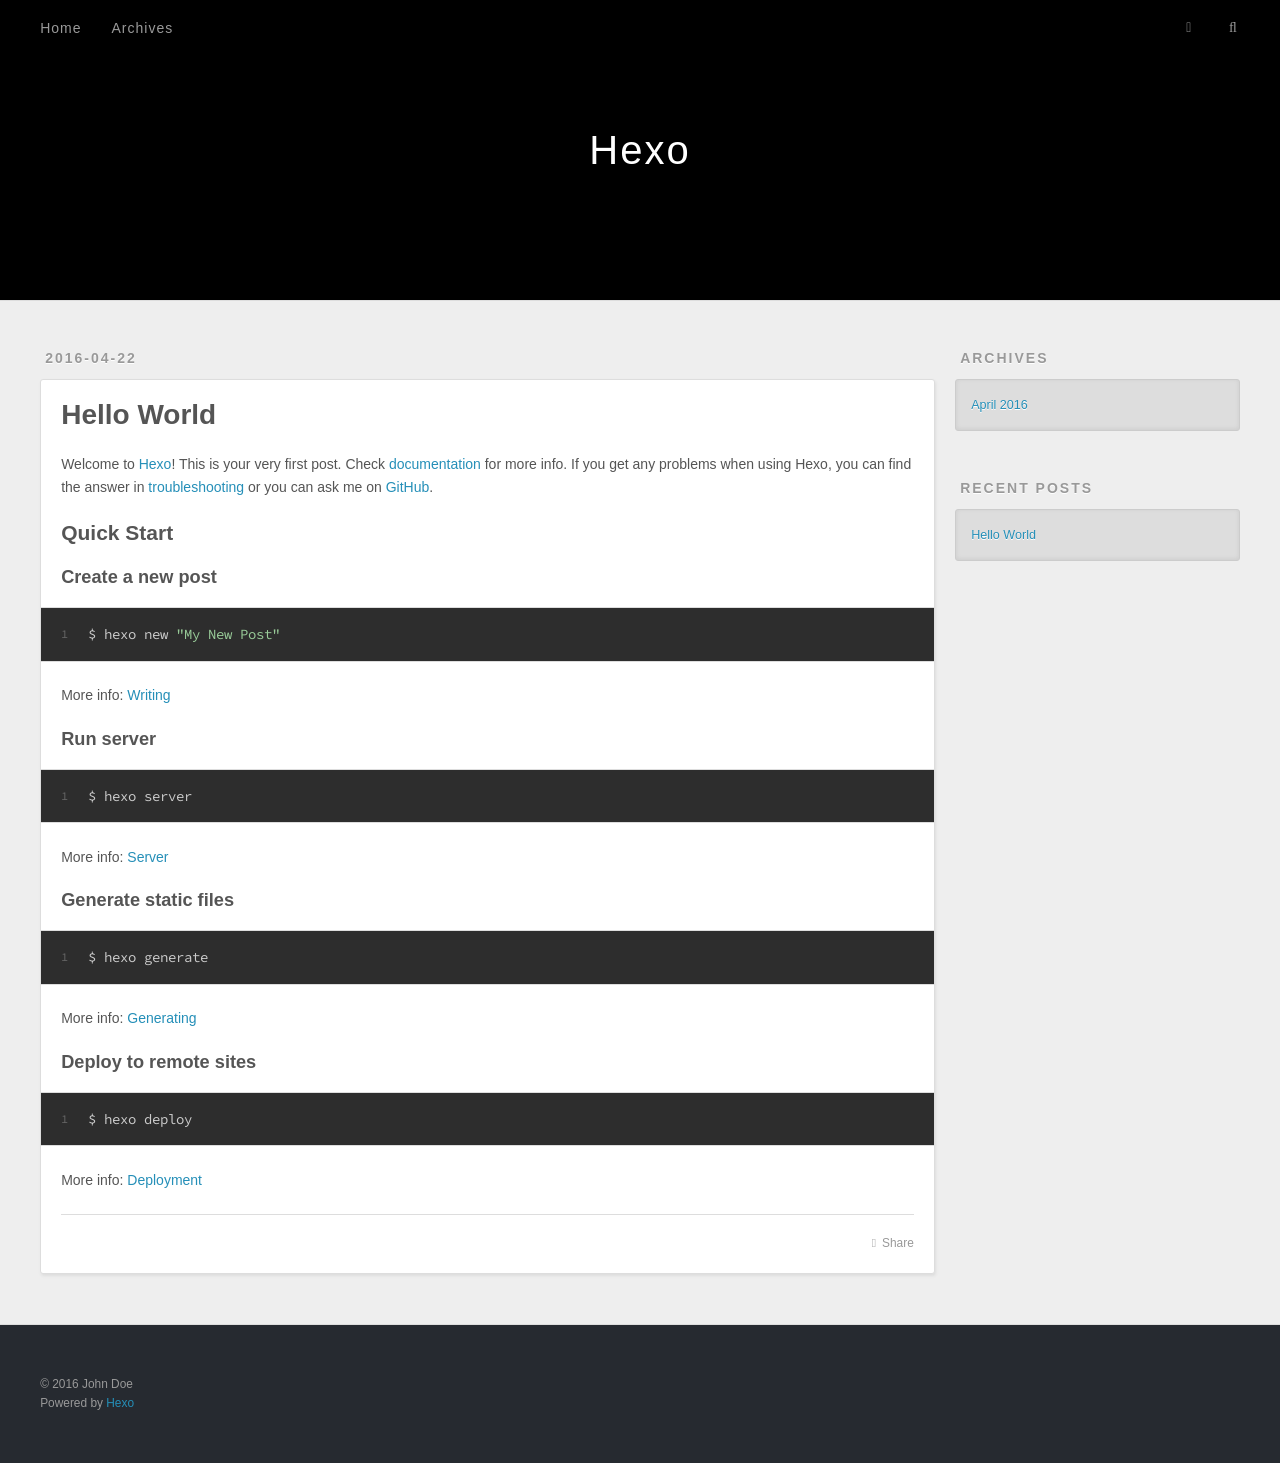
==== index.html @ de90f436 "Site updated: 2016-04-22 15:12:04" ====
<!DOCTYPE html>
<html>
<head>
  <meta charset="utf-8">
  
  <title>Hexo</title>
  <meta name="viewport" content="width=device-width, initial-scale=1, maximum-scale=1">
  <meta name="description">
<meta property="og:type" content="website">
<meta property="og:title" content="Hexo">
<meta property="og:url" content="http://yoursite.com/index.html">
<meta property="og:site_name" content="Hexo">
<meta property="og:description">
<meta name="twitter:card" content="summary">
<meta name="twitter:title" content="Hexo">
<meta name="twitter:description">
  
    <link rel="alternate" href="/atom.xml" title="Hexo" type="application/atom+xml">
  
  
    <link rel="icon" href="/favicon.png">
  
  
    <link href="//fonts.googleapis.com/css?family=Source+Code+Pro" rel="stylesheet" type="text/css">
  
  <link rel="stylesheet" href="/css/style.css">
  

</head>

<body>
  <div id="container">
    <div id="wrap">
      <header id="header">
  <div id="banner"></div>
  <div id="header-outer" class="outer">
    <div id="header-title" class="inner">
      <h1 id="logo-wrap">
        <a href="/" id="logo">Hexo</a>
      </h1>
      
    </div>
    <div id="header-inner" class="inner">
      <nav id="main-nav">
        <a id="main-nav-toggle" class="nav-icon"></a>
        
          <a class="main-nav-link" href="/">Home</a>
        
          <a class="main-nav-link" href="/archives">Archives</a>
        
      </nav>
      <nav id="sub-nav">
        
          <a id="nav-rss-link" class="nav-icon" href="/atom.xml" title="RSS Feed"></a>
        
        <a id="nav-search-btn" class="nav-icon" title="Search"></a>
      </nav>
      <div id="search-form-wrap">
        <form action="//google.com/search" method="get" accept-charset="UTF-8" class="search-form"><input type="search" name="q" results="0" class="search-form-input" placeholder="Search"><button type="submit" class="search-form-submit">&#xF002;</button><input type="hidden" name="sitesearch" value="http://yoursite.com"></form>
      </div>
    </div>
  </div>
</header>
      <div class="outer">
        <section id="main">
  
    <article id="post-hello-world" class="article article-type-post" itemscope itemprop="blogPost">
  <div class="article-meta">
    <a href="/2016/04/22/hello-world/" class="article-date">
  <time datetime="2016-04-22T06:46:25.764Z" itemprop="datePublished">2016-04-22</time>
</a>
    
  </div>
  <div class="article-inner">
    
    
      <header class="article-header">
        
  
    <h1 itemprop="name">
      <a class="article-title" href="/2016/04/22/hello-world/">Hello World</a>
    </h1>
  

      </header>
    
    <div class="article-entry" itemprop="articleBody">
      
        <p>Welcome to <a href="https://hexo.io/" target="_blank" rel="external">Hexo</a>! This is your very first post. Check <a href="https://hexo.io/docs/" target="_blank" rel="external">documentation</a> for more info. If you get any problems when using Hexo, you can find the answer in <a href="https://hexo.io/docs/troubleshooting.html" target="_blank" rel="external">troubleshooting</a> or you can ask me on <a href="https://github.com/hexojs/hexo/issues" target="_blank" rel="external">GitHub</a>.</p>
<h2 id="Quick-Start"><a href="#Quick-Start" class="headerlink" title="Quick Start"></a>Quick Start</h2><h3 id="Create-a-new-post"><a href="#Create-a-new-post" class="headerlink" title="Create a new post"></a>Create a new post</h3><figure class="highlight bash"><table><tr><td class="gutter"><pre><span class="line">1</span><br></pre></td><td class="code"><pre><span class="line">$ hexo new <span class="string">"My New Post"</span></span><br></pre></td></tr></table></figure>
<p>More info: <a href="https://hexo.io/docs/writing.html" target="_blank" rel="external">Writing</a></p>
<h3 id="Run-server"><a href="#Run-server" class="headerlink" title="Run server"></a>Run server</h3><figure class="highlight bash"><table><tr><td class="gutter"><pre><span class="line">1</span><br></pre></td><td class="code"><pre><span class="line">$ hexo server</span><br></pre></td></tr></table></figure>
<p>More info: <a href="https://hexo.io/docs/server.html" target="_blank" rel="external">Server</a></p>
<h3 id="Generate-static-files"><a href="#Generate-static-files" class="headerlink" title="Generate static files"></a>Generate static files</h3><figure class="highlight bash"><table><tr><td class="gutter"><pre><span class="line">1</span><br></pre></td><td class="code"><pre><span class="line">$ hexo generate</span><br></pre></td></tr></table></figure>
<p>More info: <a href="https://hexo.io/docs/generating.html" target="_blank" rel="external">Generating</a></p>
<h3 id="Deploy-to-remote-sites"><a href="#Deploy-to-remote-sites" class="headerlink" title="Deploy to remote sites"></a>Deploy to remote sites</h3><figure class="highlight bash"><table><tr><td class="gutter"><pre><span class="line">1</span><br></pre></td><td class="code"><pre><span class="line">$ hexo deploy</span><br></pre></td></tr></table></figure>
<p>More info: <a href="https://hexo.io/docs/deployment.html" target="_blank" rel="external">Deployment</a></p>

      
    </div>
    <footer class="article-footer">
      <a data-url="http://yoursite.com/2016/04/22/hello-world/" data-id="cinbdpu9700003kpigxkxnosh" class="article-share-link">Share</a>
      
      
    </footer>
  </div>
  
</article>


  

</section>
        
          <aside id="sidebar">
  
    

  
    

  
    
  
    
  <div class="widget-wrap">
    <h3 class="widget-title">Archives</h3>
    <div class="widget">
      <ul class="archive-list"><li class="archive-list-item"><a class="archive-list-link" href="/archives/2016/04/">April 2016</a></li></ul>
    </div>
  </div>


  
    
  <div class="widget-wrap">
    <h3 class="widget-title">Recent Posts</h3>
    <div class="widget">
      <ul>
        
          <li>
            <a href="/2016/04/22/hello-world/">Hello World</a>
          </li>
        
      </ul>
    </div>
  </div>

  
</aside>
        
      </div>
      <footer id="footer">
  
  <div class="outer">
    <div id="footer-info" class="inner">
      &copy; 2016 John Doe<br>
      Powered by <a href="http://hexo.io/" target="_blank">Hexo</a>
    </div>
  </div>
</footer>
    </div>
    <nav id="mobile-nav">
  
    <a href="/" class="mobile-nav-link">Home</a>
  
    <a href="/archives" class="mobile-nav-link">Archives</a>
  
</nav>
    

<script src="//ajax.googleapis.com/ajax/libs/jquery/2.0.3/jquery.min.js"></script>


  <link rel="stylesheet" href="/fancybox/jquery.fancybox.css">
  <script src="/fancybox/jquery.fancybox.pack.js"></script>


<script src="/js/script.js"></script>

  </div>
</body>
</html>
---- css/style.css ----
body {
  width: 100%;
}
body:before,
body:after {
  content: "";
  display: table;
}
body:after {
  clear: both;
}
html,
body,
div,
span,
applet,
object,
iframe,
h1,
h2,
h3,
h4,
h5,
h6,
p,
blockquote,
pre,
a,
abbr,
acronym,
address,
big,
cite,
code,
del,
dfn,
em,
img,
ins,
kbd,
q,
s,
samp,
small,
strike,
strong,
sub,
sup,
tt,
var,
dl,
dt,
dd,
ol,
ul,
li,
fieldset,
form,
label,
legend,
table,
caption,
tbody,
tfoot,
thead,
tr,
th,
td {
  margin: 0;
  padding: 0;
  border: 0;
  outline: 0;
  font-weight: inherit;
  font-style: inherit;
  font-family: inherit;
  font-size: 100%;
  vertical-align: baseline;
}
body {
  line-height: 1;
  color: #000;
  background: #fff;
}
ol,
ul {
  list-style: none;
}
table {
  border-collapse: separate;
  border-spacing: 0;
  vertical-align: middle;
}
caption,
th,
td {
  text-align: left;
  font-weight: normal;
  vertical-align: middle;
}
a img {
  border: none;
}
input,
button {
  margin: 0;
  padding: 0;
}
input::-moz-focus-inner,
button::-moz-focus-inner {
  border: 0;
  padding: 0;
}
@font-face {
  font-family: FontAwesome;
  font-style: normal;
  font-weight: normal;
  src: url("fonts/fontawesome-webfont.eot?v=#4.0.3");
  src: url("fonts/fontawesome-webfont.eot?#iefix&v=#4.0.3") format("embedded-opentype"), url("fonts/fontawesome-webfont.woff?v=#4.0.3") format("woff"), url("fonts/fontawesome-webfont.ttf?v=#4.0.3") format("truetype"), url("fonts/fontawesome-webfont.svg#fontawesomeregular?v=#4.0.3") format("svg");
}
html,
body,
#container {
  height: 100%;
}
body {
  background: #eee;
  font: 14px "Helvetica Neue", Helvetica, Arial, sans-serif;
  -webkit-text-size-adjust: 100%;
}
.outer {
  max-width: 1220px;
  margin: 0 auto;
  padding: 0 20px;
}
.outer:before,
.outer:after {
  content: "";
  display: table;
}
.outer:after {
  clear: both;
}
.inner {
  display: inline;
  float: left;
  width: 98.33333333333333%;
  margin: 0 0.833333333333333%;
}
.left,
.alignleft {
  float: left;
}
.right,
.alignright {
  float: right;
}
.clear {
  clear: both;
}
#container {
  position: relative;
}
.mobile-nav-on {
  overflow: hidden;
}
#wrap {
  height: 100%;
  width: 100%;
  position: absolute;
  top: 0;
  left: 0;
  -webkit-transition: 0.2s ease-out;
  -moz-transition: 0.2s ease-out;
  -ms-transition: 0.2s ease-out;
  transition: 0.2s ease-out;
  z-index: 1;
  background: #eee;
}
.mobile-nav-on #wrap {
  left: 280px;
}
@media screen and (min-width: 768px) {
  #main {
    display: inline;
    float: left;
    width: 73.33333333333333%;
    margin: 0 0.833333333333333%;
  }
}
.article-date,
.article-category-link,
.archive-year,
.widget-title {
  text-decoration: none;
  text-transform: uppercase;
  letter-spacing: 2px;
  color: #999;
  margin-bottom: 1em;
  margin-left: 5px;
  line-height: 1em;
  text-shadow: 0 1px #fff;
  font-weight: bold;
}
.article-inner,
.archive-article-inner {
  background: #fff;
  -webkit-box-shadow: 1px 2px 3px #ddd;
  box-shadow: 1px 2px 3px #ddd;
  border: 1px solid #ddd;
  -webkit-border-radius: 3px;
  border-radius: 3px;
}
.article-entry h1,
.widget h1 {
  font-size: 2em;
}
.article-entry h2,
.widget h2 {
  font-size: 1.5em;
}
.article-entry h3,
.widget h3 {
  font-size: 1.3em;
}
.article-entry h4,
.widget h4 {
  font-size: 1.2em;
}
.article-entry h5,
.widget h5 {
  font-size: 1em;
}
.article-entry h6,
.widget h6 {
  font-size: 1em;
  color: #999;
}
.article-entry hr,
.widget hr {
  border: 1px dashed #ddd;
}
.article-entry strong,
.widget strong {
  font-weight: bold;
}
.article-entry em,
.widget em,
.article-entry cite,
.widget cite {
  font-style: italic;
}
.article-entry sup,
.widget sup,
.article-entry sub,
.widget sub {
  font-size: 0.75em;
  line-height: 0;
  position: relative;
  vertical-align: baseline;
}
.article-entry sup,
.widget sup {
  top: -0.5em;
}
.article-entry sub,
.widget sub {
  bottom: -0.2em;
}
.article-entry small,
.widget small {
  font-size: 0.85em;
}
.article-entry acronym,
.widget acronym,
.article-entry abbr,
.widget abbr {
  border-bottom: 1px dotted;
}
.article-entry ul,
.widget ul,
.article-entry ol,
.widget ol,
.article-entry dl,
.widget dl {
  margin: 0 20px;
  line-height: 1.6em;
}
.article-entry ul ul,
.widget ul ul,
.article-entry ol ul,
.widget ol ul,
.article-entry ul ol,
.widget ul ol,
.article-entry ol ol,
.widget ol ol {
  margin-top: 0;
  margin-bottom: 0;
}
.article-entry ul,
.widget ul {
  list-style: disc;
}
.article-entry ol,
.widget ol {
  list-style: decimal;
}
.article-entry dt,
.widget dt {
  font-weight: bold;
}
#header {
  height: 300px;
  position: relative;
  border-bottom: 1px solid #ddd;
}
#header:before,
#header:after {
  content: "";
  position: absolute;
  left: 0;
  right: 0;
  height: 40px;
}
#header:before {
  top: 0;
  background: -webkit-linear-gradient(rgba(0,0,0,0.2), transparent);
  background: -moz-linear-gradient(rgba(0,0,0,0.2), transparent);
  background: -ms-linear-gradient(rgba(0,0,0,0.2), transparent);
  background: linear-gradient(rgba(0,0,0,0.2), transparent);
}
#header:after {
  bottom: 0;
  background: -webkit-linear-gradient(transparent, rgba(0,0,0,0.2));
  background: -moz-linear-gradient(transparent, rgba(0,0,0,0.2));
  background: -ms-linear-gradient(transparent, rgba(0,0,0,0.2));
  background: linear-gradient(transparent, rgba(0,0,0,0.2));
}
#header-outer {
  height: 100%;
  position: relative;
}
#header-inner {
  position: relative;
  overflow: hidden;
}
#banner {
  position: absolute;
  top: 0;
  left: 0;
  width: 100%;
  height: 100%;
  background: url("images/banner.jpg") center #000;
  -webkit-background-size: cover;
  -moz-background-size: cover;
  background-size: cover;
  z-index: -1;
}
#header-title {
  text-align: center;
  height: 40px;
  position: absolute;
  top: 50%;
  left: 0;
  margin-top: -20px;
}
#logo,
#subtitle {
  text-decoration: none;
  color: #fff;
  font-weight: 300;
  text-shadow: 0 1px 4px rgba(0,0,0,0.3);
}
#logo {
  font-size: 40px;
  line-height: 40px;
  letter-spacing: 2px;
}
#subtitle {
  font-size: 16px;
  line-height: 16px;
  letter-spacing: 1px;
}
#subtitle-wrap {
  margin-top: 16px;
}
#main-nav {
  float: left;
  margin-left: -15px;
}
.nav-icon,
.main-nav-link {
  float: left;
  color: #fff;
  opacity: 0.6;
  text-decoration: none;
  text-shadow: 0 1px rgba(0,0,0,0.2);
  -webkit-transition: opacity 0.2s;
  -moz-transition: opacity 0.2s;
  -ms-transition: opacity 0.2s;
  transition: opacity 0.2s;
  display: block;
  padding: 20px 15px;
}
.nav-icon:hover,
.main-nav-link:hover {
  opacity: 1;
}
.nav-icon {
  font-family: FontAwesome;
  text-align: center;
  font-size: 14px;
  width: 14px;
  height: 14px;
  padding: 20px 15px;
  position: relative;
  cursor: pointer;
}
.main-nav-link {
  font-weight: 300;
  letter-spacing: 1px;
}
@media screen and (max-width: 479px) {
  .main-nav-link {
    display: none;
  }
}
#main-nav-toggle {
  display: none;
}
#main-nav-toggle:before {
  content: "\f0c9";
}
@media screen and (max-width: 479px) {
  #main-nav-toggle {
    display: block;
  }
}
#sub-nav {
  float: right;
  margin-right: -15px;
}
#nav-rss-link:before {
  content: "\f09e";
}
#nav-search-btn:before {
  content: "\f002";
}
#search-form-wrap {
  position: absolute;
  top: 15px;
  width: 150px;
  height: 30px;
  right: -150px;
  opacity: 0;
  -webkit-transition: 0.2s ease-out;
  -moz-transition: 0.2s ease-out;
  -ms-transition: 0.2s ease-out;
  transition: 0.2s ease-out;
}
#search-form-wrap.on {
  opacity: 1;
  right: 0;
}
@media screen and (max-width: 479px) {
  #search-form-wrap {
    width: 100%;
    right: -100%;
  }
}
.search-form {
  position: absolute;
  top: 0;
  left: 0;
  right: 0;
  background: #fff;
  padding: 5px 15px;
  -webkit-border-radius: 15px;
  border-radius: 15px;
  -webkit-box-shadow: 0 0 10px rgba(0,0,0,0.3);
  box-shadow: 0 0 10px rgba(0,0,0,0.3);
}
.search-form-input {
  border: none;
  background: none;
  color: #555;
  width: 100%;
  font: 13px "Helvetica Neue", Helvetica, Arial, sans-serif;
  outline: none;
}
.search-form-input::-webkit-search-results-decoration,
.search-form-input::-webkit-search-cancel-button {
  -webkit-appearance: none;
}
.search-form-submit {
  position: absolute;
  top: 50%;
  right: 10px;
  margin-top: -7px;
  font: 13px FontAwesome;
  border: none;
  background: none;
  color: #bbb;
  cursor: pointer;
}
.search-form-submit:hover,
.search-form-submit:focus {
  color: #777;
}
.article {
  margin: 50px 0;
}
.article-inner {
  overflow: hidden;
}
.article-meta:before,
.article-meta:after {
  content: "";
  display: table;
}
.article-meta:after {
  clear: both;
}
.article-date {
  float: left;
}
.article-category {
  float: left;
  line-height: 1em;
  color: #ccc;
  text-shadow: 0 1px #fff;
  margin-left: 8px;
}
.article-category:before {
  content: "\2022";
}
.article-category-link {
  margin: 0 12px 1em;
}
.article-header {
  padding: 20px 20px 0;
}
.article-title {
  text-decoration: none;
  font-size: 2em;
  font-weight: bold;
  color: #555;
  line-height: 1.1em;
  -webkit-transition: color 0.2s;
  -moz-transition: color 0.2s;
  -ms-transition: color 0.2s;
  transition: color 0.2s;
}
a.article-title:hover {
  color: #258fb8;
}
.article-entry {
  color: #555;
  padding: 0 20px;
}
.article-entry:before,
.article-entry:after {
  content: "";
  display: table;
}
.article-entry:after {
  clear: both;
}
.article-entry p,
.article-entry table {
  line-height: 1.6em;
  margin: 1.6em 0;
}
.article-entry h1,
.article-entry h2,
.article-entry h3,
.article-entry h4,
.article-entry h5,
.article-entry h6 {
  font-weight: bold;
}
.article-entry h1,
.article-entry h2,
.article-entry h3,
.article-entry h4,
.article-entry h5,
.article-entry h6 {
  line-height: 1.1em;
  margin: 1.1em 0;
}
.article-entry a {
  color: #258fb8;
  text-decoration: none;
}
.article-entry a:hover {
  text-decoration: underline;
}
.article-entry ul,
.article-entry ol,
.article-entry dl {
  margin-top: 1.6em;
  margin-bottom: 1.6em;
}
.article-entry img,
.article-entry video {
  max-width: 100%;
  height: auto;
  display: block;
  margin: auto;
}
.article-entry iframe {
  border: none;
}
.article-entry table {
  width: 100%;
  border-collapse: collapse;
  border-spacing: 0;
}
.article-entry th {
  font-weight: bold;
  border-bottom: 3px solid #ddd;
  padding-bottom: 0.5em;
}
.article-entry td {
  border-bottom: 1px solid #ddd;
  padding: 10px 0;
}
.article-entry blockquote {
  font-family: Georgia, "Times New Roman", serif;
  font-size: 1.4em;
  margin: 1.6em 20px;
  text-align: center;
}
.article-entry blockquote footer {
  font-size: 14px;
  margin: 1.6em 0;
  font-family: "Helvetica Neue", Helvetica, Arial, sans-serif;
}
.article-entry blockquote footer cite:before {
  content: "—";
  padding: 0 0.5em;
}
.article-entry .pullquote {
  text-align: left;
  width: 45%;
  margin: 0;
}
.article-entry .pullquote.left {
  margin-left: 0.5em;
  margin-right: 1em;
}
.article-entry .pullquote.right {
  margin-right: 0.5em;
  margin-left: 1em;
}
.article-entry .caption {
  color: #999;
  display: block;
  font-size: 0.9em;
  margin-top: 0.5em;
  position: relative;
  text-align: center;
}
.article-entry .video-container {
  position: relative;
  padding-top: 56.25%;
  height: 0;
  overflow: hidden;
}
.article-entry .video-container iframe,
.article-entry .video-container object,
.article-entry .video-container embed {
  position: absolute;
  top: 0;
  left: 0;
  width: 100%;
  height: 100%;
  margin-top: 0;
}
.article-more-link a {
  display: inline-block;
  line-height: 1em;
  padding: 6px 15px;
  -webkit-border-radius: 15px;
  border-radius: 15px;
  background: #eee;
  color: #999;
  text-shadow: 0 1px #fff;
  text-decoration: none;
}
.article-more-link a:hover {
  background: #258fb8;
  color: #fff;
  text-decoration: none;
  text-shadow: 0 1px #1e7293;
}
.article-footer {
  font-size: 0.85em;
  line-height: 1.6em;
  border-top: 1px solid #ddd;
  padding-top: 1.6em;
  margin: 0 20px 20px;
}
.article-footer:before,
.article-footer:after {
  content: "";
  display: table;
}
.article-footer:after {
  clear: both;
}
.article-footer a {
  color: #999;
  text-decoration: none;
}
.article-footer a:hover {
  color: #555;
}
.article-tag-list-item {
  float: left;
  margin-right: 10px;
}
.article-tag-list-link:before {
  content: "#";
}
.article-comment-link {
  float: right;
}
.article-comment-link:before {
  content: "\f075";
  font-family: FontAwesome;
  padding-right: 8px;
}
.article-share-link {
  cursor: pointer;
  float: right;
  margin-left: 20px;
}
.article-share-link:before {
  content: "\f064";
  font-family: FontAwesome;
  padding-right: 6px;
}
#article-nav {
  position: relative;
}
#article-nav:before,
#article-nav:after {
  content: "";
  display: table;
}
#article-nav:after {
  clear: both;
}
@media screen and (min-width: 768px) {
  #article-nav {
    margin: 50px 0;
  }
  #article-nav:before {
    width: 8px;
    height: 8px;
    position: absolute;
    top: 50%;
    left: 50%;
    margin-top: -4px;
    margin-left: -4px;
    content: "";
    -webkit-border-radius: 50%;
    border-radius: 50%;
    background: #ddd;
    -webkit-box-shadow: 0 1px 2px #fff;
    box-shadow: 0 1px 2px #fff;
  }
}
.article-nav-link-wrap {
  text-decoration: none;
  text-shadow: 0 1px #fff;
  color: #999;
  -webkit-box-sizing: border-box;
  -moz-box-sizing: border-box;
  box-sizing: border-box;
  margin-top: 50px;
  text-align: center;
  display: block;
}
.article-nav-link-wrap:hover {
  color: #555;
}
@media screen and (min-width: 768px) {
  .article-nav-link-wrap {
    width: 50%;
    margin-top: 0;
  }
}
@media screen and (min-width: 768px) {
  #article-nav-newer {
    float: left;
    text-align: right;
    padding-right: 20px;
  }
}
@media screen and (min-width: 768px) {
  #article-nav-older {
    float: right;
    text-align: left;
    padding-left: 20px;
  }
}
.article-nav-caption {
  text-transform: uppercase;
  letter-spacing: 2px;
  color: #ddd;
  line-height: 1em;
  font-weight: bold;
}
#article-nav-newer .article-nav-caption {
  margin-right: -2px;
}
.article-nav-title {
  font-size: 0.85em;
  line-height: 1.6em;
  margin-top: 0.5em;
}
.article-share-box {
  position: absolute;
  display: none;
  background: #fff;
  -webkit-box-shadow: 1px 2px 10px rgba(0,0,0,0.2);
  box-shadow: 1px 2px 10px rgba(0,0,0,0.2);
  -webkit-border-radius: 3px;
  border-radius: 3px;
  margin-left: -145px;
  overflow: hidden;
  z-index: 1;
}
.article-share-box.on {
  display: block;
}
.article-share-input {
  width: 100%;
  background: none;
  -webkit-box-sizing: border-box;
  -moz-box-sizing: border-box;
  box-sizing: border-box;
  font: 14px "Helvetica Neue", Helvetica, Arial, sans-serif;
  padding: 0 15px;
  color: #555;
  outline: none;
  border: 1px solid #ddd;
  -webkit-border-radius: 3px 3px 0 0;
  border-radius: 3px 3px 0 0;
  height: 36px;
  line-height: 36px;
}
.article-share-links {
  background: #eee;
}
.article-share-links:before,
.article-share-links:after {
  content: "";
  display: table;
}
.article-share-links:after {
  clear: both;
}
.article-share-twitter,
.article-share-facebook,
.article-share-pinterest,
.article-share-google {
  width: 50px;
  height: 36px;
  display: block;
  float: left;
  position: relative;
  color: #999;
  text-shadow: 0 1px #fff;
}
.article-share-twitter:before,
.article-share-facebook:before,
.article-share-pinterest:before,
.article-share-google:before {
  font-size: 20px;
  font-family: FontAwesome;
  width: 20px;
  height: 20px;
  position: absolute;
  top: 50%;
  left: 50%;
  margin-top: -10px;
  margin-left: -10px;
  text-align: center;
}
.article-share-twitter:hover,
.article-share-facebook:hover,
.article-share-pinterest:hover,
.article-share-google:hover {
  color: #fff;
}
.article-share-twitter:before {
  content: "\f099";
}
.article-share-twitter:hover {
  background: #00aced;
  text-shadow: 0 1px #008abe;
}
.article-share-facebook:before {
  content: "\f09a";
}
.article-share-facebook:hover {
  background: #3b5998;
  text-shadow: 0 1px #2f477a;
}
.article-share-pinterest:before {
  content: "\f0d2";
}
.article-share-pinterest:hover {
  background: #cb2027;
  text-shadow: 0 1px #a21a1f;
}
.article-share-google:before {
  content: "\f0d5";
}
.article-share-google:hover {
  background: #dd4b39;
  text-shadow: 0 1px #be3221;
}
.article-gallery {
  background: #000;
  position: relative;
}
.article-gallery-photos {
  position: relative;
  overflow: hidden;
}
.article-gallery-img {
  display: none;
  max-width: 100%;
}
.article-gallery-img:first-child {
  display: block;
}
.article-gallery-img.loaded {
  position: absolute;
  display: block;
}
.article-gallery-img img {
  display: block;
  max-width: 100%;
  margin: 0 auto;
}
#comments {
  background: #fff;
  -webkit-box-shadow: 1px 2px 3px #ddd;
  box-shadow: 1px 2px 3px #ddd;
  padding: 20px;
  border: 1px solid #ddd;
  -webkit-border-radius: 3px;
  border-radius: 3px;
  margin: 50px 0;
}
#comments a {
  color: #258fb8;
}
.archives-wrap {
  margin: 50px 0;
}
.archives:before,
.archives:after {
  content: "";
  display: table;
}
.archives:after {
  clear: both;
}
.archive-year-wrap {
  margin-bottom: 1em;
}
.archives {
  -webkit-column-gap: 10px;
  -moz-column-gap: 10px;
  column-gap: 10px;
}
@media screen and (min-width: 480px) and (max-width: 767px) {
  .archives {
    -webkit-column-count: 2;
    -moz-column-count: 2;
    column-count: 2;
  }
}
@media screen and (min-width: 768px) {
  .archives {
    -webkit-column-count: 3;
    -moz-column-count: 3;
    column-count: 3;
  }
}
.archive-article {
  -webkit-column-break-inside: avoid;
  page-break-inside: avoid;
  overflow: hidden;
  break-inside: avoid-column;
}
.archive-article-inner {
  padding: 10px;
  margin-bottom: 15px;
}
.archive-article-title {
  text-decoration: none;
  font-weight: bold;
  color: #555;
  -webkit-transition: color 0.2s;
  -moz-transition: color 0.2s;
  -ms-transition: color 0.2s;
  transition: color 0.2s;
  line-height: 1.6em;
}
.archive-article-title:hover {
  color: #258fb8;
}
.archive-article-footer {
  margin-top: 1em;
}
.archive-article-date {
  color: #999;
  text-decoration: none;
  font-size: 0.85em;
  line-height: 1em;
  margin-bottom: 0.5em;
  display: block;
}
#page-nav {
  margin: 50px auto;
  background: #fff;
  -webkit-box-shadow: 1px 2px 3px #ddd;
  box-shadow: 1px 2px 3px #ddd;
  border: 1px solid #ddd;
  -webkit-border-radius: 3px;
  border-radius: 3px;
  text-align: center;
  color: #999;
  overflow: hidden;
}
#page-nav:before,
#page-nav:after {
  content: "";
  display: table;
}
#page-nav:after {
  clear: both;
}
#page-nav a,
#page-nav span {
  padding: 10px 20px;
  line-height: 1;
  height: 2ex;
}
#page-nav a {
  color: #999;
  text-decoration: none;
}
#page-nav a:hover {
  background: #999;
  color: #fff;
}
#page-nav .prev {
  float: left;
}
#page-nav .next {
  float: right;
}
#page-nav .page-number {
  display: inline-block;
}
@media screen and (max-width: 479px) {
  #page-nav .page-number {
    display: none;
  }
}
#page-nav .current {
  color: #555;
  font-weight: bold;
}
#page-nav .space {
  color: #ddd;
}
#footer {
  background: #262a30;
  padding: 50px 0;
  border-top: 1px solid #ddd;
  color: #999;
}
#footer a {
  color: #258fb8;
  text-decoration: none;
}
#footer a:hover {
  text-decoration: underline;
}
#footer-info {
  line-height: 1.6em;
  font-size: 0.85em;
}
.article-entry pre,
.article-entry .highlight {
  background: #2d2d2d;
  margin: 0 -20px;
  padding: 15px 20px;
  border-style: solid;
  border-color: #ddd;
  border-width: 1px 0;
  overflow: auto;
  color: #ccc;
  line-height: 22.400000000000002px;
}
.article-entry .highlight .gutter pre,
.article-entry .gist .gist-file .gist-data .line-numbers {
  color: #666;
  font-size: 0.85em;
}
.article-entry pre,
.article-entry code {
  font-family: "Source Code Pro", Consolas, Monaco, Menlo, Consolas, monospace;
}
.article-entry code {
  background: #eee;
  text-shadow: 0 1px #fff;
  padding: 0 0.3em;
}
.article-entry pre code {
  background: none;
  text-shadow: none;
  padding: 0;
}
.article-entry .highlight pre {
  border: none;
  margin: 0;
  padding: 0;
}
.article-entry .highlight table {
  margin: 0;
  width: auto;
}
.article-entry .highlight td {
  border: none;
  padding: 0;
}
.article-entry .highlight figcaption {
  font-size: 0.85em;
  color: #999;
  line-height: 1em;
  margin-bottom: 1em;
}
.article-entry .highlight figcaption:before,
.article-entry .highlight figcaption:after {
  content: "";
  display: table;
}
.article-entry .highlight figcaption:after {
  clear: both;
}
.article-entry .highlight figcaption a {
  float: right;
}
.article-entry .highlight .gutter pre {
  text-align: right;
  padding-right: 20px;
}
.article-entry .highlight .line {
  height: 22.400000000000002px;
}
.article-entry .highlight .line.marked {
  background: #515151;
}
.article-entry .gist {
  margin: 0 -20px;
  border-style: solid;
  border-color: #ddd;
  border-width: 1px 0;
  background: #2d2d2d;
  padding: 15px 20px 15px 0;
}
.article-entry .gist .gist-file {
  border: none;
  font-family: "Source Code Pro", Consolas, Monaco, Menlo, Consolas, monospace;
  margin: 0;
}
.article-entry .gist .gist-file .gist-data {
  background: none;
  border: none;
}
.article-entry .gist .gist-file .gist-data .line-numbers {
  background: none;
  border: none;
  padding: 0 20px 0 0;
}
.article-entry .gist .gist-file .gist-data .line-data {
  padding: 0 !important;
}
.article-entry .gist .gist-file .highlight {
  margin: 0;
  padding: 0;
  border: none;
}
.article-entry .gist .gist-file .gist-meta {
  background: #2d2d2d;
  color: #999;
  font: 0.85em "Helvetica Neue", Helvetica, Arial, sans-serif;
  text-shadow: 0 0;
  padding: 0;
  margin-top: 1em;
  margin-left: 20px;
}
.article-entry .gist .gist-file .gist-meta a {
  color: #258fb8;
  font-weight: normal;
}
.article-entry .gist .gist-file .gist-meta a:hover {
  text-decoration: underline;
}
pre .comment,
pre .title {
  color: #999;
}
pre .variable,
pre .attribute,
pre .tag,
pre .regexp,
pre .ruby .constant,
pre .xml .tag .title,
pre .xml .pi,
pre .xml .doctype,
pre .html .doctype,
pre .css .id,
pre .css .class,
pre .css .pseudo {
  color: #f2777a;
}
pre .number,
pre .preprocessor,
pre .built_in,
pre .literal,
pre .params,
pre .constant {
  color: #f99157;
}
pre .class,
pre .ruby .class .title,
pre .css .rules .attribute {
  color: #9c9;
}
pre .string,
pre .value,
pre .inheritance,
pre .header,
pre .ruby .symbol,
pre .xml .cdata {
  color: #9c9;
}
pre .css .hexcolor {
  color: #6cc;
}
pre .function,
pre .python .decorator,
pre .python .title,
pre .ruby .function .title,
pre .ruby .title .keyword,
pre .perl .sub,
pre .javascript .title,
pre .coffeescript .title {
  color: #69c;
}
pre .keyword,
pre .javascript .function {
  color: #c9c;
}
@media screen and (max-width: 479px) {
  #mobile-nav {
    position: absolute;
    top: 0;
    left: 0;
    width: 280px;
    height: 100%;
    background: #191919;
    border-right: 1px solid #fff;
  }
}
@media screen and (max-width: 479px) {
  .mobile-nav-link {
    display: block;
    color: #999;
    text-decoration: none;
    padding: 15px 20px;
    font-weight: bold;
  }
  .mobile-nav-link:hover {
    color: #fff;
  }
}
@media screen and (min-width: 768px) {
  #sidebar {
    display: inline;
    float: left;
    width: 23.333333333333332%;
    margin: 0 0.833333333333333%;
  }
}
.widget-wrap {
  margin: 50px 0;
}
.widget {
  color: #777;
  text-shadow: 0 1px #fff;
  background: #ddd;
  -webkit-box-shadow: 0 -1px 4px #ccc inset;
  box-shadow: 0 -1px 4px #ccc inset;
  border: 1px solid #ccc;
  padding: 15px;
  -webkit-border-radius: 3px;
  border-radius: 3px;
}
.widget a {
  color: #258fb8;
  text-decoration: none;
}
.widget a:hover {
  text-decoration: underline;
}
.widget ul ul,
.widget ol ul,
.widget dl ul,
.widget ul ol,
.widget ol ol,
.widget dl ol,
.widget ul dl,
.widget ol dl,
.widget dl dl {
  margin-left: 15px;
  list-style: disc;
}
.widget {
  line-height: 1.6em;
  word-wrap: break-word;
  font-size: 0.9em;
}
.widget ul,
.widget ol {
  list-style: none;
  margin: 0;
}
.widget ul ul,
.widget ol ul,
.widget ul ol,
.widget ol ol {
  margin: 0 20px;
}
.widget ul ul,
.widget ol ul {
  list-style: disc;
}
.widget ul ol,
.widget ol ol {
  list-style: decimal;
}
.category-list-count,
.tag-list-count,
.archive-list-count {
  padding-left: 5px;
  color: #999;
  font-size: 0.85em;
}
.category-list-count:before,
.tag-list-count:before,
.archive-list-count:before {
  content: "(";
}
.category-list-count:after,
.tag-list-count:after,
.archive-list-count:after {
  content: ")";
}
.tagcloud a {
  margin-right: 5px;
  display: inline-block;
}
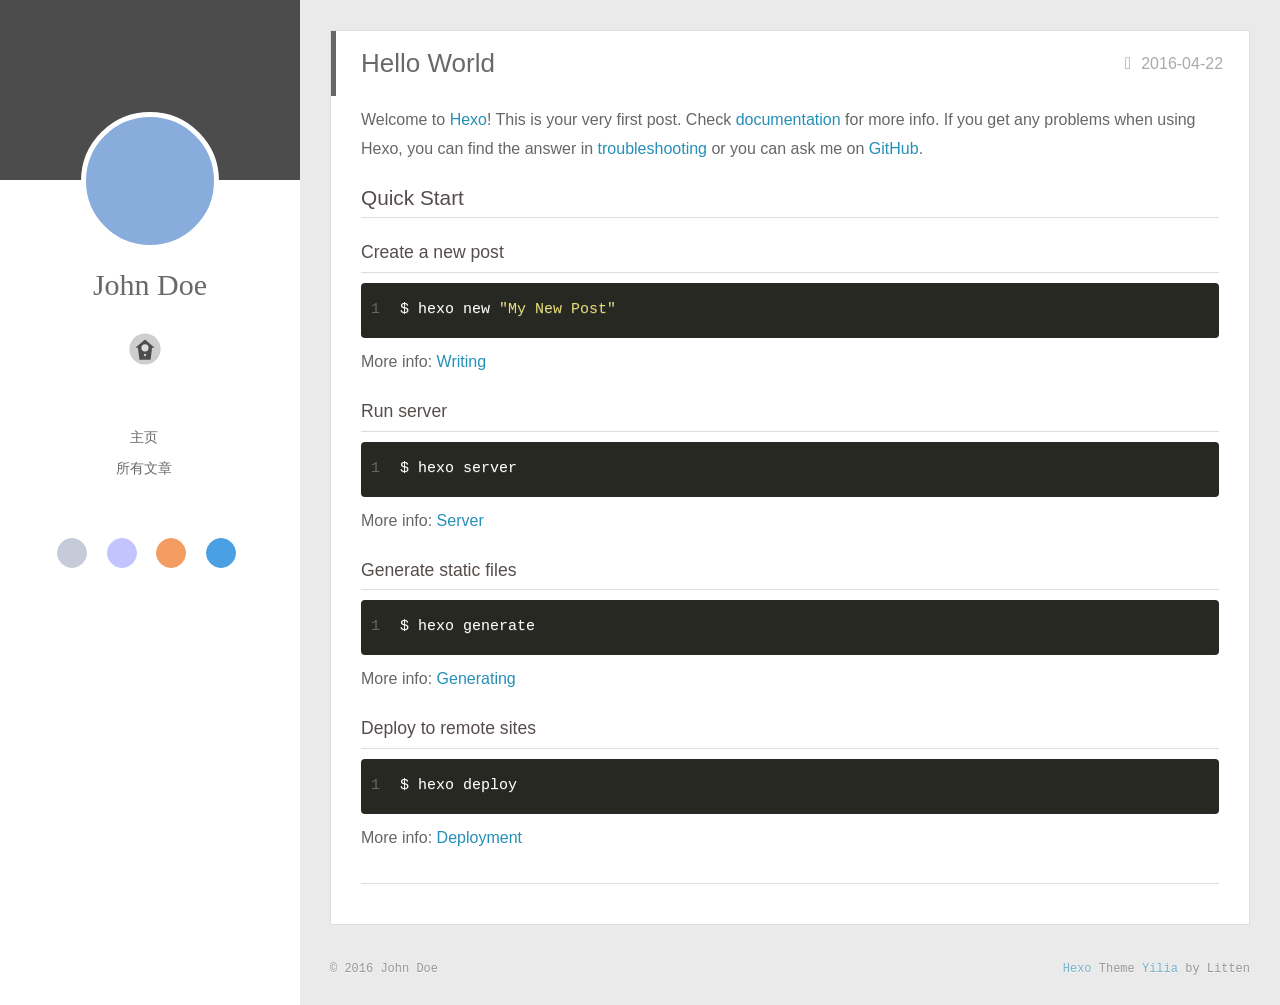
==== commit 2560f4a4: "Site updated: 2016-04-22 15:22:24" ====
--- a/index.html
+++ b/index.html
@@ -3,6 +3,7 @@
 <head>
   <meta charset="utf-8">
   
+  <meta http-equiv="X-UA-Compatible" content="IE=edge" >
   <title>Hexo</title>
   <meta name="viewport" content="width=device-width, initial-scale=1, maximum-scale=1">
   <meta name="description">
@@ -15,63 +16,199 @@
 <meta name="twitter:title" content="Hexo">
 <meta name="twitter:description">
   
-    <link rel="alternate" href="/atom.xml" title="Hexo" type="application/atom+xml">
+    <link rel="alternative" href="/atom.xml" title="Hexo" type="application/atom+xml">
   
   
     <link rel="icon" href="/favicon.png">
   
-  
-    <link href="//fonts.googleapis.com/css?family=Source+Code+Pro" rel="stylesheet" type="text/css">
-  
   <link rel="stylesheet" href="/css/style.css">
-  
-
 </head>
 
 <body>
   <div id="container">
-    <div id="wrap">
-      <header id="header">
-  <div id="banner"></div>
-  <div id="header-outer" class="outer">
-    <div id="header-title" class="inner">
-      <h1 id="logo-wrap">
-        <a href="/" id="logo">Hexo</a>
-      </h1>
-      
-    </div>
-    <div id="header-inner" class="inner">
-      <nav id="main-nav">
-        <a id="main-nav-toggle" class="nav-icon"></a>
-        
-          <a class="main-nav-link" href="/">Home</a>
-        
-          <a class="main-nav-link" href="/archives">Archives</a>
-        
-      </nav>
-      <nav id="sub-nav">
-        
-          <a id="nav-rss-link" class="nav-icon" href="/atom.xml" title="RSS Feed"></a>
-        
-        <a id="nav-search-btn" class="nav-icon" title="Search"></a>
-      </nav>
-      <div id="search-form-wrap">
-        <form action="//google.com/search" method="get" accept-charset="UTF-8" class="search-form"><input type="search" name="q" results="0" class="search-form-input" placeholder="Search"><button type="submit" class="search-form-submit">&#xF002;</button><input type="hidden" name="sitesearch" value="http://yoursite.com"></form>
-      </div>
-    </div>
-  </div>
-</header>
-      <div class="outer">
-        <section id="main">
+    <div class="left-col">
+    <div class="overlay"></div>
+<div class="intrude-less">
+	<header id="header" class="inner">
+		<a href="/" class="profilepic">
+			
+			<img lazy-src="null" class="js-avatar">
+			
+		</a>
+
+		<hgroup>
+		  <h1 class="header-author"><a href="/">John Doe</a></h1>
+		</hgroup>
+
+		
+
+		
+			<div class="switch-btn">
+				<div class="icon">
+					<div class="icon-ctn">
+						<div class="icon-wrap icon-house" data-idx="0">
+							<div class="birdhouse"></div>
+							<div class="birdhouse_holes"></div>
+						</div>
+						<div class="icon-wrap icon-ribbon hide" data-idx="1">
+							<div class="ribbon"></div>
+						</div>
+						
+						<div class="icon-wrap icon-link hide" data-idx="2">
+							<div class="loopback_l"></div>
+							<div class="loopback_r"></div>
+						</div>
+						
+						
+						<div class="icon-wrap icon-me hide" data-idx="3">
+							<div class="user"></div>
+							<div class="shoulder"></div>
+						</div>
+						
+					</div>
+					
+				</div>
+				<div class="tips-box hide">
+					<div class="tips-arrow"></div>
+					<ul class="tips-inner">
+						<li>Menu</li>
+						<li>Tags</li>
+						
+						<li>Links</li>
+						
+						
+						<li>Über</li>
+						
+					</ul>
+				</div>
+			</div>
+		
+
+		<div class="switch-area">
+			<div class="switch-wrap">
+				<section class="switch-part switch-part1">
+					<nav class="header-menu">
+						<ul>
+						
+							<li><a href="/">主页</a></li>
+				        
+							<li><a href="/archives">所有文章</a></li>
+				        
+						</ul>
+					</nav>
+					<nav class="header-nav">
+						<div class="social">
+							
+								<a class="github" target="_blank" href="#" title="github">github</a>
+					        
+								<a class="weibo" target="_blank" href="#" title="weibo">weibo</a>
+					        
+								<a class="rss" target="_blank" href="#" title="rss">rss</a>
+					        
+								<a class="zhihu" target="_blank" href="#" title="zhihu">zhihu</a>
+					        
+						</div>
+					</nav>
+				</section>
+				
+				
+				<section class="switch-part switch-part2">
+					<div class="widget tagcloud" id="js-tagcloud">
+						
+					</div>
+				</section>
+				
+				
+				
+				<section class="switch-part switch-part3">
+					<div id="js-friends">
+					
+			          <a target="_blank" class="main-nav-link switch-friends-link" href="http://localhost:4000/">奥巴马的博客</a>
+			        
+			          <a target="_blank" class="main-nav-link switch-friends-link" href="http://localhost:4000/">卡卡的美丽传说</a>
+			        
+			          <a target="_blank" class="main-nav-link switch-friends-link" href="http://localhost:4000/">本泽马的博客</a>
+			        
+			          <a target="_blank" class="main-nav-link switch-friends-link" href="http://localhost:4000/">吉格斯的博客</a>
+			        
+			          <a target="_blank" class="main-nav-link switch-friends-link" href="http://localhost:4000/">习大大大不同</a>
+			        
+			          <a target="_blank" class="main-nav-link switch-friends-link" href="http://localhost:4000/">托蒂的博客</a>
+			        
+			        </div>
+				</section>
+				
+
+				
+				
+				<section class="switch-part switch-part4">
+				
+					<div id="js-aboutme">我是谁，我从哪里来，我到哪里去？我就是我，是颜色不一样的吃货…</div>
+				</section>
+				
+			</div>
+		</div>
+	</header>				
+</div>
+
+    </div>
+    <div class="mid-col">
+      <nav id="mobile-nav">
+  	<div class="overlay">
+  		<div class="slider-trigger"></div>
+  		<h1 class="header-author js-mobile-header hide">John Doe</h1>
+  	</div>
+	<div class="intrude-less">
+		<header id="header" class="inner">
+			<div class="profilepic">
+			
+				<img lazy-src="null" class="js-avatar">
+			
+			</div>
+			<hgroup>
+			  <h1 class="header-author">John Doe</h1>
+			</hgroup>
+			
+			<nav class="header-menu">
+				<ul>
+				
+					<li><a href="/">主页</a></li>
+		        
+					<li><a href="/archives">所有文章</a></li>
+		        
+		        <div class="clearfix"></div>
+				</ul>
+			</nav>
+			<nav class="header-nav">
+				<div class="social">
+					
+						<a class="github" target="_blank" href="#" title="github">github</a>
+			        
+						<a class="weibo" target="_blank" href="#" title="weibo">weibo</a>
+			        
+						<a class="rss" target="_blank" href="#" title="rss">rss</a>
+			        
+						<a class="zhihu" target="_blank" href="#" title="zhihu">zhihu</a>
+			        
+				</div>
+			</nav>
+		</header>				
+	</div>
+</nav>
+
+      <div class="body-wrap">
   
     <article id="post-hello-world" class="article article-type-post" itemscope itemprop="blogPost">
-  <div class="article-meta">
-    <a href="/2016/04/22/hello-world/" class="article-date">
-  <time datetime="2016-04-22T06:46:25.764Z" itemprop="datePublished">2016-04-22</time>
+  
+    <div class="article-meta">
+      <a href="/2016/04/22/hello-world/" class="article-date">
+  	<time datetime="2016-04-22T06:46:25.764Z" itemprop="datePublished">2016-04-22</time>
 </a>
-    
-  </div>
+    </div>
+  
   <div class="article-inner">
+    
+      <input type="hidden" class="isFancy" />
     
     
       <header class="article-header">
@@ -83,6 +220,7 @@
   
 
       </header>
+      
     
     <div class="article-entry" itemprop="articleBody">
       
@@ -98,85 +236,89 @@
 
       
     </div>
-    <footer class="article-footer">
-      <a data-url="http://yoursite.com/2016/04/22/hello-world/" data-id="cinbdpu9700003kpigxkxnosh" class="article-share-link">Share</a>
-      
-      
-    </footer>
+    
+    <div class="article-info article-info-index">
+      
+      
+      
+
+      
+      <div class="clearfix"></div>
+    </div>
+    
   </div>
   
 </article>
 
 
-  
-
-</section>
-        
-          <aside id="sidebar">
-  
-    
-
-  
-    
-
-  
-    
-  
-    
-  <div class="widget-wrap">
-    <h3 class="widget-title">Archives</h3>
-    <div class="widget">
-      <ul class="archive-list"><li class="archive-list-item"><a class="archive-list-link" href="/archives/2016/04/">April 2016</a></li></ul>
-    </div>
-  </div>
-
-
-  
-    
-  <div class="widget-wrap">
-    <h3 class="widget-title">Recent Posts</h3>
-    <div class="widget">
-      <ul>
-        
-          <li>
-            <a href="/2016/04/22/hello-world/">Hello World</a>
-          </li>
-        
-      </ul>
-    </div>
-  </div>
-
-  
-</aside>
-        
-      </div>
+
+
+
+
+
+
+
+  
+  
+</div>
       <footer id="footer">
-  
   <div class="outer">
-    <div id="footer-info" class="inner">
-      &copy; 2016 John Doe<br>
-      Powered by <a href="http://hexo.io/" target="_blank">Hexo</a>
+    <div id="footer-info">
+    	<div class="footer-left">
+    		&copy; 2016 John Doe
+    	</div>
+      	<div class="footer-right">
+      		<a href="http://hexo.io/" target="_blank">Hexo</a>  Theme <a href="https://github.com/litten/hexo-theme-yilia" target="_blank">Yilia</a> by Litten
+      	</div>
     </div>
   </div>
 </footer>
     </div>
-    <nav id="mobile-nav">
-  
-    <a href="/" class="mobile-nav-link">Home</a>
-  
-    <a href="/archives" class="mobile-nav-link">Archives</a>
-  
-</nav>
-    
-
-<script src="//ajax.googleapis.com/ajax/libs/jquery/2.0.3/jquery.min.js"></script>
-
-
+    
   <link rel="stylesheet" href="/fancybox/jquery.fancybox.css">
-  <script src="/fancybox/jquery.fancybox.pack.js"></script>
-
-
-<script src="/js/script.js"></script>
+
+
+<script>
+	var yiliaConfig = {
+		fancybox: true,
+		mathjax: true,
+		animate: true,
+		isHome: true,
+		isPost: false,
+		isArchive: false,
+		isTag: false,
+		isCategory: false,
+		open_in_new: false
+	}
+</script>
+<script src="http://7.url.cn/edu/jslib/comb/require-2.1.6,jquery-1.9.1.min.js"></script>
+<script src="/js/main.js"></script>
+
+
+
+
+
+
+<script type="text/x-mathjax-config">
+MathJax.Hub.Config({
+    tex2jax: {
+        inlineMath: [ ['$','$'], ["\\(","\\)"]  ],
+        processEscapes: true,
+        skipTags: ['script', 'noscript', 'style', 'textarea', 'pre', 'code']
+    }
+});
+
+MathJax.Hub.Queue(function() {
+    var all = MathJax.Hub.getAllJax(), i;
+    for(i=0; i < all.length; i += 1) {
+        all[i].SourceElement().parentNode.className += ' has-jax';                 
+    }       
+});
+</script>
+
+<script type="text/javascript" src="http://cdn.mathjax.org/mathjax/latest/MathJax.js?config=TeX-AMS-MML_HTMLorMML">
+</script>
+
 
   </div>
 </body>
--- a/css/style.css
+++ b/css/style.css
@@ -8,6 +8,13 @@
 }
 body:after {
   clear: both;
+}
+@font-face {
+  font-family: 'FontAwesome';
+  src: url("fonts/fontawesome-webfont.eot");
+  src: url("fonts/fontawesome-webfont.eot?#iefix") format("embedded-opentype"), url("fonts/fontawesome-webfont.woff") format("woff"), url("fonts/fontawesome-webfont.ttf") format("truetype"), url("fonts/fontawesome-webfont.svgz#FontAwesomeRegular") format("svg"), url("fonts/fontawesome-webfont.svg#FontAwesomeRegular") format("svg");
+  font-weight: normal;
+  font-style: normal;
 }
 html,
 body,
@@ -100,6 +107,13 @@
 a img {
   border: none;
 }
+ol {
+  list-style: decimal;
+  padding-left: 20px;
+}
+ul {
+  list-style: none;
+}
 input,
 button {
   margin: 0;
@@ -123,998 +137,1342 @@
   height: 100%;
 }
 body {
-  background: #eee;
-  font: 14px "Helvetica Neue", Helvetica, Arial, sans-serif;
-  -webkit-text-size-adjust: 100%;
-}
-.outer {
-  max-width: 1220px;
-  margin: 0 auto;
-  padding: 0 20px;
-}
-.outer:before,
-.outer:after {
+  font-family: "微软雅黑", "HelveticaNeue-Light", "Helvetica Neue Light", "Helvetica Neue", Helvetica, Arial, sans-serif;
+  font-size: 16px;
+  background: #fff;
+  color: rgba(0,0,0,0.6);
+  -webkit-overflow-scrolling: touch;
+}
+h1,
+h2,
+h3 {
+  display: block;
+}
+h1 {
+  font-size: 1.5em;
+}
+h2 {
+  font-size: 1.3em;
+}
+h3 {
+  font-size: 1.1em;
+}
+h4,
+h5,
+h6 {
+  font-size: 1em;
+}
+a {
+  text-decoration: none;
+  outline-width: 0;
+  color: #258fb8;
+  outline: none;
+}
+.alignleft {
+  float: left;
+}
+.alignright {
+  float: right;
+}
+.clearfix {
+  *zoom: 1;
+}
+.clearfix:after {
   content: "";
   display: table;
-}
-.outer:after {
   clear: both;
 }
 .inner {
-  display: inline;
-  float: left;
-  width: 98.33333333333333%;
-  margin: 0 0.833333333333333%;
-}
-.left,
-.alignleft {
-  float: left;
-}
-.right,
-.alignright {
-  float: right;
-}
-.clear {
-  clear: both;
+  width: 1000px;
+  margin: 0 auto;
+}
+.hide {
+  display: none;
+}
+@media screen and (max-width: 1040px) {
+  .inner {
+    width: 100%;
+  }
 }
 #container {
   position: relative;
-}
-.mobile-nav-on {
+  min-height: 100%;
+}
+#container #mobile-nav {
+  display: none;
+}
+#container #mobile-nav .overlay {
+  height: 110px;
+  position: absolute;
+  width: 100%;
+  background: #4d4d4d;
+}
+#container #mobile-nav .overlay.fixed {
+  position: fixed;
+  height: 42px;
+  z-index: 99;
+}
+#container #mobile-nav #header {
+  padding: 10px 0 0 0;
+}
+#container #mobile-nav #header .profilepic {
+  display: block;
+  position: relative;
+  z-index: 100;
+}
+#container #mobile-nav #header .header-menu {
+  height: auto;
+  margin: 10px;
+}
+#container #mobile-nav #header .header-menu ul {
+  text-align: center;
+  cursor: default;
+}
+#container #mobile-nav #header .header-menu li {
+  display: inline-block;
+  margin: 3px;
+}
+#container .left-col {
+  background: #fff;
+  width: 300px;
+  position: fixed;
+  opacity: 1;
+  -webkit-transition: all 0.2s ease-in;
+  -moz-transition: all 0.2s ease-in;
+  -ms-transition: all 0.2s ease-in;
+  transition: all 0.2s ease-in;
+  height: 100%;
+}
+#container .left-col .overlay {
+  width: 100%;
+  height: 180px;
+  background-color: #000;
+  position: absolute;
+  opacity: 0.7;
+}
+#container .left-col .intrude-less {
+  width: 76%;
+  text-align: center;
+  margin: 112px auto 0;
+}
+#container .mid-col {
+  position: absolute;
+  right: 0;
+  min-height: 100%;
+  background: #eaeaea;
+  left: 300px;
+  width: auto;
+}
+@media screen and (max-width: 800px) {
+  #container .left-col {
+    display: none;
+  }
+  #container .mid-col {
+    left: 0;
+  }
+  #container #header .header-nav {
+    position: relative;
+  }
+  #container .header-author.fixed {
+    position: fixed;
+    top: -13px;
+    width: 100%;
+    color: #ddd;
+  }
+  #container .overlay .slider-trigger {
+    position: absolute;
+    z-index: 101;
+    bottom: 0;
+    left: 0;
+    width: 42px;
+    height: 42px;
+  }
+  #container .overlay .slider-trigger:hover {
+    background: #444;
+  }
+  #container .overlay .slider-trigger:before {
+    color: #ddd;
+    content: "\f00b";
+    font: 16px FontAwesome;
+    width: 16px;
+    height: 16px;
+    margin-left: 9px;
+    margin-top: 14px;
+    display: block;
+  }
+  #container .article-header {
+    border-left: none;
+    padding: 0;
+    border-bottom: 1px dotted #ddd;
+  }
+  #container .article-header h1 {
+    margin-bottom: 10px;
+  }
+  #container .header-subtitle {
+    padding: 0 24px;
+  }
+  #container .article-info-index.article-info {
+    padding-top: 10px;
+    margin: 0;
+    border-top: 1px solid #ddd;
+  }
+  #container .article-info-post.article-info {
+    margin: 0;
+    padding-top: 10px;
+    border: none;
+  }
+  #container .article-more-link a {
+    float: right;
+  }
+  #container #viewer-box .viewer-box-l {
+    font-size: 14px;
+  }
+  #container .article {
+    padding: 10px;
+    margin: 10px;
+    font-size: 14px;
+  }
+  #container .article .article-entry {
+    padding-left: 0;
+    padding-right: 0;
+    padding-top: 10px;
+  }
+  #container .article .article-title {
+    font-size: 18px;
+    max-width: 185px;
+    display: block;
+    margin: 0;
+  }
+  #container .article .article-meta {
+    width: auto;
+    height: 30px;
+    margin-top: -5px;
+    position: ralative;
+  }
+  #container .article .article-meta .article-date {
+    font-size: 12px;
+    -webkit-border-radius: 0;
+    border-radius: 0;
+    color: #666;
+    background: none;
+    height: auto;
+    padding: 0;
+    margin: 0;
+    width: 100%;
+    text-align: left;
+    margin-left: 10px;
+  }
+  #container .article .article-meta .article-date time {
+    width: auto;
+    float: right;
+    margin-right: 10px;
+  }
+  #container .article .article-meta .article-tag-list {
+    margin-top: 7px;
+    position: absolute;
+    right: 10px;
+    top: 0;
+  }
+  #container .article .article-meta .article-tag-list:before {
+    float: left;
+    margin-top: 1px;
+    left: 0;
+  }
+  #container .article .article-meta .article-tag-list .article-tag-list-item {
+    float: left;
+    padding-left: 0;
+    width: auto;
+    max-width: 83px;
+  }
+  #container .article .article-meta .article-category {
+    margin-top: 7px;
+    position: absolute;
+    right: 10px;
+    top: -30px;
+  }
+  #container .article .article-meta .article-category:before {
+    float: left;
+    margin-top: 1px;
+    left: 15px;
+  }
+  #container .article .article-meta .article-category .article-category-link {
+    max-width: 83px;
+    width: auto;
+    padding-left: 10px;
+  }
+  #container .article .article-nav-link-wrap {
+    margin: 5px 0;
+  }
+  #container .article .article-nav-link-wrap strong {
+    float: left;
+    margin-right: 5px;
+  }
+  #container .article #article-nav-older {
+    float: none;
+    display: block;
+  }
+  #container .share {
+    padding: 3px 10px;
+  }
+  #container .duoshuo {
+    padding: 0 13px;
+  }
+  #container #disqus_thread {
+    padding: 0 13px;
+  }
+  #container #mobile-nav {
+    display: block;
+  }
+  #container #page-nav .extend {
+    opacity: 1;
+  }
+  #container .instagram .open-ins {
+    left: 2px;
+    top: -30px;
+    color: #aaa;
+  }
+  #container .info-on-right {
+    float: initial;
+  }
+  #container .archives-wrap {
+    margin: 10px 10px 0px;
+    padding: 10px;
+  }
+  #container .archives-wrap .archive-article-title {
+    font-size: 14px;
+  }
+  #container .archives-wrap .archive-year-wrap {
+    position: relative;
+    padding: 0 0 0 0;
+  }
+  #container .archives-wrap .archive-year-wrap a {
+    padding: 0 0 0 0;
+  }
+  #container .archives-wrap .article-meta .archive-article-date {
+    font-size: 12px;
+    margin-right: 10px;
+    margin-top: -5px;
+  }
+  #container .archives-wrap .article-meta .article-tag-list-link {
+    font-size: 12px;
+  }
+  #container .archives .archive-article {
+    padding: 10px 0;
+    margin-left: 0;
+  }
+  #container #footer .footer-left {
+    float: initial;
+    margin-bottom: 10px;
+  }
+  #container #footer .footer-right {
+    float: initial;
+  }
+}
+.header-author {
+  text-align: center;
+  margin: 0.67em 0;
+  font-family: Roboto, "Roboto", serif;
+  font-size: 30px;
+  -webkit-transition: 0.3s;
+  -moz-transition: 0.3s;
+  -ms-transition: 0.3s;
+  transition: 0.3s;
+}
+#header {
+  width: 100%;
+}
+#header a {
+  color: #696969;
+}
+#header a:hover {
+  color: #b0a0aa;
+}
+#header .profilepic {
+  text-align: center;
+  display: block;
+  border: 5px solid #fff;
+  -webkit-border-radius: 300px;
+  border-radius: 300px;
+  width: 128px;
+  height: 128px;
+  margin: 0 auto;
+  position: relative;
   overflow: hidden;
-}
-#wrap {
+  background: #88acdb;
+  -webkit-transition: all 0.2s ease-in;
+  display: -webkit-box;
+  -webkit-box-orient: horizontal;
+  -webkit-box-pack: center;
+  -webkit-box-align: center;
+  text-align: center;
+}
+#header .profilepic img {
+  width: 20%;
+  height: 20%;
+  -webkit-border-radius: 300px;
+  border-radius: 300px;
+  opacity: 0;
+  -webkit-transition: all 0.2s ease-in;
+}
+#header .profilepic img.show {
+  width: 100%;
   height: 100%;
+  opacity: 1;
+}
+#header .header-subtitle {
+  text-align: center;
+  color: #999;
+  font-size: 14px;
+  line-height: 25px;
+  overflow: hidden;
+  text-overflow: ellipsis;
+  display: -webkit-box;
+  -webkit-line-clamp: 2;
+  -webkit-box-orient: vertical;
+}
+#header .header-menu {
+  font-weight: 300;
+  line-height: 31px;
+  cursor: pointer;
+  text-transform: uppercase;
+  float: none;
+  min-height: 150px;
+  margin-left: -12px;
+  text-align: center;
+  display: -webkit-box;
+  -webkit-box-orient: horizontal;
+  -webkit-box-pack: center;
+  -webkit-box-align: center;
+}
+#header .header-menu li {
+  cursor: default;
+}
+#header .header-menu li a {
+  font-size: 14px;
+  min-width: 300px;
+}
+#header .switch-area {
+  position: relative;
   width: 100%;
-  position: absolute;
-  top: 0;
+  overflow: hidden;
+  min-height: 500px;
+  font-size: 14px;
+}
+#header .switch-area .switch-wrap {
+  -webkit-transition: -webkit-transform 0.3s ease-in;
+  -moz-transition: -moz-transform 0.3s ease-in;
+  -ms-transition: -ms-transform 0.3s ease-in;
+  transition: transform 0.3s ease-in;
+  position: relative;
+}
+#header .turn-left {
+  -webkit-transform: translate(-100%, 0);
+  -moz-transform: translate(-100%, 0);
+  -ms-transform: translate(-100%, 0);
+  transform: translate(-100%, 0);
+}
+#header .header-nav {
+  width: 100%;
+  position: absolute;
+  -webkit-transition: -webkit-transform 0.3s ease-in;
+  -moz-transition: -moz-transform 0.3s ease-in;
+  -ms-transition: -ms-transform 0.3s ease-in;
+  transition: transform 0.3s ease-in;
+}
+#header .header-nav .social {
+  margin-right: 15px;
+  margin-top: 10px;
+  text-align: center;
+}
+#header .header-nav .social a {
+  -webkit-border-radius: 50%;
+  border-radius: 50%;
+  display: -moz-inline-stack;
+  display: inline-block;
+  vertical-align: middle;
+  *vertical-align: auto;
+  zoom: 1;
+  *display: inline;
+  text-indent: -9999px;
+  margin: 0 8px 15px 8px;
+  opacity: 0.7;
+  width: 28px;
+  height: 28px;
+  -webkit-transition: 0.3s;
+  -moz-transition: 0.3s;
+  -ms-transition: 0.3s;
+  transition: 0.3s;
+}
+#header .header-nav .social a:hover {
+  opacity: 1;
+}
+#header .header-nav .social a:last-of-type {
+  margin-right: 0;
+}
+#header .header-nav .social a.weibo {
+  background: url("/img/weibo.png") center no-repeat #aaf;
+  border: 1px solid #aaf;
+}
+#header .header-nav .social a.weibo:hover {
+  border: 1px solid #aaf;
+}
+#header .header-nav .social a.rss {
+  background: url("/img/rss.png") center no-repeat #ef7522;
+  border: 1px solid #ef7522;
+}
+#header .header-nav .social a.rss:hover {
+  border: 1px solid #cf5d0f;
+}
+#header .header-nav .social a.github {
+  background: url("/img/github.png") center no-repeat #afb6ca;
+  border: 1px solid #afb6ca;
+}
+#header .header-nav .social a.github:hover {
+  border: 1px solid #909ab6;
+}
+#header .header-nav .social a.facebook {
+  background: url("/img/facebook.png") center no-repeat #3b5998;
+  border: 1px solid #3b5998;
+}
+#header .header-nav .social a.facebook:hover {
+  border: 1px solid #2d4373;
+}
+#header .header-nav .social a.google {
+  background: url("/img/google.png") center no-repeat #c83d20;
+  border: 1px solid #c83d20;
+}
+#header .header-nav .social a.google:hover {
+  border: 1px solid #9c3019;
+}
+#header .header-nav .social a.twitter {
+  background: url("/img/twitter.png") center no-repeat #55cff8;
+  border: 1px solid #55cff8;
+}
+#header .header-nav .social a.twitter:hover {
+  border: 1px solid #24c1f6;
+}
+#header .header-nav .social a.linkedin {
+  background: url("/img/linkedin.png") center no-repeat #005a87;
+  border: 1px solid #005a87;
+}
+#header .header-nav .social a.linkedin:hover {
+  border: 1px solid #006b98;
+}
+#header .header-nav .social a.zhihu {
+  background: url("/img/zhihu.png") center no-repeat #0078d8;
+  border: 1px solid #0078d8;
+}
+#header .header-nav .social a.zhihu:hover {
+  border: 1px solid #0078d8;
+}
+#header .header-nav .social a.douban {
+  background: url("/img/douban.png") center no-repeat #06c611;
+  border: 1px solid #06c611;
+}
+#header .header-nav .social a.douban:hover {
+  border: 1px solid #06c611;
+}
+#header .header-nav .social a.mail {
+  background: url("/img/mail.png") center no-repeat #005a87;
+  border: 1px solid #005a87;
+}
+#header .header-nav .social a.mail:hover {
+  border: 1px solid #006b98;
+}
+#header .switch-part {
+  width: 100%;
+  position: absolute;
+}
+#header .switch-part1 {
   left: 0;
-  -webkit-transition: 0.2s ease-out;
-  -moz-transition: 0.2s ease-out;
-  -ms-transition: 0.2s ease-out;
-  transition: 0.2s ease-out;
-  z-index: 1;
-  background: #eee;
-}
-.mobile-nav-on #wrap {
-  left: 280px;
-}
-@media screen and (min-width: 768px) {
-  #main {
-    display: inline;
-    float: left;
-    width: 73.33333333333333%;
-    margin: 0 0.833333333333333%;
-  }
-}
-.article-date,
-.article-category-link,
-.archive-year,
-.widget-title {
-  text-decoration: none;
-  text-transform: uppercase;
-  letter-spacing: 2px;
-  color: #999;
-  margin-bottom: 1em;
-  margin-left: 5px;
-  line-height: 1em;
-  text-shadow: 0 1px #fff;
-  font-weight: bold;
-}
-.article-inner,
-.archive-article-inner {
-  background: #fff;
-  -webkit-box-shadow: 1px 2px 3px #ddd;
-  box-shadow: 1px 2px 3px #ddd;
-  border: 1px solid #ddd;
+}
+#header .switch-part2 {
+  left: 100%;
+  top: 20px;
+  overlay-x: hidden;
+  overflow-y: auto;
+  max-height: 200px;
+}
+#header .switch-part3 {
+  left: 200%;
+  line-height: 30px;
+}
+#header .switch-part3 .switch-friends-link {
+  margin-right: 9px;
   -webkit-border-radius: 3px;
   border-radius: 3px;
-}
-.article-entry h1,
-.widget h1 {
-  font-size: 2em;
-}
-.article-entry h2,
-.widget h2 {
-  font-size: 1.5em;
-}
-.article-entry h3,
-.widget h3 {
-  font-size: 1.3em;
-}
-.article-entry h4,
-.widget h4 {
-  font-size: 1.2em;
-}
-.article-entry h5,
-.widget h5 {
-  font-size: 1em;
-}
-.article-entry h6,
-.widget h6 {
-  font-size: 1em;
+  padding: 5px;
+}
+#header .switch-part3 .switch-friends-link:hover {
+  background: #88acdb;
+  color: #fff;
+}
+#header .switch-part4 {
+  left: 300%;
+  text-align: left;
+  line-height: 30px;
+}
+.duoshuo {
+  padding: 0 40px;
+}
+#disqus_thread {
+  padding: 0 40px;
+}
+.archives-wrap {
+  position: relative;
+  margin: 0 30px;
+  padding-right: 60px;
+  border-bottom: 1px solid #eee;
+  background: #fff;
+}
+.archives-wrap:first-child {
+  margin-top: 30px;
+}
+.archives-wrap:last-child {
+  margin-bottom: 80px;
+}
+.archives-wrap .archive-year-wrap {
+  line-height: 35px;
+  width: 200px;
+  position: absolute;
+  padding-top: 15px;
+  font-size: 1.8em;
+}
+.archives-wrap .archive-year-wrap a {
+  color: #666;
+  font-weight: bold;
+  padding-left: 48px;
+}
+.archives {
+  position: relative;
+}
+.archives .article-info {
+  border: none;
+}
+.archives .archive-article {
+  margin-left: 200px;
+  padding: 20px 0;
+  border-bottom: 1px solid #eee;
+  border-top: 1px solid #fff;
+  position: relative;
+}
+.archives .archive-article:first-child {
+  border-top: none;
+}
+.archives .archive-article:last-child {
+  border-bottom: none;
+}
+.archives .archive-article-title {
+  font-size: 16px;
+  color: #333;
+  -webkit-transition: color 0.3s;
+  -moz-transition: color 0.3s;
+  -ms-transition: color 0.3s;
+  transition: color 0.3s;
+}
+.archives .archive-article-title:hover {
+  color: #657b83;
+}
+.archives .archive-article-title span {
+  display: block;
+  color: #a8a8a8;
+  font-size: 12px;
+  line-height: 14px;
+  height: 7px;
+  padding-left: 2px;
+}
+.archives .archive-article-title span:before {
+  display: inline-block;
+  content: "“";
+  font-family: serif;
+  font-size: 30px;
+  float: left;
+  margin: 4px 4px 0 -12px;
+  color: #c8c8c8;
+}
+.archive-article-inner .archive-article-header {
+  position: relative;
+}
+.archive-article-inner .article-meta {
+  position: relative;
+  float: right;
+  margin-top: -10px;
+  color: #555;
+  background: none;
+  text-align: right;
+  width: auto;
+}
+.archive-article-inner .article-meta .article-date time {
+  color: #aaa;
+}
+.archive-article-inner .article-meta .archive-article-date,
+.archive-article-inner .article-meta .article-tag-list {
+  margin-right: 30px;
+  display: -moz-inline-stack;
+  display: inline-block;
+  vertical-align: middle;
+  zoom: 1;
+  color: #666;
+  font-size: 14px;
+}
+.archive-article-inner .article-meta .archive-article-date {
+  cursor: default;
+  font-size: 12px;
+  margin-bottom: 5px;
+  margin-top: -10px;
+}
+.archive-article-inner .article-meta .archive-article-date time:before {
+  content: "\f073";
   color: #999;
-}
-.article-entry hr,
-.widget hr {
-  border: 1px dashed #ddd;
-}
-.article-entry strong,
-.widget strong {
-  font-weight: bold;
-}
-.article-entry em,
-.widget em,
-.article-entry cite,
-.widget cite {
+  position: relative;
+  margin-right: 10px;
+  font: 16px FontAwesome;
+}
+.archive-article-inner .article-meta .article-category:before {
+  float: left;
+  margin-top: 1px;
+  left: 15px;
+}
+.archive-article-inner .article-meta .article-category .article-category-link {
+  width: auto;
+  max-width: 83px;
+  padding-left: 10px;
+}
+.archive-article-inner .article-meta .article-tag-list {
+  margin-top: 0px;
+}
+.archive-article-inner .article-meta .article-tag-list:before {
+  left: 15px;
+}
+.archive-article-inner .article-meta .article-tag-list .article-tag-list-item {
+  display: inline-block;
+  width: auto;
+  max-width: 83px;
+  padding-left: 8px;
+  font-size: 12px;
+}
+.body-wrap {
+  margin-bottom: 80px;
+}
+.article {
+  margin: 30px;
+  position: relative;
+  border: 1px solid #ddd;
+  background: #fff;
+  -webkit-transition: all 0.2s ease-in;
+}
+.article.show {
+  visibility: visible;
+  -webkit-animation: cd-bounce-1 0.6s;
+  -moz-animation: cd-bounce-1 0.6s;
+  -webkit-animation: cd-bounce-1 0.6s;
+  -moz-animation: cd-bounce-1 0.6s;
+  -ms-animation: cd-bounce-1 0.6s;
+  animation: cd-bounce-1 0.6s;
+}
+.article.hidden {
+  visibility: hidden;
+}
+.article img {
+  max-width: 100%;
+}
+@-webkit-keyframes cd-bounce-1 {
+  0% {
+    opacity: 0;
+    -webkit-transform: scale(1);
+  }
+  60% {
+    opacity: 1;
+    -webkit-transform: scale(1.01);
+  }
+  100% {
+    -webkit-transform: scale(1);
+  }
+}
+@-moz-keyframes cd-bounce-1 {
+  0% {
+    opacity: 0;
+    -moz-transform: scale(1);
+  }
+  60% {
+    opacity: 1;
+    -moz-transform: scale(1.01);
+  }
+  100% {
+    -moz-transform: scale(1);
+  }
+}
+.article-index {
+  margin-left: 200px;
+  padding: 15px 0;
+  margin-right: 75px;
+}
+.article-index .brief {
+  display: block;
+  color: #a8a8a8;
+  font-size: 12px;
+  line-height: 14px;
+  height: 7px;
+  padding-left: 2px;
+}
+.article-index .brief:before {
+  display: inline-block;
+  content: "“";
+  font-family: serif;
+  font-size: 30px;
+  float: left;
+  margin: 4px 4px 0 -12px;
+  color: #c8c8c8;
+}
+.article-title {
+  color: #696969;
+  margin-left: 0px;
+  font-weight: 300;
+  line-height: 35px;
+  margin-bottom: 20px;
+  font-size: 26px;
+  -webkit-transition: color 0.3s;
+  -moz-transition: color 0.3s;
+  -o-transition: color 0.3s;
+  -webkit-transition: color 0.3s;
+  -moz-transition: color 0.3s;
+  -ms-transition: color 0.3s;
+  transition: color 0.3s;
+}
+.article-title:hover {
+  color: #b0a0aa;
+}
+.article-inner {
+  position: relative;
+  margin-bottom: 20px;
+}
+.article-header {
+  border-left: 5px solid;
+  padding: 15px 0px 15px 25px;
+}
+.article-info.info-on-right {
+  margin: 10px 0 0 0;
+  float: right;
+}
+.article-info-index.article-info {
+  padding-top: 20px;
+  margin: 30px 30px 0 30px;
+  border-top: 1px solid #ddd;
+}
+.article-info-post.article-info {
+  padding: 0;
+  border: none;
+  margin: -30px 0 20px 30px;
+}
+.article-entry {
+  line-height: 1.8em;
+  padding-right: 30px;
+  padding-left: 30px;
+}
+.article-entry p {
+  margin-top: 10px;
+}
+.article-entry p code,
+.article-entry li code {
+  padding: 1px 3px;
+  margin: 0 3px;
+  background: #ddd;
+  border: 1px solid #ccc;
+  font-family: Menlo, Monaco, "Andale Mono", "lucida console", "Courier New", monospace;
+  word-wrap: break-word;
+  font-size: 14px;
+}
+.article-entry blockquote {
+  background: #ddd;
+  border-left: 5px solid #ccc;
+  padding: 15px 20px;
+  margin-top: 10px;
+  border-left: 5px solid #657b83;
+  background: #f6f6f6;
+}
+.article-entry blockquote p {
+  margin-top: 0;
+}
+.article-entry em {
   font-style: italic;
 }
-.article-entry sup,
-.widget sup,
-.article-entry sub,
-.widget sub {
-  font-size: 0.75em;
-  line-height: 0;
-  position: relative;
-  vertical-align: baseline;
-}
-.article-entry sup,
-.widget sup {
-  top: -0.5em;
-}
-.article-entry sub,
-.widget sub {
-  bottom: -0.2em;
-}
-.article-entry small,
-.widget small {
-  font-size: 0.85em;
-}
-.article-entry acronym,
-.widget acronym,
-.article-entry abbr,
-.widget abbr {
-  border-bottom: 1px dotted;
+.article-entry ul li:before {
+  content: "";
+  width: 6px;
+  height: 6px;
+  border: 1px solid #999;
+  -webkit-border-radius: 10px;
+  border-radius: 10px;
+  background: #aaa;
+  display: inline-block;
+  margin-right: 10px;
+  float: left;
+  margin-top: 12px;
 }
 .article-entry ul,
-.widget ul,
-.article-entry ol,
-.widget ol,
-.article-entry dl,
-.widget dl {
-  margin: 0 20px;
-  line-height: 1.6em;
-}
-.article-entry ul ul,
-.widget ul ul,
-.article-entry ol ul,
-.widget ol ul,
-.article-entry ul ol,
-.widget ul ol,
-.article-entry ol ol,
-.widget ol ol {
-  margin-top: 0;
-  margin-bottom: 0;
-}
-.article-entry ul,
-.widget ul {
-  list-style: disc;
-}
-.article-entry ol,
-.widget ol {
-  list-style: decimal;
-}
-.article-entry dt,
-.widget dt {
-  font-weight: bold;
-}
-#header {
-  height: 300px;
-  position: relative;
+.article-entry ol {
+  font-size: 14px;
+  margin: 10px 0px;
+}
+.article-entry li ul,
+.article-entry li ol {
+  margin-left: 30px;
+}
+.article-entry li ul li:before,
+.article-entry li ol li:before {
+  content: "";
+  background: #dedede;
+}
+.article-entry h1 {
+  margin-top: 30px;
+}
+.article-entry h2 {
+  margin-top: 20px;
+  font-weight: 300;
+  color: #574c4c;
+  padding-bottom: 5px;
   border-bottom: 1px solid #ddd;
 }
-#header:before,
-#header:after {
-  content: "";
-  position: absolute;
-  left: 0;
-  right: 0;
-  height: 40px;
-}
-#header:before {
-  top: 0;
-  background: -webkit-linear-gradient(rgba(0,0,0,0.2), transparent);
-  background: -moz-linear-gradient(rgba(0,0,0,0.2), transparent);
-  background: -ms-linear-gradient(rgba(0,0,0,0.2), transparent);
-  background: linear-gradient(rgba(0,0,0,0.2), transparent);
-}
-#header:after {
-  bottom: 0;
-  background: -webkit-linear-gradient(transparent, rgba(0,0,0,0.2));
-  background: -moz-linear-gradient(transparent, rgba(0,0,0,0.2));
-  background: -ms-linear-gradient(transparent, rgba(0,0,0,0.2));
-  background: linear-gradient(transparent, rgba(0,0,0,0.2));
-}
-#header-outer {
-  height: 100%;
-  position: relative;
-}
-#header-inner {
-  position: relative;
-  overflow: hidden;
-}
-#banner {
-  position: absolute;
-  top: 0;
-  left: 0;
-  width: 100%;
-  height: 100%;
-  background: url("images/banner.jpg") center #000;
-  -webkit-background-size: cover;
-  -moz-background-size: cover;
-  background-size: cover;
-  z-index: -1;
-}
-#header-title {
-  text-align: center;
-  height: 40px;
-  position: absolute;
-  top: 50%;
-  left: 0;
-  margin-top: -20px;
-}
-#logo,
-#subtitle {
-  text-decoration: none;
-  color: #fff;
-  font-weight: 300;
-  text-shadow: 0 1px 4px rgba(0,0,0,0.3);
-}
-#logo {
-  font-size: 40px;
-  line-height: 40px;
-  letter-spacing: 2px;
-}
-#subtitle {
-  font-size: 16px;
-  line-height: 16px;
-  letter-spacing: 1px;
-}
-#subtitle-wrap {
-  margin-top: 16px;
-}
-#main-nav {
-  float: left;
-  margin-left: -15px;
-}
-.nav-icon,
-.main-nav-link {
-  float: left;
-  color: #fff;
-  opacity: 0.6;
-  text-decoration: none;
-  text-shadow: 0 1px rgba(0,0,0,0.2);
-  -webkit-transition: opacity 0.2s;
-  -moz-transition: opacity 0.2s;
-  -ms-transition: opacity 0.2s;
-  transition: opacity 0.2s;
-  display: block;
-  padding: 20px 15px;
-}
-.nav-icon:hover,
-.main-nav-link:hover {
-  opacity: 1;
-}
-.nav-icon {
-  font-family: FontAwesome;
-  text-align: center;
-  font-size: 14px;
-  width: 14px;
-  height: 14px;
-  padding: 20px 15px;
-  position: relative;
-  cursor: pointer;
-}
-.main-nav-link {
-  font-weight: 300;
-  letter-spacing: 1px;
-}
-@media screen and (max-width: 479px) {
-  .main-nav-link {
-    display: none;
-  }
-}
-#main-nav-toggle {
-  display: none;
-}
-#main-nav-toggle:before {
-  content: "\f0c9";
-}
-@media screen and (max-width: 479px) {
-  #main-nav-toggle {
-    display: block;
-  }
-}
-#sub-nav {
-  float: right;
-  margin-right: -15px;
-}
-#nav-rss-link:before {
-  content: "\f09e";
-}
-#nav-search-btn:before {
-  content: "\f002";
-}
-#search-form-wrap {
-  position: absolute;
-  top: 15px;
-  width: 150px;
-  height: 30px;
-  right: -150px;
-  opacity: 0;
-  -webkit-transition: 0.2s ease-out;
-  -moz-transition: 0.2s ease-out;
-  -ms-transition: 0.2s ease-out;
-  transition: 0.2s ease-out;
-}
-#search-form-wrap.on {
-  opacity: 1;
-  right: 0;
-}
-@media screen and (max-width: 479px) {
-  #search-form-wrap {
-    width: 100%;
-    right: -100%;
-  }
-}
-.search-form {
-  position: absolute;
-  top: 0;
-  left: 0;
-  right: 0;
-  background: #fff;
-  padding: 5px 15px;
-  -webkit-border-radius: 15px;
-  border-radius: 15px;
-  -webkit-box-shadow: 0 0 10px rgba(0,0,0,0.3);
-  box-shadow: 0 0 10px rgba(0,0,0,0.3);
-}
-.search-form-input {
-  border: none;
-  background: none;
-  color: #555;
-  width: 100%;
-  font: 13px "Helvetica Neue", Helvetica, Arial, sans-serif;
-  outline: none;
-}
-.search-form-input::-webkit-search-results-decoration,
-.search-form-input::-webkit-search-cancel-button {
-  -webkit-appearance: none;
-}
-.search-form-submit {
-  position: absolute;
-  top: 50%;
-  right: 10px;
-  margin-top: -7px;
-  font: 13px FontAwesome;
-  border: none;
-  background: none;
-  color: #bbb;
-  cursor: pointer;
-}
-.search-form-submit:hover,
-.search-form-submit:focus {
-  color: #777;
-}
-.article {
-  margin: 50px 0;
-}
-.article-inner {
-  overflow: hidden;
-}
-.article-meta:before,
-.article-meta:after {
-  content: "";
-  display: table;
-}
-.article-meta:after {
-  clear: both;
-}
-.article-date {
-  float: left;
-}
-.article-category {
-  float: left;
-  line-height: 1em;
-  color: #ccc;
-  text-shadow: 0 1px #fff;
-  margin-left: 8px;
-}
-.article-category:before {
-  content: "\2022";
-}
-.article-category-link {
-  margin: 0 12px 1em;
-}
-.article-header {
-  padding: 20px 20px 0;
-}
-.article-title {
-  text-decoration: none;
-  font-size: 2em;
-  font-weight: bold;
-  color: #555;
-  line-height: 1.1em;
-  -webkit-transition: color 0.2s;
-  -moz-transition: color 0.2s;
-  -ms-transition: color 0.2s;
-  transition: color 0.2s;
-}
-a.article-title:hover {
-  color: #258fb8;
-}
-.article-entry {
-  color: #555;
-  padding: 0 20px;
-}
-.article-entry:before,
-.article-entry:after {
-  content: "";
-  display: table;
-}
-.article-entry:after {
-  clear: both;
-}
-.article-entry p,
-.article-entry table {
-  line-height: 1.6em;
-  margin: 1.6em 0;
-}
-.article-entry h1,
-.article-entry h2,
 .article-entry h3,
 .article-entry h4,
 .article-entry h5,
 .article-entry h6 {
-  font-weight: bold;
-}
-.article-entry h1,
-.article-entry h2,
-.article-entry h3,
-.article-entry h4,
-.article-entry h5,
-.article-entry h6 {
-  line-height: 1.1em;
-  margin: 1.1em 0;
-}
-.article-entry a {
-  color: #258fb8;
-  text-decoration: none;
-}
-.article-entry a:hover {
-  text-decoration: underline;
-}
-.article-entry ul,
-.article-entry ol,
-.article-entry dl {
-  margin-top: 1.6em;
-  margin-bottom: 1.6em;
-}
-.article-entry img,
+  margin-top: 20px;
+  font-weight: 300;
+  color: #574c4c;
+  padding-bottom: 5px;
+  border-bottom: 1px solid #ddd;
+}
 .article-entry video {
   max-width: 100%;
-  height: auto;
+}
+.article-entry strong {
+  font-weight: bold;
+}
+.article-entry .caption {
   display: block;
-  margin: auto;
-}
-.article-entry iframe {
-  border: none;
+  font-size: 0.8em;
+  color: #aaa;
+}
+.article-entry hr {
+  height: 0;
+  margin-top: 20px;
+  margin-bottom: 20px;
+  border-left: 0;
+  border-right: 0;
+  border-top: 1px solid #ddd;
+  border-bottom: 1px solid #fff;
+}
+.article-entry pre {
+  font-size: 1/0.9em;
+  line-height: 1.5;
+  margin-top: 10px;
+  padding: 5px 15px;
+  overflow-x: auto;
+  color: #657b83;
+  font-size: 10px;
+  border: 1px solid #ccc;
+  text-shadow: 0 1px #444;
+  font-family: Menlo, Monaco, "Andale Mono", "lucida console", "Courier New", monospace;
+}
+.article-entry pre code {
+  font-size: 14px;
 }
 .article-entry table {
   width: 100%;
+  border: 1px solid #dedede;
+  margin: 15px 0;
   border-collapse: collapse;
-  border-spacing: 0;
-}
-.article-entry th {
+}
+.article-entry table tr,
+.article-entry table td {
+  height: 35px;
+}
+.article-entry table thead tr {
+  background: #f8f8f8;
+}
+.article-entry table tbody tr:hover {
+  background: #efefef;
+}
+.article-entry table td,
+.article-entry table th {
+  border: 1px solid #dedede;
+  padding: 0 10px;
+}
+.article-entry figure table {
+  border: none;
+  width: auto;
+  margin: 0;
+}
+.article-entry figure table tbody tr:hover {
+  background: none;
+}
+.article-meta {
+  width: 150px;
+  font-size: 14;
+  text-align: right;
+  position: absolute;
+  right: 0;
+  top: 23px;
+  text-align: center;
+  z-index: 1;
+}
+.article-meta time {
+  color: #aaa;
+}
+.article-meta time:before {
+  color: #999;
+  content: "\f073";
+  font: 17px FontAwesome;
+  margin-right: 10px;
+}
+.article-more-link {
+  margin-top: 5px;
+  text-align: right;
+}
+.article-more-link a {
+  background: #4d4d4d;
+  color: #fff;
+  font-size: 12px;
+  padding: 2px 8px 4px;
+  line-height: 16px;
+  -webkit-border-radius: 2px;
+  -moz-border-radius: 2px;
+  -webkit-border-radius: 2px;
+  border-radius: 2px;
+  -webkit-transition: background 0.3s;
+  -moz-transition: background 0.3s;
+  -ms-transition: background 0.3s;
+  transition: background 0.3s;
+}
+.article-more-link a:hover {
+  background: #3c3c3c;
+}
+.article-more-link a.hidden {
+  visibility: hidden;
+}
+#article-nav {
+  margin: 80px 0 30px 0;
+  padding-bottom: 10px;
+}
+#article-nav .article-nav-link-wrap {
+  margin: 0px 30px 0px 30px;
+  font-size: 14px;
+  color: #333;
+}
+#article-nav .article-nav-link-wrap .article-nav-title {
+  display: inline-block;
+  font-size: 12px;
+  color: #aaa;
+  -webkit-transition: color 0.3s;
+  -moz-transition: color 0.3s;
+  -ms-transition: color 0.3s;
+  transition: color 0.3s;
+}
+#article-nav .article-nav-link-wrap strong {
+  background: #ddd;
+  color: #fff;
+  -webkit-border-radius: 100%;
+  border-radius: 100%;
+  width: 15px;
+  height: 15px;
+  display: inline-block;
+  text-align: center;
+  -webkit-transition: background 0.3s;
+  -moz-transition: background 0.3s;
+  -ms-transition: background 0.3s;
+  transition: background 0.3s;
+}
+#article-nav .article-nav-link-wrap:hover strong {
+  background: #4d4d4d;
+}
+#article-nav .article-nav-link-wrap:hover .article-nav-title {
+  color: #4d4d4d;
+}
+#article-nav #article-nav-older {
+  float: right;
+}
+@-moz-keyframes cd-bounce-1 {
+  0% {
+    opacity: 0;
+    -webkit-transform: scale(1);
+    -moz-transform: scale(1);
+    -ms-transform: scale(1);
+    -o-transform: scale(1);
+    -webkit-transform: scale(1);
+    -moz-transform: scale(1);
+    -ms-transform: scale(1);
+    transform: scale(1);
+  }
+  60% {
+    opacity: 1;
+    -webkit-transform: scale(1.01);
+    -moz-transform: scale(1.01);
+    -ms-transform: scale(1.01);
+    -o-transform: scale(1.01);
+    -webkit-transform: scale(1.01);
+    -moz-transform: scale(1.01);
+    -ms-transform: scale(1.01);
+    transform: scale(1.01);
+  }
+  100% {
+    -webkit-transform: scale(1);
+    -moz-transform: scale(1);
+    -ms-transform: scale(1);
+    -o-transform: scale(1);
+    -webkit-transform: scale(1);
+    -moz-transform: scale(1);
+    -ms-transform: scale(1);
+    transform: scale(1);
+  }
+}
+@-webkit-keyframes cd-bounce-1 {
+  0% {
+    opacity: 0;
+    -webkit-transform: scale(1);
+    -moz-transform: scale(1);
+    -ms-transform: scale(1);
+    -o-transform: scale(1);
+    -webkit-transform: scale(1);
+    -moz-transform: scale(1);
+    -ms-transform: scale(1);
+    transform: scale(1);
+  }
+  60% {
+    opacity: 1;
+    -webkit-transform: scale(1.01);
+    -moz-transform: scale(1.01);
+    -ms-transform: scale(1.01);
+    -o-transform: scale(1.01);
+    -webkit-transform: scale(1.01);
+    -moz-transform: scale(1.01);
+    -ms-transform: scale(1.01);
+    transform: scale(1.01);
+  }
+  100% {
+    -webkit-transform: scale(1);
+    -moz-transform: scale(1);
+    -ms-transform: scale(1);
+    -o-transform: scale(1);
+    -webkit-transform: scale(1);
+    -moz-transform: scale(1);
+    -ms-transform: scale(1);
+    transform: scale(1);
+  }
+}
+@-o-keyframes cd-bounce-1 {
+  0% {
+    opacity: 0;
+    -webkit-transform: scale(1);
+    -moz-transform: scale(1);
+    -ms-transform: scale(1);
+    -o-transform: scale(1);
+    -webkit-transform: scale(1);
+    -moz-transform: scale(1);
+    -ms-transform: scale(1);
+    transform: scale(1);
+  }
+  60% {
+    opacity: 1;
+    -webkit-transform: scale(1.01);
+    -moz-transform: scale(1.01);
+    -ms-transform: scale(1.01);
+    -o-transform: scale(1.01);
+    -webkit-transform: scale(1.01);
+    -moz-transform: scale(1.01);
+    -ms-transform: scale(1.01);
+    transform: scale(1.01);
+  }
+  100% {
+    -webkit-transform: scale(1);
+    -moz-transform: scale(1);
+    -ms-transform: scale(1);
+    -o-transform: scale(1);
+    -webkit-transform: scale(1);
+    -moz-transform: scale(1);
+    -ms-transform: scale(1);
+    transform: scale(1);
+  }
+}
+@keyframes cd-bounce-1 {
+  0% {
+    opacity: 0;
+    -webkit-transform: scale(1);
+    -moz-transform: scale(1);
+    -ms-transform: scale(1);
+    -o-transform: scale(1);
+    -webkit-transform: scale(1);
+    -moz-transform: scale(1);
+    -ms-transform: scale(1);
+    transform: scale(1);
+  }
+  60% {
+    opacity: 1;
+    -webkit-transform: scale(1.01);
+    -moz-transform: scale(1.01);
+    -ms-transform: scale(1.01);
+    -o-transform: scale(1.01);
+    -webkit-transform: scale(1.01);
+    -moz-transform: scale(1.01);
+    -ms-transform: scale(1.01);
+    transform: scale(1.01);
+  }
+  100% {
+    -webkit-transform: scale(1);
+    -moz-transform: scale(1);
+    -ms-transform: scale(1);
+    -o-transform: scale(1);
+    -webkit-transform: scale(1);
+    -moz-transform: scale(1);
+    -ms-transform: scale(1);
+    transform: scale(1);
+  }
+}
+.archives-wrap {
+  position: relative;
+  margin: 0 30px;
+  padding-right: 60px;
+  border-bottom: 1px solid #eee;
+  background: #fff;
+}
+.archives-wrap:first-child {
+  margin-top: 30px;
+}
+.archives-wrap:last-child {
+  margin-bottom: 80px;
+}
+.archives-wrap .archive-year-wrap {
+  line-height: 35px;
+  width: 200px;
+  position: absolute;
+  padding-top: 15px;
+  font-size: 1.8em;
+}
+.archives-wrap .archive-year-wrap a {
+  color: #666;
   font-weight: bold;
-  border-bottom: 3px solid #ddd;
-  padding-bottom: 0.5em;
-}
-.article-entry td {
-  border-bottom: 1px solid #ddd;
-  padding: 10px 0;
-}
-.article-entry blockquote {
-  font-family: Georgia, "Times New Roman", serif;
-  font-size: 1.4em;
-  margin: 1.6em 20px;
-  text-align: center;
-}
-.article-entry blockquote footer {
+  padding-left: 48px;
+}
+.archives {
+  position: relative;
+}
+.archives .article-info {
+  border: none;
+}
+.archives .archive-article {
+  margin-left: 200px;
+  padding: 20px 0;
+  border-bottom: 1px solid #eee;
+  border-top: 1px solid #fff;
+  position: relative;
+}
+.archives .archive-article:first-child {
+  border-top: none;
+}
+.archives .archive-article:last-child {
+  border-bottom: none;
+}
+.archives .archive-article-title {
+  font-size: 16px;
+  color: #333;
+  -webkit-transition: color 0.3s;
+  -moz-transition: color 0.3s;
+  -ms-transition: color 0.3s;
+  transition: color 0.3s;
+}
+.archives .archive-article-title:hover {
+  color: #657b83;
+}
+.archives .archive-article-title span {
+  display: block;
+  color: #a8a8a8;
+  font-size: 12px;
+  line-height: 14px;
+  height: 7px;
+  padding-left: 2px;
+}
+.archives .archive-article-title span:before {
+  display: inline-block;
+  content: "“";
+  font-family: serif;
+  font-size: 30px;
+  float: left;
+  margin: 4px 4px 0 -12px;
+  color: #c8c8c8;
+}
+.archive-article-inner .archive-article-header {
+  position: relative;
+}
+.archive-article-inner .article-meta {
+  position: relative;
+  float: right;
+  margin-top: -10px;
+  color: #555;
+  background: none;
+  text-align: right;
+  width: auto;
+}
+.archive-article-inner .article-meta .article-date time {
+  color: #aaa;
+}
+.archive-article-inner .article-meta .archive-article-date,
+.archive-article-inner .article-meta .article-tag-list {
+  margin-right: 30px;
+  display: -moz-inline-stack;
+  display: inline-block;
+  vertical-align: middle;
+  zoom: 1;
+  color: #666;
   font-size: 14px;
-  margin: 1.6em 0;
-  font-family: "Helvetica Neue", Helvetica, Arial, sans-serif;
-}
-.article-entry blockquote footer cite:before {
-  content: "—";
-  padding: 0 0.5em;
-}
-.article-entry .pullquote {
-  text-align: left;
-  width: 45%;
-  margin: 0;
-}
-.article-entry .pullquote.left {
-  margin-left: 0.5em;
-  margin-right: 1em;
-}
-.article-entry .pullquote.right {
-  margin-right: 0.5em;
-  margin-left: 1em;
-}
-.article-entry .caption {
+}
+.archive-article-inner .article-meta .archive-article-date {
+  cursor: default;
+  font-size: 12px;
+  margin-bottom: 5px;
+  margin-top: -10px;
+}
+.archive-article-inner .article-meta .archive-article-date time:before {
+  content: "\f073";
   color: #999;
-  display: block;
-  font-size: 0.9em;
-  margin-top: 0.5em;
-  position: relative;
-  text-align: center;
-}
-.article-entry .video-container {
-  position: relative;
-  padding-top: 56.25%;
-  height: 0;
-  overflow: hidden;
-}
-.article-entry .video-container iframe,
-.article-entry .video-container object,
-.article-entry .video-container embed {
-  position: absolute;
-  top: 0;
-  left: 0;
-  width: 100%;
-  height: 100%;
-  margin-top: 0;
-}
-.article-more-link a {
+  position: relative;
+  margin-right: 10px;
+  font: 16px FontAwesome;
+}
+.archive-article-inner .article-meta .article-category:before {
+  float: left;
+  margin-top: 1px;
+  left: 15px;
+}
+.archive-article-inner .article-meta .article-category .article-category-link {
+  width: auto;
+  max-width: 83px;
+  padding-left: 10px;
+}
+.archive-article-inner .article-meta .article-tag-list {
+  margin-top: 0px;
+}
+.archive-article-inner .article-meta .article-tag-list:before {
+  left: 15px;
+}
+.archive-article-inner .article-meta .article-tag-list .article-tag-list-item {
   display: inline-block;
-  line-height: 1em;
-  padding: 6px 15px;
-  -webkit-border-radius: 15px;
-  border-radius: 15px;
-  background: #eee;
-  color: #999;
-  text-shadow: 0 1px #fff;
-  text-decoration: none;
-}
-.article-more-link a:hover {
-  background: #258fb8;
-  color: #fff;
-  text-decoration: none;
-  text-shadow: 0 1px #1e7293;
-}
-.article-footer {
-  font-size: 0.85em;
-  line-height: 1.6em;
-  border-top: 1px solid #ddd;
-  padding-top: 1.6em;
-  margin: 0 20px 20px;
-}
-.article-footer:before,
-.article-footer:after {
-  content: "";
-  display: table;
-}
-.article-footer:after {
-  clear: both;
-}
-.article-footer a {
-  color: #999;
-  text-decoration: none;
-}
-.article-footer a:hover {
-  color: #555;
-}
-.article-tag-list-item {
-  float: left;
-  margin-right: 10px;
-}
-.article-tag-list-link:before {
-  content: "#";
-}
-.article-comment-link {
-  float: right;
-}
-.article-comment-link:before {
-  content: "\f075";
-  font-family: FontAwesome;
-  padding-right: 8px;
-}
-.article-share-link {
-  cursor: pointer;
-  float: right;
-  margin-left: 20px;
-}
-.article-share-link:before {
-  content: "\f064";
-  font-family: FontAwesome;
-  padding-right: 6px;
-}
-#article-nav {
-  position: relative;
-}
-#article-nav:before,
-#article-nav:after {
-  content: "";
-  display: table;
-}
-#article-nav:after {
-  clear: both;
-}
-@media screen and (min-width: 768px) {
-  #article-nav {
-    margin: 50px 0;
-  }
-  #article-nav:before {
-    width: 8px;
-    height: 8px;
-    position: absolute;
-    top: 50%;
-    left: 50%;
-    margin-top: -4px;
-    margin-left: -4px;
-    content: "";
-    -webkit-border-radius: 50%;
-    border-radius: 50%;
-    background: #ddd;
-    -webkit-box-shadow: 0 1px 2px #fff;
-    box-shadow: 0 1px 2px #fff;
-  }
-}
-.article-nav-link-wrap {
-  text-decoration: none;
-  text-shadow: 0 1px #fff;
-  color: #999;
-  -webkit-box-sizing: border-box;
-  -moz-box-sizing: border-box;
-  box-sizing: border-box;
-  margin-top: 50px;
-  text-align: center;
-  display: block;
-}
-.article-nav-link-wrap:hover {
-  color: #555;
-}
-@media screen and (min-width: 768px) {
-  .article-nav-link-wrap {
-    width: 50%;
-    margin-top: 0;
-  }
-}
-@media screen and (min-width: 768px) {
-  #article-nav-newer {
-    float: left;
-    text-align: right;
-    padding-right: 20px;
-  }
-}
-@media screen and (min-width: 768px) {
-  #article-nav-older {
-    float: right;
-    text-align: left;
-    padding-left: 20px;
-  }
-}
-.article-nav-caption {
-  text-transform: uppercase;
-  letter-spacing: 2px;
-  color: #ddd;
-  line-height: 1em;
-  font-weight: bold;
-}
-#article-nav-newer .article-nav-caption {
-  margin-right: -2px;
-}
-.article-nav-title {
-  font-size: 0.85em;
-  line-height: 1.6em;
-  margin-top: 0.5em;
-}
-.article-share-box {
-  position: absolute;
-  display: none;
-  background: #fff;
-  -webkit-box-shadow: 1px 2px 10px rgba(0,0,0,0.2);
-  box-shadow: 1px 2px 10px rgba(0,0,0,0.2);
-  -webkit-border-radius: 3px;
-  border-radius: 3px;
-  margin-left: -145px;
-  overflow: hidden;
-  z-index: 1;
-}
-.article-share-box.on {
-  display: block;
-}
-.article-share-input {
-  width: 100%;
-  background: none;
-  -webkit-box-sizing: border-box;
-  -moz-box-sizing: border-box;
-  box-sizing: border-box;
-  font: 14px "Helvetica Neue", Helvetica, Arial, sans-serif;
-  padding: 0 15px;
-  color: #555;
-  outline: none;
-  border: 1px solid #ddd;
-  -webkit-border-radius: 3px 3px 0 0;
-  border-radius: 3px 3px 0 0;
-  height: 36px;
-  line-height: 36px;
-}
-.article-share-links {
-  background: #eee;
-}
-.article-share-links:before,
-.article-share-links:after {
-  content: "";
-  display: table;
-}
-.article-share-links:after {
-  clear: both;
-}
-.article-share-twitter,
-.article-share-facebook,
-.article-share-pinterest,
-.article-share-google {
-  width: 50px;
-  height: 36px;
-  display: block;
-  float: left;
-  position: relative;
-  color: #999;
-  text-shadow: 0 1px #fff;
-}
-.article-share-twitter:before,
-.article-share-facebook:before,
-.article-share-pinterest:before,
-.article-share-google:before {
-  font-size: 20px;
-  font-family: FontAwesome;
-  width: 20px;
-  height: 20px;
-  position: absolute;
-  top: 50%;
-  left: 50%;
-  margin-top: -10px;
-  margin-left: -10px;
-  text-align: center;
-}
-.article-share-twitter:hover,
-.article-share-facebook:hover,
-.article-share-pinterest:hover,
-.article-share-google:hover {
-  color: #fff;
-}
-.article-share-twitter:before {
-  content: "\f099";
-}
-.article-share-twitter:hover {
-  background: #00aced;
-  text-shadow: 0 1px #008abe;
-}
-.article-share-facebook:before {
-  content: "\f09a";
-}
-.article-share-facebook:hover {
-  background: #3b5998;
-  text-shadow: 0 1px #2f477a;
-}
-.article-share-pinterest:before {
-  content: "\f0d2";
-}
-.article-share-pinterest:hover {
-  background: #cb2027;
-  text-shadow: 0 1px #a21a1f;
-}
-.article-share-google:before {
-  content: "\f0d5";
-}
-.article-share-google:hover {
-  background: #dd4b39;
-  text-shadow: 0 1px #be3221;
-}
-.article-gallery {
-  background: #000;
-  position: relative;
-}
-.article-gallery-photos {
-  position: relative;
-  overflow: hidden;
-}
-.article-gallery-img {
-  display: none;
-  max-width: 100%;
-}
-.article-gallery-img:first-child {
-  display: block;
-}
-.article-gallery-img.loaded {
-  position: absolute;
-  display: block;
-}
-.article-gallery-img img {
-  display: block;
-  max-width: 100%;
-  margin: 0 auto;
-}
-#comments {
-  background: #fff;
-  -webkit-box-shadow: 1px 2px 3px #ddd;
-  box-shadow: 1px 2px 3px #ddd;
-  padding: 20px;
-  border: 1px solid #ddd;
-  -webkit-border-radius: 3px;
-  border-radius: 3px;
-  margin: 50px 0;
-}
-#comments a {
-  color: #258fb8;
-}
-.archives-wrap {
-  margin: 50px 0;
-}
-.archives:before,
-.archives:after {
-  content: "";
-  display: table;
-}
-.archives:after {
-  clear: both;
-}
-.archive-year-wrap {
-  margin-bottom: 1em;
-}
-.archives {
-  -webkit-column-gap: 10px;
-  -moz-column-gap: 10px;
-  column-gap: 10px;
-}
-@media screen and (min-width: 480px) and (max-width: 767px) {
-  .archives {
-    -webkit-column-count: 2;
-    -moz-column-count: 2;
-    column-count: 2;
-  }
-}
-@media screen and (min-width: 768px) {
-  .archives {
-    -webkit-column-count: 3;
-    -moz-column-count: 3;
-    column-count: 3;
-  }
-}
-.archive-article {
-  -webkit-column-break-inside: avoid;
-  page-break-inside: avoid;
-  overflow: hidden;
-  break-inside: avoid-column;
-}
-.archive-article-inner {
-  padding: 10px;
-  margin-bottom: 15px;
-}
-.archive-article-title {
-  text-decoration: none;
-  font-weight: bold;
-  color: #555;
-  -webkit-transition: color 0.2s;
-  -moz-transition: color 0.2s;
-  -ms-transition: color 0.2s;
-  transition: color 0.2s;
-  line-height: 1.6em;
-}
-.archive-article-title:hover {
-  color: #258fb8;
-}
-.archive-article-footer {
-  margin-top: 1em;
-}
-.archive-article-date {
-  color: #999;
-  text-decoration: none;
-  font-size: 0.85em;
-  line-height: 1em;
-  margin-bottom: 0.5em;
-  display: block;
-}
-#page-nav {
-  margin: 50px auto;
-  background: #fff;
-  -webkit-box-shadow: 1px 2px 3px #ddd;
-  box-shadow: 1px 2px 3px #ddd;
-  border: 1px solid #ddd;
-  -webkit-border-radius: 3px;
-  border-radius: 3px;
-  text-align: center;
-  color: #999;
-  overflow: hidden;
-}
-#page-nav:before,
-#page-nav:after {
-  content: "";
-  display: table;
-}
-#page-nav:after {
-  clear: both;
-}
-#page-nav a,
-#page-nav span {
-  padding: 10px 20px;
-  line-height: 1;
-  height: 2ex;
-}
-#page-nav a {
-  color: #999;
-  text-decoration: none;
-}
-#page-nav a:hover {
-  background: #999;
-  color: #fff;
-}
-#page-nav .prev {
-  float: left;
-}
-#page-nav .next {
-  float: right;
-}
-#page-nav .page-number {
-  display: inline-block;
-}
-@media screen and (max-width: 479px) {
-  #page-nav .page-number {
-    display: none;
-  }
-}
-#page-nav .current {
-  color: #555;
-  font-weight: bold;
-}
-#page-nav .space {
-  color: #ddd;
-}
-#footer {
-  background: #262a30;
-  padding: 50px 0;
-  border-top: 1px solid #ddd;
-  color: #999;
-}
-#footer a {
-  color: #258fb8;
-  text-decoration: none;
-}
-#footer a:hover {
-  text-decoration: underline;
-}
-#footer-info {
-  line-height: 1.6em;
-  font-size: 0.85em;
+  width: auto;
+  max-width: 83px;
+  padding-left: 8px;
+  font-size: 12px;
 }
 .article-entry pre,
 .article-entry .highlight {
-  background: #2d2d2d;
-  margin: 0 -20px;
-  padding: 15px 20px;
-  border-style: solid;
-  border-color: #ddd;
-  border-width: 1px 0;
+  background: #272822;
+  margin: 10px 0;
+  padding: 10px 10px;
   overflow: auto;
-  color: #ccc;
+  color: #4c4c4c;
   line-height: 22.400000000000002px;
 }
 .article-entry .highlight .gutter pre,
 .article-entry .gist .gist-file .gist-data .line-numbers {
   color: #666;
-  font-size: 0.85em;
 }
 .article-entry pre,
 .article-entry code {
@@ -1122,13 +1480,21 @@
 }
 .article-entry code {
   background: #eee;
-  text-shadow: 0 1px #fff;
   padding: 0 0.3em;
+  border: none;
+}
+.article-entry pre {
+  color: #fff;
 }
 .article-entry pre code {
   background: none;
   text-shadow: none;
   padding: 0;
+  color: #fff;
+}
+.article-entry .highlight {
+  -webkit-border-radius: 4px;
+  border-radius: 4px;
 }
 .article-entry .highlight pre {
   border: none;
@@ -1145,7 +1511,7 @@
 }
 .article-entry .highlight figcaption {
   font-size: 0.85em;
-  color: #999;
+  color: highlight-comment;
   line-height: 1em;
   margin-bottom: 1em;
 }
@@ -1164,18 +1530,19 @@
   text-align: right;
   padding-right: 20px;
 }
+.article-entry .highlight .gutter pre .line {
+  text-shadow: none;
+}
 .article-entry .highlight .line {
-  height: 22.400000000000002px;
-}
-.article-entry .highlight .line.marked {
-  background: #515151;
+  font-size: 15px;
+  height: 15px;
 }
 .article-entry .gist {
   margin: 0 -20px;
   border-style: solid;
   border-color: #ddd;
   border-width: 1px 0;
-  background: #2d2d2d;
+  background: #272822;
   padding: 15px 20px 15px 0;
 }
 .article-entry .gist .gist-file {
@@ -1201,8 +1568,8 @@
   border: none;
 }
 .article-entry .gist .gist-file .gist-meta {
-  background: #2d2d2d;
-  color: #999;
+  background: #272822;
+  color: highlight-comment;
   font: 0.85em "Helvetica Neue", Helvetica, Arial, sans-serif;
   text-shadow: 0 0;
   padding: 0;
@@ -1216,168 +1583,712 @@
 .article-entry .gist .gist-file .gist-meta a:hover {
   text-decoration: underline;
 }
-pre .comment,
-pre .title {
-  color: #999;
-}
-pre .variable,
+pre .comment {
+  color: #75715e;
+}
+pre .keyword,
+pre .function .keyword,
+pre .class .params {
+  color: #66d9ef;
+}
+pre .tag,
+pre .doctype,
+pre .params,
+pre .function,
+pre .css .value {
+  color: #fff;
+}
+pre .css ~ * .tag,
+pre .title,
+pre .at_rule,
+pre .at_rule .keyword,
+pre .preprocessor,
+pre .preprocessor .keyword {
+  color: #f92672;
+}
 pre .attribute,
-pre .tag,
-pre .regexp,
-pre .ruby .constant,
-pre .xml .tag .title,
-pre .xml .pi,
-pre .xml .doctype,
-pre .html .doctype,
-pre .css .id,
-pre .css .class,
-pre .css .pseudo {
-  color: #f2777a;
-}
-pre .number,
-pre .preprocessor,
 pre .built_in,
-pre .literal,
-pre .params,
-pre .constant {
-  color: #f99157;
-}
 pre .class,
-pre .ruby .class .title,
-pre .css .rules .attribute {
-  color: #9c9;
-}
-pre .string,
+pre .css ~ * .class,
+pre .function .title {
+  color: #a6e22e;
+}
 pre .value,
-pre .inheritance,
-pre .header,
-pre .ruby .symbol,
-pre .xml .cdata {
-  color: #9c9;
-}
-pre .css .hexcolor {
-  color: #6cc;
-}
-pre .function,
-pre .python .decorator,
-pre .python .title,
-pre .ruby .function .title,
-pre .ruby .title .keyword,
-pre .perl .sub,
-pre .javascript .title,
-pre .coffeescript .title {
-  color: #69c;
-}
-pre .keyword,
-pre .javascript .function {
-  color: #c9c;
-}
-@media screen and (max-width: 479px) {
-  #mobile-nav {
-    position: absolute;
-    top: 0;
-    left: 0;
-    width: 280px;
-    height: 100%;
-    background: #191919;
-    border-right: 1px solid #fff;
-  }
-}
-@media screen and (max-width: 479px) {
-  .mobile-nav-link {
-    display: block;
-    color: #999;
-    text-decoration: none;
-    padding: 15px 20px;
-    font-weight: bold;
-  }
-  .mobile-nav-link:hover {
-    color: #fff;
-  }
-}
-@media screen and (min-width: 768px) {
-  #sidebar {
-    display: inline;
-    float: left;
-    width: 23.333333333333332%;
-    margin: 0 0.833333333333333%;
-  }
-}
-.widget-wrap {
-  margin: 50px 0;
-}
-.widget {
-  color: #777;
+pre .string {
+  color: #e6db74;
+}
+pre .number {
+  color: #7163d7;
+}
+pre .id,
+pre .css ~ * .id {
+  color: #fd971f;
+}
+#footer {
+  font-size: 12px;
+  font-family: Menlo, Monaco, "Andale Mono", "lucida console", "Courier New", monospace;
   text-shadow: 0 1px #fff;
-  background: #ddd;
-  -webkit-box-shadow: 0 -1px 4px #ccc inset;
-  box-shadow: 0 -1px 4px #ccc inset;
-  border: 1px solid #ccc;
-  padding: 15px;
+  position: absolute;
+  bottom: 30px;
+  opacity: 0.6;
+  width: 100%;
+  text-align: center;
+}
+#footer .outer {
+  padding: 0 30px;
+}
+.footer-left {
+  float: left;
+}
+.footer-right {
+  float: right;
+}
+.share {
+  padding: 0px 75px 30px 40px;
+  margin-bottom: 15px;
+}
+.back_home {
+  float: right;
+}
+.back_home a {
+  font-weight: bold;
+  margin-left: 10px;
+}
+.back_home a:hover {
+  color: #6e6e6e;
+}
+#page-nav {
+  text-align: center;
+  margin-top: 30px;
+}
+#page-nav .page-number {
+  width: 20px;
+  height: 20px;
+  background: #4d4d4d;
+  -webkit-border-radius: 50%;
+  -moz-border-radius: 50%;
+  -webkit-border-radius: 50%;
+  border-radius: 50%;
+  display: inline-block;
+  color: #fff;
+  line-height: 20px;
+  font-size: 12px;
+  margin: 0 3px 30px;
+}
+#page-nav .page-number:hover {
+  background: #5e5e5e;
+}
+#page-nav .current {
+  background: #88acdb;
+  cursor: default;
+}
+#page-nav .current:hover {
+  background: #88acdb;
+}
+#page-nav .extend {
+  color: #4d4d4d;
+  margin: 0 27px;
+  opacity: 0;
+}
+#page-nav .extend:hover {
+  color: #5e5e5e;
+}
+#page-nav:hover .extend {
+  opacity: 1;
+}
+#post-instagram {
+  padding: 30px;
+}
+#post-instagram .article-entry {
+  padding-right: 0;
+}
+.instagram {
+  position: relative;
+  min-height: 500px;
+}
+.instagram .open-ins {
+  display: block;
+  padding: 10px 0;
+  position: absolute;
+  right: 28px;
+  top: -75px;
+  color: #333;
+}
+.instagram .open-ins:hover {
+  color: #657b83;
+}
+.instagram .year {
+  display: inline;
+}
+.instagram .album h1 em {
+  font-style: normal;
+  font-size: 14px;
+  margin-left: 10px;
+}
+.instagram .album ul {
+  min-height: 149px;
+  padding-top: 17px;
+  border-bottom: 1px solid #ddd;
+  list-style: none;
+}
+.instagram .album li {
+  position: relative;
+  display: inline-block;
+  min-width: 157px;
+  margin: 0;
+}
+.instagram .album li:before {
+  display: none;
+}
+.instagram .album div.img-box {
+  position: relative;
+  margin: 0 20px 10px;
+  -webkit-box-shadow: 0 1px 0 rgba(255,255,255,0.4), 0 1px 0 1px rgba(255,255,255,0.1);
+  -moz-box-shadow: 0 1px 0 rgba(255,255,255,0.4), 0 1px 0 1px rgba(255,255,255,0.1);
+  -webkit-box-shadow: 0 1px 0 rgba(255,255,255,0.4), 0 1px 0 1px rgba(255,255,255,0.1);
+  box-shadow: 0 1px 0 rgba(255,255,255,0.4), 0 1px 0 1px rgba(255,255,255,0.1);
+}
+.instagram .album div.img-box .img-bg {
+  position: absolute;
+  top: 0;
+  left: 0;
+  bottom: 0px;
+  width: 100%;
+  margin: -5px;
+  padding: 5px;
+  background: rgba(204,204,204,0.8);
+  -webkit-box-shadow: 0 0 0 1px rgba(0,0,0,0.04), 0 1px 5px rgba(0,0,0,0.1);
+  -moz-box-shadow: 0 0 0 1px rgba(0,0,0,0.04), 0 1px 5px rgba(0,0,0,0.1);
+  -webkit-box-shadow: 0 0 0 1px rgba(0,0,0,0.04), 0 1px 5px rgba(0,0,0,0.1);
+  box-shadow: 0 0 0 1px rgba(0,0,0,0.04), 0 1px 5px rgba(0,0,0,0.1);
+  -webkit-transition: all 0.15s ease-out 0.1s;
+  -moz-transition: all 0.15s ease-out 0.1s;
+  -o-transition: all 0.15s ease-out 0.1s;
+  -webkit-transition: all 0.15s ease-out 0.1s;
+  -moz-transition: all 0.15s ease-out 0.1s;
+  -ms-transition: all 0.15s ease-out 0.1s;
+  transition: all 0.15s ease-out 0.1s;
+  opacity: 0.2;
+  cursor: pointer;
+  display: block;
+}
+.instagram .album div.img-box .img-bg:hover {
+  opacity: 0;
+}
+.instagram .album div.img-box img {
+  width: 100%;
+  height: auto;
+  display: block;
+}
+@media screen and (max-width: 600px) {
+  .instagram .album ul {
+    margin-left: 0;
+    padding: 0;
+    text-align: center;
+  }
+  .instagram .album li {
+    max-width: 300px;
+  }
+  .instagram .album div.img-box {
+    margin: 0;
+  }
+}
+.switch-btn {
+  margin-left: 74px;
+  margin-top: 23px;
+  position: relative;
+  width: 70px;
+  text-align: center;
+}
+.switch-btn .tips-box {
+  position: relative;
+}
+.switch-btn .tips-box .tips-arrow {
+  width: 0;
+  height: 0;
+  border-left: 5px solid transparent;
+  border-right: 5px solid transparent;
+  border-bottom: 6px solid #000;
+  opacity: 0.8;
+  position: absolute;
+  top: -6px;
+  left: 30px;
+}
+.switch-btn .tips-box .tips-inner {
+  padding: 5px 8px 4px 8px;
+  background-color: #000;
+  color: #fff;
+  width: 80px;
+  text-align: center;
   -webkit-border-radius: 3px;
   border-radius: 3px;
-}
-.widget a {
-  color: #258fb8;
+  opacity: 0.8;
+  position: absolute;
+  z-index: 99;
+  left: -13px;
+}
+.switch-btn .tips-box .tips-inner li {
+  padding: 4px 0;
+  cursor: pointer;
+  font-size: 13px;
+  color: #ddd;
+}
+.switch-btn .tips-box .tips-inner li:hover {
+  background: #111;
+}
+.switch-btn .icon {
+  height: 32px;
+  width: 32px;
+  background: #cecece;
+  -webkit-border-radius: 100px;
+  border-radius: 100px;
+  position: relative;
+  overflow: hidden;
+  display: inline-block;
+  padding: 10px;
+  -webkit-transform: scale(0.6);
+  -moz-transform: scale(0.6);
+  -ms-transform: scale(0.6);
+  transform: scale(0.6);
+  cursor: pointer;
+}
+.switch-btn .icon-ctn {
+  width: 34px;
+  height: 34px;
+  position: relative;
+  overflow: hidden;
+}
+.switch-btn .icon-ctn .birdhouse {
+  width: 0;
+  height: 0;
+  position: absolute;
+  top: 0;
+  left: 0;
+  border-style: solid;
+  border-color: transparent transparent #4d4d4d transparent;
+  border-width: 0 16px 14px;
+}
+.switch-btn .icon-ctn .birdhouse:after {
+  content: '';
+  position: absolute;
+  top: 12px;
+  left: -12px;
+  border-style: solid;
+  border-color: #4d4d4d transparent transparent transparent;
+  border-width: 100px 12px;
+}
+.switch-btn .icon-ctn .birdhouse_holes {
+  width: 12px;
+  height: 12px;
+  background: #ddd;
+  position: absolute;
+  -webkit-border-radius: 60px;
+  -moz-border-radius: 60px;
+  -webkit-border-radius: 60px;
+  border-radius: 60px;
+  left: 10px;
+  top: 8px;
+}
+.switch-btn .icon-ctn .birdhouse_holes:after {
+  content: '';
+  position: absolute;
+  width: 4px;
+  height: 4px;
+  background: #ccc;
+  bottom: -8px;
+  left: 4px;
+  -webkit-border-radius: 60px;
+  -moz-border-radius: 60px;
+  -webkit-border-radius: 60px;
+  border-radius: 60px;
+}
+.switch-btn .icon-ctn .ribbon {
+  width: 12px;
+  height: 20px;
+  background: #333;
+  margin: 2px 0 0 10px;
+}
+.switch-btn .icon-ctn .ribbon:after {
+  content: '';
+  position: absolute;
+  left: 10px;
+  top: 16px;
+  width: 0;
+  height: 0;
+  border: solid #333;
+  border-color: transparent #333 transparent #333;
+  border-width: 6px 6px 8px 6px;
+}
+.switch-btn .icon-ctn .loopback_l {
+  width: 10px;
+  height: 5px;
+  border-style: solid;
+  border-width: 0px 3px 3px 3px;
+  border-color: #333;
+  -webkit-border-radius: 0 0 50px 50px;
+  border-radius: 0 0 50px 50px;
+  position: absolute;
+  top: 16px;
+  left: 1px;
+}
+.switch-btn .icon-ctn .loopback_l:before {
+  content: '';
+  position: absolute;
+  width: 0;
+  height: 0;
+  border-style: solid;
+  border-width: 4px;
+  border-color: transparent transparent transparent #333;
+  bottom: 7px;
+  left: 5px;
+}
+.switch-btn .icon-ctn .loopback_l:after {
+  content: '';
+  width: 5px;
+  height: 5px;
+  border-style: solid;
+  border-width: 3px 0 0 3px;
+  border-color: #333;
+  -webkit-border-radius: 50px 0 0 0;
+  border-radius: 50px 0 0 0;
+  position: absolute;
+  left: -3px;
+  bottom: 5px;
+}
+.switch-btn .icon-ctn .loopback_r {
+  width: 10px;
+  height: 5px;
+  border-style: solid;
+  border-width: 3px 3px 0 3px;
+  border-color: #333;
+  -webkit-border-radius: 50px 50px 0 0;
+  border-radius: 50px 50px 0 0;
+  position: absolute;
+  top: 8px;
+  right: 2px;
+}
+.switch-btn .icon-ctn .loopback_r:before {
+  content: '';
+  position: absolute;
+  width: 0;
+  height: 0;
+  border-style: solid;
+  border-width: 4px;
+  border-color: transparent #333 transparent transparent;
+  top: 7px;
+  right: 5px;
+}
+.switch-btn .icon-ctn .loopback_r:after {
+  content: '';
+  width: 5px;
+  height: 5px;
+  border-style: solid;
+  border-width: 0 3px 3px 0;
+  border-color: #333;
+  -webkit-border-radius: 0 0 50px 0;
+  border-radius: 0 0 50px 0;
+  position: absolute;
+  left: 5px;
+  top: 5px;
+}
+.switch-btn .icon-ctn .user {
+  width: 12px;
+  height: 14px;
+  background: #333;
+  -webkit-border-radius: 5px 5px 0 0;
+  border-radius: 5px 5px 0 0;
+  margin-left: 10px;
+  margin-top: 2px;
+}
+.switch-btn .icon-ctn .user:before {
+  content: '';
+  width: 0px;
+  height: 0px;
+  position: absolute;
+  top: 17px;
+  left: 0px;
+  border-style: solid;
+  border-color: transparent transparent #333 transparent;
+  border-width: 0 16px 6px 16px;
+}
+.switch-btn .icon-ctn .user:after {
+  content: '';
+  width: 8px;
+  height: 5px;
+  background: #333;
+  position: absolute;
+  margin-top: 13px;
+  margin-left: -4px;
+}
+.switch-btn .icon-ctn .shoulder {
+  width: 32px;
+  height: 6px;
+  background: #333;
+  position: absolute;
+  bottom: 6px;
+}
+#header .tagcloud a {
+  color: #fff;
+}
+.tagcloud a {
+  display: inline-block;
   text-decoration: none;
-}
-.widget a:hover {
-  text-decoration: underline;
-}
-.widget ul ul,
-.widget ol ul,
-.widget dl ul,
-.widget ul ol,
-.widget ol ol,
-.widget dl ol,
-.widget ul dl,
-.widget ol dl,
-.widget dl dl {
-  margin-left: 15px;
-  list-style: disc;
-}
-.widget {
-  line-height: 1.6em;
-  word-wrap: break-word;
-  font-size: 0.9em;
-}
-.widget ul,
-.widget ol {
-  list-style: none;
+  font-weight: normal;
+  font-size: 10px;
+  color: #fff;
+  height: 18px;
+  line-height: 18px;
+  float: left;
+  padding: 0 5px 0px 10px;
+  position: relative;
+  -webkit-border-radius: 0 5px 5px 0;
+  border-radius: 0 5px 5px 0;
+  margin: 5px 9px 5px 8px;
+  font-family: Menlo, Monaco, "Andale Mono", "lucida console", "Courier New", monospace;
+}
+.tagcloud a:hover {
+  opacity: 0.8;
+}
+.tagcloud a:before {
+  content: " ";
+  width: 0px;
+  height: 0px;
+  position: absolute;
+  top: 0;
+  left: -18px;
+  border: 9px solid transparent;
+}
+.tagcloud a:after {
+  content: " ";
+  width: 4px;
+  height: 4px;
+  background-color: #fff;
+  -webkit-border-radius: 4px;
+  border-radius: 4px;
+  -webkit-box-shadow: 0px 0px 0px 1px rgba(0,0,0,0.3);
+  box-shadow: 0px 0px 0px 1px rgba(0,0,0,0.3);
+  position: absolute;
+  top: 7px;
+  left: 2px;
+}
+.tagcloud a.color1 {
+  background: #ff945c;
+}
+.tagcloud a.color1:before {
+  border-right-color: #ff945c;
+}
+.tagcloud a.color2 {
+  background: #f5c7b7;
+}
+.tagcloud a.color2:before {
+  border-right-color: #f5c7b7;
+}
+.tagcloud a.color3 {
+  background: #ba8f6c;
+}
+.tagcloud a.color3:before {
+  border-right-color: #ba8f6c;
+}
+.tagcloud a.color4 {
+  background: #cfb7c4;
+}
+.tagcloud a.color4:before {
+  border-right-color: #cfb7c4;
+}
+.tagcloud a.color5 {
+  background: #7b5d5f;
+}
+.tagcloud a.color5:before {
+  border-right-color: #7b5d5f;
+}
+.article-tag-list .article-tag-list-item {
+  float: left;
+}
+.article-tag {
+  float: left;
+}
+.article-tag .article-tag-list {
+  float: left;
+}
+.article-tag:before {
+  float: left;
+  color: #999;
+  content: "\f06c";
+  font: 16px FontAwesome;
+  float: left;
+  margin-right: 10px;
+  margin-top: 9px;
+}
+.article-tag:after {
+  float: left;
+  content: "";
+  margin-right: 20px;
+  margin-top: 9px;
+  float: left;
+}
+.article-category {
+  float: left;
+}
+.article-category:before {
+  float: left;
+  color: #999;
+  content: "\f02d";
+  font: 16px FontAwesome;
+  float: left;
+  margin-right: 10px;
+  margin-top: 9px;
+}
+.article-category:after {
+  float: left;
+  content: "";
+  margin-right: 20px;
+  margin-top: 9px;
+  float: left;
+}
+.article-pop-out {
+  float: left;
+}
+.article-pop-out:before {
+  float: left;
+  color: #999;
+  content: "\f08d";
+  font: 16px FontAwesome;
+  float: left;
+  margin-right: 10px;
+  margin-top: 9px;
+}
+.article-pop-out:after {
+  float: left;
+  content: "";
+  margin-right: 20px;
+  margin-top: 9px;
+  float: left;
+}
+::-webkit-scrollbar {
+  width: 10px;
+  height: 10px;
+}
+::-webkit-scrollbar-button {
+  width: 0;
+  height: 0;
+}
+::-webkit-scrollbar-button:start:increment,
+::-webkit-scrollbar-button:end:decrement {
+  display: none;
+}
+::-webkit-scrollbar-corner {
+  display: block;
+}
+::-webkit-scrollbar-thumb {
+  -webkit-border-radius: 8px;
+  border-radius: 8px;
+  background-color: rgba(0,0,0,0.2);
+}
+::-webkit-scrollbar-thumb:hover {
+  -webkit-border-radius: 8px;
+  border-radius: 8px;
+  background-color: rgba(0,0,0,0.5);
+}
+::-webkit-scrollbar-track,
+::-webkit-scrollbar-thumb {
+  border-right: 1px solid transparent;
+  border-left: 1px solid transparent;
+}
+::-webkit-scrollbar-track:hover {
+  background-color: rgba(0,0,0,0.15);
+}
+::-webkit-scrollbar-button:start {
+  width: 10px;
+  height: 10px;
+  background: url("../img/scrollbar_arrow.png") no-repeat 0 0;
+}
+::-webkit-scrollbar-button:start:hover {
+  background: url("../img/scrollbar_arrow.png") no-repeat -15px 0;
+}
+::-webkit-scrollbar-button:start:active {
+  background: url("../img/scrollbar_arrow.png") no-repeat -30px 0;
+}
+::-webkit-scrollbar-button:end {
+  width: 10px;
+  height: 10px;
+  background: url("../img/scrollbar_arrow.png") no-repeat 0 -18px;
+}
+::-webkit-scrollbar-button:end:hover {
+  background: url("../img/scrollbar_arrow.png") no-repeat -15px -18px;
+}
+::-webkit-scrollbar-button:end:active {
+  background: url("../img/scrollbar_arrow.png") no-repeat -30px -18px;
+}
+#viewer {
+  position: fixed;
+  z-index: 1000000;
+  top: 0;
+  bottom: 0;
+  left: 0;
+  right: 0;
+  overflow: hidden;
+}
+#viewer-box {
+  width: 100%;
+  height: 100%;
+  position: relative;
+  color: #ccc;
+  -webkit-transform: translate3d(-100%, 0, 0);
+  -webkit-transition: -webkit-transform 0.25s ease-in-out;
+}
+#viewer-box .viewer-box-l {
+  background: rgba(20,20,20,0.9);
+  width: 80%;
+  height: 100%;
+  float: left;
+}
+#viewer-box .viewer-box-l .viewer-box-wrap {
+  margin: 20px 10px 0px 20px;
+}
+#viewer-box .viewer-box-l .viewer-title {
+  line-height: 32px;
+}
+#viewer-box .viewer-box-l .viewer-title:before {
+  content: "";
+  width: 6px;
+  height: 6px;
+  border: 1px solid #999;
+  -webkit-border-radius: 10px;
+  -webkit-border-radius: 10px;
+  border-radius: 10px;
+  background: #aaa;
+  display: inline-block;
+  margin-right: 10px;
+}
+#viewer-box .viewer-box-l .viewer-div {
+  border-bottom: 1px dotted #666;
+  padding-bottom: 13px;
+  line-height: 20px;
+}
+#viewer-box .viewer-box-l .viewer-div:last-child {
+  border-bottom: none;
+}
+#viewer-box .viewer-box-l .viewer-div .switch-friends-link {
+  line-height: 20px;
+}
+#viewer-box .viewer-box-r {
+  background: rgba(0,0,0,0);
+  width: 20%;
+  height: 100%;
+  float: right;
+}
+#viewer-box.anm-swipe {
+  -webkit-transform: translate3d(0, 0, 0);
+}
+#viewer-box.anm-swipe .viewer-box-r {
+  background: rgba(0,0,0,0);
+}
+.hide {
+  display: none;
+}
+#viewer-box .viewer-list {
   margin: 0;
-}
-.widget ul ul,
-.widget ol ul,
-.widget ul ol,
-.widget ol ol {
-  margin: 0 20px;
-}
-.widget ul ul,
-.widget ol ul {
-  list-style: disc;
-}
-.widget ul ol,
-.widget ol ol {
-  list-style: decimal;
-}
-.category-list-count,
-.tag-list-count,
-.archive-list-count {
-  padding-left: 5px;
-  color: #999;
-  font-size: 0.85em;
-}
-.category-list-count:before,
-.tag-list-count:before,
-.archive-list-count:before {
-  content: "(";
-}
-.category-list-count:after,
-.tag-list-count:after,
-.archive-list-count:after {
-  content: ")";
-}
-.tagcloud a {
-  margin-right: 5px;
-  display: inline-block;
-}
+  padding: 0;
+  height: 100%;
+  overflow: hidden;
+}
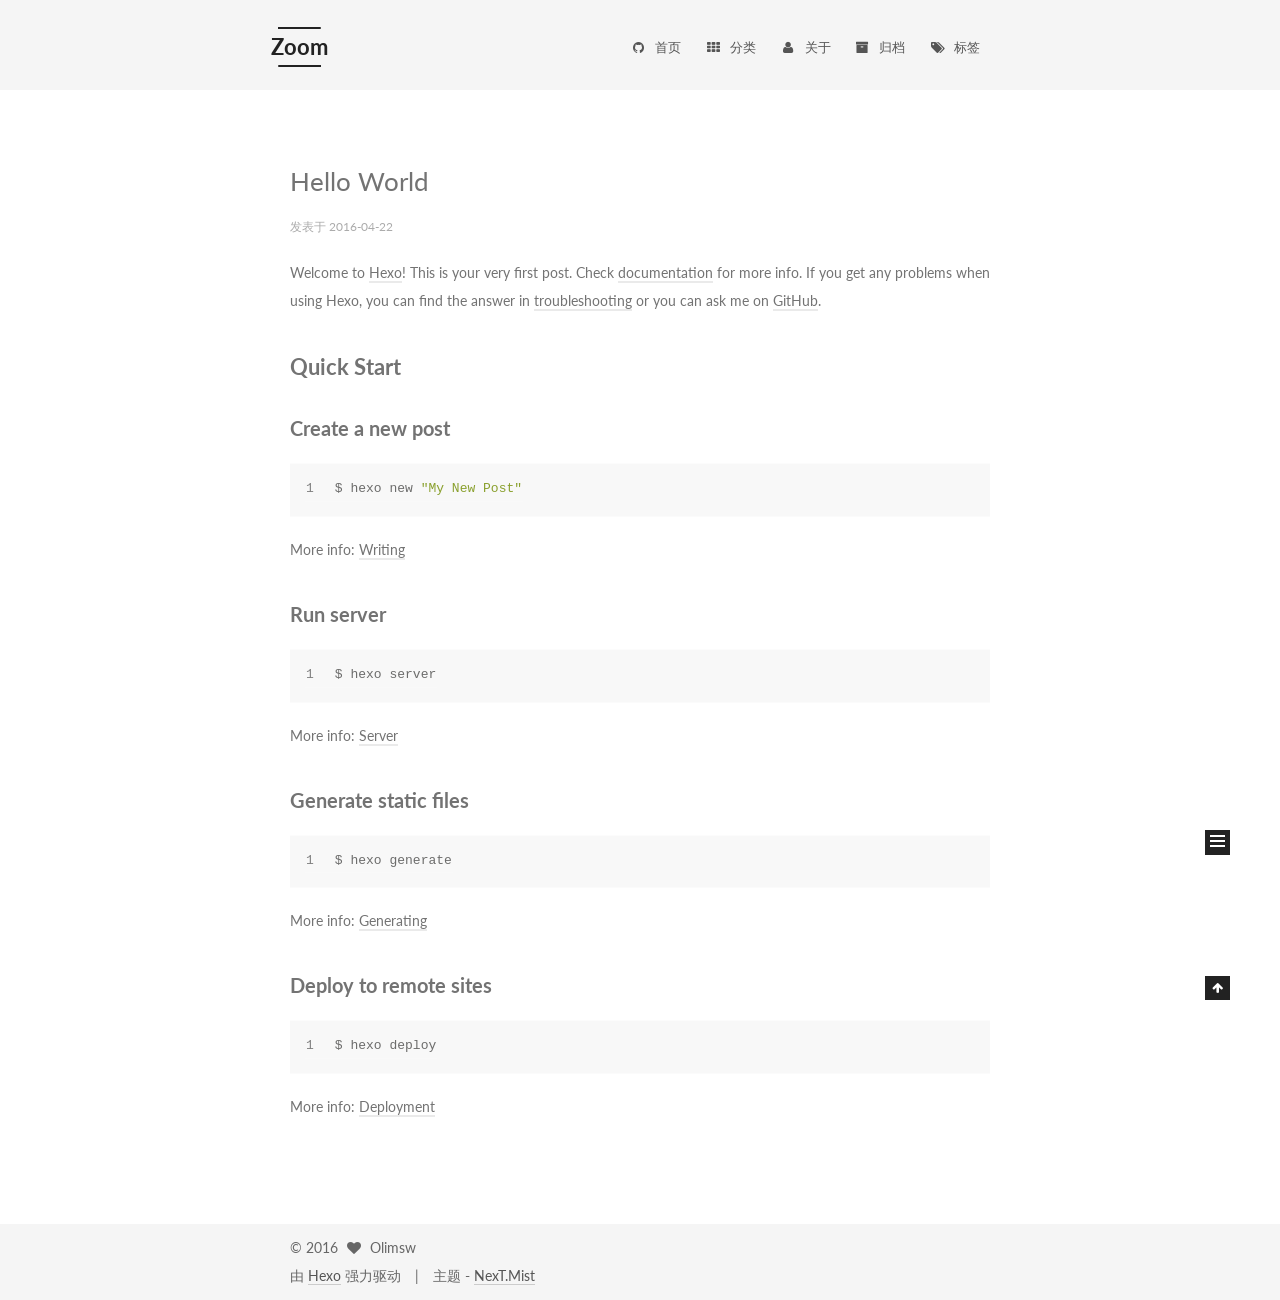
==== commit c0540ad3: "Site updated: 2016-04-22 16:06:20" ====
--- a/index.html
+++ b/index.html
@@ -1,230 +1,299 @@
-<!DOCTYPE html>
-<html>
+<!doctype html>
+
+
+
+  
+
+
+<html class="theme-next mist use-motion">
 <head>
-  <meta charset="utf-8">
-  
-  <meta http-equiv="X-UA-Compatible" content="IE=edge" >
-  <title>Hexo</title>
-  <meta name="viewport" content="width=device-width, initial-scale=1, maximum-scale=1">
-  <meta name="description">
+  <meta charset="UTF-8"/>
+<meta http-equiv="X-UA-Compatible" content="IE=edge,chrome=1" />
+<meta name="viewport" content="width=device-width, initial-scale=1, maximum-scale=1"/>
+
+
+
+<meta http-equiv="Cache-Control" content="no-transform" />
+<meta http-equiv="Cache-Control" content="no-siteapp" />
+
+
+
+
+
+
+
+
+
+
+
+
+  <link href="/vendors/fancybox/source/jquery.fancybox.css?v=2.1.5" rel="stylesheet" type="text/css"/>
+
+
+
+
+  
+  
+  
+  
+
+  
+    
+    
+  
+
+  
+
+  
+
+  
+
+  
+
+  
+    
+    
+    <link href="//fonts.googleapis.com/css?family=Lato:300,300italic,400,400italic,700,700italic&subset=latin,latin-ext" rel="stylesheet" type="text/css">
+  
+
+
+
+
+<link href="/vendors/font-awesome/css/font-awesome.min.css?v=4.4.0" rel="stylesheet" type="text/css" />
+
+<link href="/css/main.css?v=5.0.1" rel="stylesheet" type="text/css" />
+
+
+  <meta name="keywords" content="Hexo, NexT" />
+
+
+
+
+
+
+
+
+  <link rel="shortcut icon" type="image/x-icon" href="/favicon.ico?v=5.0.1" />
+
+
+
+
+
+
+<meta name="description">
 <meta property="og:type" content="website">
-<meta property="og:title" content="Hexo">
+<meta property="og:title" content="Zoom">
 <meta property="og:url" content="http://yoursite.com/index.html">
-<meta property="og:site_name" content="Hexo">
+<meta property="og:site_name" content="Zoom">
 <meta property="og:description">
 <meta name="twitter:card" content="summary">
-<meta name="twitter:title" content="Hexo">
+<meta name="twitter:title" content="Zoom">
 <meta name="twitter:description">
-  
-    <link rel="alternative" href="/atom.xml" title="Hexo" type="application/atom+xml">
-  
-  
-    <link rel="icon" href="/favicon.png">
-  
-  <link rel="stylesheet" href="/css/style.css">
+
+
+
+<script type="text/javascript" id="hexo.configuration">
+  var NexT = window.NexT || {};
+  var CONFIG = {
+    scheme: 'Mist',
+    sidebar: {"position":"left","display":"post"},
+    fancybox: true,
+    motion: true,
+    duoshuo: {
+      userId: 0,
+      author: '博主'
+    }
+  };
+</script>
+
+  <title> Zoom </title>
 </head>
 
-<body>
-  <div id="container">
-    <div class="left-col">
-    <div class="overlay"></div>
-<div class="intrude-less">
-	<header id="header" class="inner">
-		<a href="/" class="profilepic">
-			
-			<img lazy-src="null" class="js-avatar">
-			
-		</a>
-
-		<hgroup>
-		  <h1 class="header-author"><a href="/">John Doe</a></h1>
-		</hgroup>
-
-		
-
-		
-			<div class="switch-btn">
-				<div class="icon">
-					<div class="icon-ctn">
-						<div class="icon-wrap icon-house" data-idx="0">
-							<div class="birdhouse"></div>
-							<div class="birdhouse_holes"></div>
-						</div>
-						<div class="icon-wrap icon-ribbon hide" data-idx="1">
-							<div class="ribbon"></div>
-						</div>
-						
-						<div class="icon-wrap icon-link hide" data-idx="2">
-							<div class="loopback_l"></div>
-							<div class="loopback_r"></div>
-						</div>
-						
-						
-						<div class="icon-wrap icon-me hide" data-idx="3">
-							<div class="user"></div>
-							<div class="shoulder"></div>
-						</div>
-						
-					</div>
-					
-				</div>
-				<div class="tips-box hide">
-					<div class="tips-arrow"></div>
-					<ul class="tips-inner">
-						<li>Menu</li>
-						<li>Tags</li>
-						
-						<li>Links</li>
-						
-						
-						<li>Über</li>
-						
-					</ul>
-				</div>
-			</div>
-		
-
-		<div class="switch-area">
-			<div class="switch-wrap">
-				<section class="switch-part switch-part1">
-					<nav class="header-menu">
-						<ul>
-						
-							<li><a href="/">主页</a></li>
-				        
-							<li><a href="/archives">所有文章</a></li>
-				        
-						</ul>
-					</nav>
-					<nav class="header-nav">
-						<div class="social">
-							
-								<a class="github" target="_blank" href="#" title="github">github</a>
-					        
-								<a class="weibo" target="_blank" href="#" title="weibo">weibo</a>
-					        
-								<a class="rss" target="_blank" href="#" title="rss">rss</a>
-					        
-								<a class="zhihu" target="_blank" href="#" title="zhihu">zhihu</a>
-					        
-						</div>
-					</nav>
-				</section>
-				
-				
-				<section class="switch-part switch-part2">
-					<div class="widget tagcloud" id="js-tagcloud">
-						
-					</div>
-				</section>
-				
-				
-				
-				<section class="switch-part switch-part3">
-					<div id="js-friends">
-					
-			          <a target="_blank" class="main-nav-link switch-friends-link" href="http://localhost:4000/">奥巴马的博客</a>
-			        
-			          <a target="_blank" class="main-nav-link switch-friends-link" href="http://localhost:4000/">卡卡的美丽传说</a>
-			        
-			          <a target="_blank" class="main-nav-link switch-friends-link" href="http://localhost:4000/">本泽马的博客</a>
-			        
-			          <a target="_blank" class="main-nav-link switch-friends-link" href="http://localhost:4000/">吉格斯的博客</a>
-			        
-			          <a target="_blank" class="main-nav-link switch-friends-link" href="http://localhost:4000/">习大大大不同</a>
-			        
-			          <a target="_blank" class="main-nav-link switch-friends-link" href="http://localhost:4000/">托蒂的博客</a>
-			        
-			        </div>
-				</section>
-				
-
-				
-				
-				<section class="switch-part switch-part4">
-				
-					<div id="js-aboutme">我是谁，我从哪里来，我到哪里去？我就是我，是颜色不一样的吃货…</div>
-				</section>
-				
-			</div>
-		</div>
-	</header>				
+<body itemscope itemtype="http://schema.org/WebPage" lang="zh-Hans">
+
+  
+
+
+
+
+
+
+
+
+
+
+  
+  
+    
+  
+
+  <div class="container one-collumn sidebar-position-left 
+   page-home 
+ ">
+    <div class="headband"></div>
+
+    <header id="header" class="header" itemscope itemtype="http://schema.org/WPHeader">
+      <div class="header-inner"><div class="site-meta ">
+  
+
+  <div class="custom-logo-site-title">
+    <a href="/"  class="brand" rel="start">
+      <span class="logo-line-before"><i></i></span>
+      <span class="site-title">Zoom</span>
+      <span class="logo-line-after"><i></i></span>
+    </a>
+  </div>
+  <p class="site-subtitle"></p>
 </div>
 
-    </div>
-    <div class="mid-col">
-      <nav id="mobile-nav">
-  	<div class="overlay">
-  		<div class="slider-trigger"></div>
-  		<h1 class="header-author js-mobile-header hide">John Doe</h1>
-  	</div>
-	<div class="intrude-less">
-		<header id="header" class="inner">
-			<div class="profilepic">
-			
-				<img lazy-src="null" class="js-avatar">
-			
-			</div>
-			<hgroup>
-			  <h1 class="header-author">John Doe</h1>
-			</hgroup>
-			
-			<nav class="header-menu">
-				<ul>
-				
-					<li><a href="/">主页</a></li>
-		        
-					<li><a href="/archives">所有文章</a></li>
-		        
-		        <div class="clearfix"></div>
-				</ul>
-			</nav>
-			<nav class="header-nav">
-				<div class="social">
-					
-						<a class="github" target="_blank" href="#" title="github">github</a>
-			        
-						<a class="weibo" target="_blank" href="#" title="weibo">weibo</a>
-			        
-						<a class="rss" target="_blank" href="#" title="rss">rss</a>
-			        
-						<a class="zhihu" target="_blank" href="#" title="zhihu">zhihu</a>
-			        
-				</div>
-			</nav>
-		</header>				
-	</div>
+<div class="site-nav-toggle">
+  <button>
+    <span class="btn-bar"></span>
+    <span class="btn-bar"></span>
+    <span class="btn-bar"></span>
+  </button>
+</div>
+
+<nav class="site-nav">
+  
+
+  
+    <ul id="menu" class="menu">
+      
+        
+        <li class="menu-item menu-item-home">
+          <a href="/" rel="section">
+            
+              <i class="menu-item-icon fa fa-github fa-fw"></i> <br />
+            
+            首页
+          </a>
+        </li>
+      
+        
+        <li class="menu-item menu-item-categories">
+          <a href="/categories" rel="section">
+            
+              <i class="menu-item-icon fa fa-th fa-fw"></i> <br />
+            
+            分类
+          </a>
+        </li>
+      
+        
+        <li class="menu-item menu-item-about">
+          <a href="/about" rel="section">
+            
+              <i class="menu-item-icon fa fa-user fa-fw"></i> <br />
+            
+            关于
+          </a>
+        </li>
+      
+        
+        <li class="menu-item menu-item-archives">
+          <a href="/archives" rel="section">
+            
+              <i class="menu-item-icon fa fa-archive fa-fw"></i> <br />
+            
+            归档
+          </a>
+        </li>
+      
+        
+        <li class="menu-item menu-item-tags">
+          <a href="/tags" rel="section">
+            
+              <i class="menu-item-icon fa fa-tags fa-fw"></i> <br />
+            
+            标签
+          </a>
+        </li>
+      
+
+      
+    </ul>
+  
+
+  
 </nav>
 
-      <div class="body-wrap">
-  
-    <article id="post-hello-world" class="article article-type-post" itemscope itemprop="blogPost">
-  
-    <div class="article-meta">
-      <a href="/2016/04/22/hello-world/" class="article-date">
-  	<time datetime="2016-04-22T06:46:25.764Z" itemprop="datePublished">2016-04-22</time>
-</a>
-    </div>
-  
-  <div class="article-inner">
-    
-      <input type="hidden" class="isFancy" />
-    
-    
-      <header class="article-header">
-        
-  
-    <h1 itemprop="name">
-      <a class="article-title" href="/2016/04/22/hello-world/">Hello World</a>
-    </h1>
-  
-
+ </div>
+    </header>
+
+    <main id="main" class="main">
+      <div class="main-inner">
+        <div class="content-wrap">
+          <div id="content" class="content">
+            
+  <section id="posts" class="posts-expand">
+    
+      
+
+  
+  
+
+  
+  
+  
+
+  <article class="post post-type-normal " itemscope itemtype="http://schema.org/Article">
+
+    
+      <header class="post-header">
+
+        
+        
+          <h1 class="post-title" itemprop="name headline">
+            
+            
+              
+                
+                <a class="post-title-link" href="/2016/04/22/hello-world/" itemprop="url">
+                  Hello World
+                </a>
+              
+            
+          </h1>
+        
+
+        <div class="post-meta">
+          <span class="post-time">
+            <span class="post-meta-item-icon">
+              <i class="fa fa-calendar-o"></i>
+            </span>
+            <span class="post-meta-item-text">发表于</span>
+            <time itemprop="dateCreated" datetime="2016-04-22T14:46:25+08:00" content="2016-04-22">
+              2016-04-22
+            </time>
+          </span>
+
+          
+
+          
+            
+          
+
+          
+
+          
+          
+
+          
+        </div>
       </header>
-      
-    
-    <div class="article-entry" itemprop="articleBody">
-      
-        <p>Welcome to <a href="https://hexo.io/" target="_blank" rel="external">Hexo</a>! This is your very first post. Check <a href="https://hexo.io/docs/" target="_blank" rel="external">documentation</a> for more info. If you get any problems when using Hexo, you can find the answer in <a href="https://hexo.io/docs/troubleshooting.html" target="_blank" rel="external">troubleshooting</a> or you can ask me on <a href="https://github.com/hexojs/hexo/issues" target="_blank" rel="external">GitHub</a>.</p>
+    
+
+
+    <div class="post-body" itemprop="articleBody">
+
+      
+      
+
+      
+        
+          
+            <p>Welcome to <a href="https://hexo.io/" target="_blank" rel="external">Hexo</a>! This is your very first post. Check <a href="https://hexo.io/docs/" target="_blank" rel="external">documentation</a> for more info. If you get any problems when using Hexo, you can find the answer in <a href="https://hexo.io/docs/troubleshooting.html" target="_blank" rel="external">troubleshooting</a> or you can ask me on <a href="https://github.com/hexojs/hexo/issues" target="_blank" rel="external">GitHub</a>.</p>
 <h2 id="Quick-Start"><a href="#Quick-Start" class="headerlink" title="Quick Start"></a>Quick Start</h2><h3 id="Create-a-new-post"><a href="#Create-a-new-post" class="headerlink" title="Create a new post"></a>Create a new post</h3><figure class="highlight bash"><table><tr><td class="gutter"><pre><span class="line">1</span><br></pre></td><td class="code"><pre><span class="line">$ hexo new <span class="string">"My New Post"</span></span><br></pre></td></tr></table></figure>
 <p>More info: <a href="https://hexo.io/docs/writing.html" target="_blank" rel="external">Writing</a></p>
 <h3 id="Run-server"><a href="#Run-server" class="headerlink" title="Run server"></a>Run server</h3><figure class="highlight bash"><table><tr><td class="gutter"><pre><span class="line">1</span><br></pre></td><td class="code"><pre><span class="line">$ hexo server</span><br></pre></td></tr></table></figure>
@@ -234,92 +303,218 @@
 <h3 id="Deploy-to-remote-sites"><a href="#Deploy-to-remote-sites" class="headerlink" title="Deploy to remote sites"></a>Deploy to remote sites</h3><figure class="highlight bash"><table><tr><td class="gutter"><pre><span class="line">1</span><br></pre></td><td class="code"><pre><span class="line">$ hexo deploy</span><br></pre></td></tr></table></figure>
 <p>More info: <a href="https://hexo.io/docs/deployment.html" target="_blank" rel="external">Deployment</a></p>
 
+          
+        
       
     </div>
     
-    <div class="article-info article-info-index">
-      
-      
-      
-
-      
-      <div class="clearfix"></div>
+    <div>
+      
     </div>
-    
-  </div>
-  
-</article>
-
-
-
-
-
-
-
-
-
-  
-  
-</div>
-      <footer id="footer">
-  <div class="outer">
-    <div id="footer-info">
-    	<div class="footer-left">
-    		&copy; 2016 John Doe
-    	</div>
-      	<div class="footer-right">
-      		<a href="http://hexo.io/" target="_blank">Hexo</a>  Theme <a href="https://github.com/litten/hexo-theme-yilia" target="_blank">Yilia</a> by Litten
-      	</div>
+
+    <div>
+      
+    </div>
+
+    <footer class="post-footer">
+      
+
+      
+
+      
+      
+        <div class="post-eof"></div>
+      
+    </footer>
+  </article>
+
+
+    
+  </section>
+
+  
+
+
+          </div>
+          
+
+
+          
+
+        </div>
+        
+          
+  
+  <div class="sidebar-toggle">
+    <div class="sidebar-toggle-line-wrap">
+      <span class="sidebar-toggle-line sidebar-toggle-line-first"></span>
+      <span class="sidebar-toggle-line sidebar-toggle-line-middle"></span>
+      <span class="sidebar-toggle-line sidebar-toggle-line-last"></span>
     </div>
   </div>
-</footer>
+
+  <aside id="sidebar" class="sidebar">
+    <div class="sidebar-inner">
+
+      
+
+      
+
+      <section class="site-overview sidebar-panel  sidebar-panel-active ">
+        <div class="site-author motion-element" itemprop="author" itemscope itemtype="http://schema.org/Person">
+          <img class="site-author-image" itemprop="image"
+               src="/images/a.jpg"
+               alt="Olimsw" />
+          <p class="site-author-name" itemprop="name">Olimsw</p>
+          <p class="site-description motion-element" itemprop="description"></p>
+        </div>
+        <nav class="site-state motion-element">
+          <div class="site-state-item site-state-posts">
+            <a href="/archives">
+              <span class="site-state-item-count">1</span>
+              <span class="site-state-item-name">日志</span>
+            </a>
+          </div>
+
+          
+
+          
+
+        </nav>
+
+        
+
+        <div class="links-of-author motion-element">
+          
+        </div>
+
+        
+        
+
+        
+        
+
+      </section>
+
+      
+
     </div>
-    
-  <link rel="stylesheet" href="/fancybox/jquery.fancybox.css">
-
-
-<script>
-	var yiliaConfig = {
-		fancybox: true,
-		mathjax: true,
-		animate: true,
-		isHome: true,
-		isPost: false,
-		isArchive: false,
-		isTag: false,
-		isCategory: false,
-		open_in_new: false
-	}
+  </aside>
+
+
+        
+      </div>
+    </main>
+
+    <footer id="footer" class="footer">
+      <div class="footer-inner">
+        <div class="copyright" >
+  
+  &copy; 
+  <span itemprop="copyrightYear">2016</span>
+  <span class="with-love">
+    <i class="fa fa-heart"></i>
+  </span>
+  <span class="author" itemprop="copyrightHolder">Olimsw</span>
+</div>
+
+<div class="powered-by">
+  由 <a class="theme-link" href="http://hexo.io">Hexo</a> 强力驱动
+</div>
+
+<div class="theme-info">
+  主题 -
+  <a class="theme-link" href="https://github.com/iissnan/hexo-theme-next">
+    NexT.Mist
+  </a>
+</div>
+
+        
+
+        
+      </div>
+    </footer>
+
+    <div class="back-to-top">
+      <i class="fa fa-arrow-up"></i>
+    </div>
+  </div>
+
+  
+
+<script type="text/javascript">
+  if (Object.prototype.toString.call(window.Promise) !== '[object Function]') {
+    window.Promise = null;
+  }
 </script>
-<script src="http://7.url.cn/edu/jslib/comb/require-2.1.6,jquery-1.9.1.min.js"></script>
-<script src="/js/main.js"></script>
-
-
-
-
-
-
-<script type="text/x-mathjax-config">
-MathJax.Hub.Config({
-    tex2jax: {
-        inlineMath: [ ['$','$'], ["\\(","\\)"]  ],
-        processEscapes: true,
-        skipTags: ['script', 'noscript', 'style', 'textarea', 'pre', 'code']
-    }
-});
-
-MathJax.Hub.Queue(function() {
-    var all = MathJax.Hub.getAllJax(), i;
-    for(i=0; i < all.length; i += 1) {
-        all[i].SourceElement().parentNode.className += ' has-jax';                 
-    }       
-});
-</script>
-
-<script type="text/javascript" src="http://cdn.mathjax.org/mathjax/latest/MathJax.js?config=TeX-AMS-MML_HTMLorMML">
-</script>
-
-
-  </div>
+
+
+
+
+
+
+
+
+
+  
+
+
+
+  
+  <script type="text/javascript" src="/vendors/jquery/index.js?v=2.1.3"></script>
+
+  
+  <script type="text/javascript" src="/vendors/fastclick/lib/fastclick.min.js?v=1.0.6"></script>
+
+  
+  <script type="text/javascript" src="/vendors/jquery_lazyload/jquery.lazyload.js?v=1.9.7"></script>
+
+  
+  <script type="text/javascript" src="/vendors/velocity/velocity.min.js?v=1.2.1"></script>
+
+  
+  <script type="text/javascript" src="/vendors/velocity/velocity.ui.min.js?v=1.2.1"></script>
+
+  
+  <script type="text/javascript" src="/vendors/fancybox/source/jquery.fancybox.pack.js?v=2.1.5"></script>
+
+
+  
+
+
+  <script type="text/javascript" src="/js/src/utils.js?v=5.0.1"></script>
+
+  <script type="text/javascript" src="/js/src/motion.js?v=5.0.1"></script>
+
+
+
+  
+  
+
+  
+
+  
+
+
+  <script type="text/javascript" src="/js/src/bootstrap.js?v=5.0.1"></script>
+
+
+
+  
+
+
+
+  
+
+
+
+  
+  
+  
+
+  
+
+  
+
 </body>
-</html>+</html>
--- a/css/main.css
+++ b/css/main.css
@@ -0,0 +1,2410 @@
+/* normalize.css v3.0.2 | MIT License | git.io/normalize */
+html {
+  font-family: sans-serif; /* 1 */
+  -ms-text-size-adjust: 100%; /* 2 */
+  -webkit-text-size-adjust: 100%; /* 2 */
+}
+body {
+  margin: 0;
+}
+article,
+aside,
+details,
+figcaption,
+figure,
+footer,
+header,
+hgroup,
+main,
+menu,
+nav,
+section,
+summary {
+  display: block;
+}
+audio,
+canvas,
+progress,
+video {
+  display: inline-block; /* 1 */
+  vertical-align: baseline; /* 2 */
+}
+audio:not([controls]) {
+  display: none;
+  height: 0;
+}
+[hidden],
+template {
+  display: none;
+}
+a {
+  background-color: transparent;
+}
+a:active,
+a:hover {
+  outline: 0;
+}
+abbr[title] {
+  border-bottom: 1px dotted;
+}
+b,
+strong {
+  font-weight: bold;
+}
+dfn {
+  font-style: italic;
+}
+h1 {
+  font-size: 2em;
+  margin: 0.67em 0;
+}
+mark {
+  background: #ff0;
+  color: #000;
+}
+small {
+  font-size: 80%;
+}
+sub,
+sup {
+  font-size: 75%;
+  line-height: 0;
+  position: relative;
+  vertical-align: baseline;
+}
+sup {
+  top: -0.5em;
+}
+sub {
+  bottom: -0.25em;
+}
+img {
+  border: 0;
+}
+svg:not(:root) {
+  overflow: hidden;
+}
+figure {
+  margin: 1em 40px;
+}
+hr {
+  -moz-box-sizing: content-box;
+  box-sizing: content-box;
+  height: 0;
+}
+pre {
+  overflow: auto;
+}
+code,
+kbd,
+pre,
+samp {
+  font-family: monospace, monospace;
+  font-size: 1em;
+}
+button,
+input,
+optgroup,
+select,
+textarea {
+  color: inherit; /* 1 */
+  font: inherit; /* 2 */
+  margin: 0; /* 3 */
+}
+button {
+  overflow: visible;
+}
+button,
+select {
+  text-transform: none;
+}
+button,
+html input[type="button"],
+input[type="reset"],
+input[type="submit"] {
+  -webkit-appearance: button; /* 2 */
+  cursor: pointer; /* 3 */
+}
+button[disabled],
+html input[disabled] {
+  cursor: default;
+}
+button::-moz-focus-inner,
+input::-moz-focus-inner {
+  border: 0;
+  padding: 0;
+}
+input {
+  line-height: normal;
+}
+input[type="checkbox"],
+input[type="radio"] {
+  box-sizing: border-box; /* 1 */
+  padding: 0; /* 2 */
+}
+input[type="number"]::-webkit-inner-spin-button,
+input[type="number"]::-webkit-outer-spin-button {
+  height: auto;
+}
+input[type="search"] {
+  -webkit-appearance: textfield; /* 1 */
+  -moz-box-sizing: content-box;
+  -webkit-box-sizing: content-box; /* 2 */
+  box-sizing: content-box;
+}
+input[type="search"]::-webkit-search-cancel-button,
+input[type="search"]::-webkit-search-decoration {
+  -webkit-appearance: none;
+}
+fieldset {
+  border: 1px solid #c0c0c0;
+  margin: 0 2px;
+  padding: 0.35em 0.625em 0.75em;
+}
+legend {
+  border: 0; /* 1 */
+  padding: 0; /* 2 */
+}
+textarea {
+  overflow: auto;
+}
+optgroup {
+  font-weight: bold;
+}
+table {
+  border-collapse: collapse;
+  border-spacing: 0;
+}
+td,
+th {
+  padding: 0;
+}
+::selection {
+  background: #262a30;
+  color: #fff;
+}
+body {
+  position: relative;
+  font-family: 'Lato', "PingFang SC", "Microsoft YaHei", sans-serif;
+  font-size: 14px;
+  line-height: 2;
+  color: #555;
+  background: #fff;
+}
+@media (max-width: 767px) {
+  body {
+    padding-right: 0 !important;
+  }
+}
+@media (min-width: 768px) and (max-width: 991px) {
+  body {
+    padding-right: 0 !important;
+  }
+}
+@media (min-width: 1600px) {
+  body {
+    font-size: 16px;
+  }
+}
+h1,
+h2,
+h3,
+h4,
+h5,
+h6 {
+  margin: 0;
+  padding: 0;
+  font-weight: bold;
+  line-height: 1.5;
+  font-family: 'Lato', "PingFang SC", "Microsoft YaHei", sans-serif;
+}
+h2,
+h3,
+h4,
+h5,
+h6 {
+  margin: 20px 0 15px;
+}
+h1 {
+  font-size: 24px;
+}
+@media (max-width: 767px) {
+  h1 {
+    font-size: 20px;
+  }
+}
+h2 {
+  font-size: 22px;
+}
+@media (max-width: 767px) {
+  h2 {
+    font-size: 18px;
+  }
+}
+h3 {
+  font-size: 20px;
+}
+@media (max-width: 767px) {
+  h3 {
+    font-size: 16px;
+  }
+}
+h4 {
+  font-size: 18px;
+}
+@media (max-width: 767px) {
+  h4 {
+    font-size: 14px;
+  }
+}
+h5 {
+  font-size: 16px;
+}
+@media (max-width: 767px) {
+  h5 {
+    font-size: 12px;
+  }
+}
+h6 {
+  font-size: 14px;
+}
+@media (max-width: 767px) {
+  h6 {
+    font-size: 10px;
+  }
+}
+p {
+  margin: 0 0 25px 0;
+}
+a {
+  color: #555;
+  text-decoration: none;
+  border-bottom: 1px solid #999;
+  word-wrap: break-word;
+}
+a:hover {
+  color: #222;
+  border-bottom-color: #222;
+}
+ul {
+  list-style: none;
+}
+blockquote {
+  margin: 0;
+  padding: 0;
+}
+img {
+  display: block;
+  margin: auto;
+  max-width: 100%;
+  height: auto;
+}
+hr {
+  margin: 40px 0;
+  height: 3px;
+  border: none;
+  background-color: #ddd;
+  background-image: repeating-linear-gradient(-45deg, #fff, #fff 4px, transparent 4px, transparent 8px);
+}
+blockquote {
+  padding: 0 15px;
+  color: #666;
+  border-left: 4px solid #ddd;
+}
+blockquote cite::before {
+  content: "-";
+  padding: 0 5px;
+}
+dt {
+  font-weight: 700;
+}
+dd {
+  margin: 0;
+  padding: 0;
+}
+.text-left {
+  text-align: left;
+}
+.text-center {
+  text-align: center;
+}
+.text-right {
+  text-align: right;
+}
+.text-justify {
+  text-align: justify;
+}
+.text-nowrap {
+  white-space: nowrap;
+}
+.text-lowercase {
+  text-transform: lowercase;
+}
+.text-uppercase {
+  text-transform: uppercase;
+}
+.text-capitalize {
+  text-transform: capitalize;
+}
+.center-block {
+  display: block;
+  margin-left: auto;
+  margin-right: auto;
+}
+.clearfix:before,
+.clearfix:after {
+  content: " ";
+  display: table;
+}
+.clearfix:after {
+  clear: both;
+}
+.pullquote {
+  width: 45%;
+}
+.pullquote.left {
+  float: left;
+  margin-left: 5px;
+  margin-right: 10px;
+}
+.pullquote.right {
+  float: right;
+  margin-left: 10px;
+  margin-right: 5px;
+}
+.highlight table,
+.gist table {
+  width: auto;
+}
+.highlight table td,
+.gist table td {
+  border: none;
+}
+.highlight a,
+.gist a {
+  color: #222 !important;
+  text-decoration: none !important;
+}
+.affix.affix.affix {
+  position: fixed;
+}
+.translation {
+  margin-top: -20px;
+  font-size: 14px;
+  color: #999;
+}
+.scrollbar-measure {
+  width: 100px;
+  height: 100px;
+  overflow: scroll;
+  position: absolute;
+  top: -9999px;
+}
+.use-motion .motion-element {
+  opacity: 0;
+}
+#local-search-input {
+  padding: 3px;
+  border: none;
+  text-indent: 14px;
+  border-radius: 0;
+  width: 140px;
+  outline: none;
+  border-bottom: 1px solid #999;
+  background: inherit;
+  opacity: 0.5;
+}
+#local-search-input:focus {
+  opacity: 1;
+}
+.search-icon {
+  position: absolute;
+  top: 9px;
+}
+table {
+  margin: 20px 0;
+  width: 100%;
+  border-collapse: collapse;
+  border-spacing: 0;
+  border: 1px solid #ddd;
+  font-size: 14px;
+  table-layout: fixed;
+  word-wrap: break-word;
+}
+table>tbody>tr:nth-of-type(odd) {
+  background-color: #f9f9f9;
+}
+table>tbody>tr:hover {
+  background-color: #f5f5f5;
+}
+caption,
+th,
+td {
+  padding: 8px;
+  text-align: left;
+  vertical-align: middle;
+  font-weight: normal;
+}
+th,
+td {
+  border-bottom: 3px solid #ddd;
+  border-right: 1px solid #eee;
+}
+th {
+  padding-bottom: 10px;
+  font-weight: 700;
+}
+td {
+  border-bottom-width: 1px;
+}
+html,
+body {
+  height: 100%;
+}
+.container {
+  position: relative;
+  min-height: 100%;
+}
+.header-inner {
+  margin: 0 auto;
+  padding: 100px 0 70px;
+  width: 700px;
+}
+@media (min-width: 1600px) {
+  .container .header-inner {
+    width: 900px;
+  }
+}
+.main {
+  padding-bottom: 150px;
+}
+.main-inner {
+  margin: 0 auto;
+  width: 700px;
+}
+@media (min-width: 1600px) {
+  .container .main-inner {
+    width: 900px;
+  }
+}
+.footer {
+  position: absolute;
+  left: 0;
+  bottom: 0;
+  width: 100%;
+  min-height: 50px;
+}
+.footer-inner {
+  box-sizing: border-box;
+  margin: 20px auto;
+  width: 700px;
+}
+@media (min-width: 1600px) {
+  .container .footer-inner {
+    width: 900px;
+  }
+}
+pre,
+.highlight {
+  overflow: auto;
+  margin: 20px 0;
+  padding: 15px;
+  font-size: 13px;
+  color: #4d4d4c;
+  background: #f7f7f7;
+  line-height: 1.6;
+}
+pre,
+code {
+  font-family: consolas, Menlo, "PingFang SC", "Microsoft YaHei", monospace;
+}
+code {
+  padding: 2px 4px;
+  word-break: break-all;
+  color: #555;
+  background: #eee;
+  border-radius: 4px;
+  font-size: 13px;
+}
+pre code {
+  padding: 0;
+  color: #4d4d4c;
+  background: none;
+  text-shadow: none;
+}
+.highlight pre {
+  border: none;
+  margin: 0;
+  padding: 1px;
+}
+.highlight table {
+  margin: 0;
+  width: auto;
+  border: none;
+}
+.highlight td {
+  border: none;
+  padding: 0;
+}
+.highlight figcaption {
+  font-size: 0.85em;
+  color: #8e908c;
+  line-height: 1em;
+  margin-bottom: 1em;
+}
+.highlight figcaption:before,
+.highlight figcaption:after {
+  content: " ";
+  display: table;
+}
+.highlight figcaption:after {
+  clear: both;
+}
+.highlight figcaption a {
+  float: right;
+}
+.highlight .gutter pre {
+  color: #666;
+  text-align: right;
+  padding-right: 20px;
+}
+.highlight .line {
+  height: 20px;
+}
+pre .comment {
+  color: #8e908c;
+}
+pre .variable,
+pre .attribute,
+pre .tag,
+pre .regexp,
+pre .ruby .constant,
+pre .xml .tag .title,
+pre .xml .pi,
+pre .xml .doctype,
+pre .html .doctype,
+pre .css .id,
+pre .css .class,
+pre .css .pseudo {
+  color: #c82829;
+}
+pre .number,
+pre .preprocessor,
+pre .built_in,
+pre .literal,
+pre .params,
+pre .constant,
+pre .command {
+  color: #f5871f;
+}
+pre .ruby .class .title,
+pre .css .rules .attribute,
+pre .string,
+pre .value,
+pre .inheritance,
+pre .header,
+pre .ruby .symbol,
+pre .xml .cdata,
+pre .special,
+pre .number,
+pre .formula {
+  color: #718c00;
+}
+pre .title,
+pre .css .hexcolor {
+  color: #3e999f;
+}
+pre .function,
+pre .python .decorator,
+pre .python .title,
+pre .ruby .function .title,
+pre .ruby .title .keyword,
+pre .perl .sub,
+pre .javascript .title,
+pre .coffeescript .title {
+  color: #4271ae;
+}
+pre .keyword,
+pre .javascript .function {
+  color: #8959a8;
+}
+.full-image.full-image.full-image {
+  border: none;
+  max-width: 100%;
+  width: auto;
+  margin: 20px auto;
+}
+@media (min-width: 992px) {
+  .full-image.full-image.full-image {
+    max-width: none;
+    width: 126%;
+    margin: 0 -13%;
+  }
+}
+.blockquote-center,
+.page-home .post-type-quote blockquote,
+.page-post-detail .post-type-quote blockquote {
+  position: relative;
+  margin: 40px 0;
+  padding: 0;
+  border-left: none;
+  text-align: center;
+}
+.blockquote-center::before,
+.page-home .post-type-quote blockquote::before,
+.page-post-detail .post-type-quote blockquote::before,
+.blockquote-center::after,
+.page-home .post-type-quote blockquote::after,
+.page-post-detail .post-type-quote blockquote::after {
+  position: absolute;
+  content: ' ';
+  display: block;
+  width: 100%;
+  height: 24px;
+  opacity: 0.2;
+  background-repeat: no-repeat;
+  background-position: 0 -6px;
+  background-size: 22px 22px;
+}
+.blockquote-center::before,
+.page-home .post-type-quote blockquote::before,
+.page-post-detail .post-type-quote blockquote::before {
+  top: -20px;
+  background-image: url("../images/quote-l.svg");
+  border-top: 1px solid #ccc;
+}
+.blockquote-center::after,
+.page-home .post-type-quote blockquote::after,
+.page-post-detail .post-type-quote blockquote::after {
+  bottom: -20px;
+  background-image: url("../images/quote-r.svg");
+  border-bottom: 1px solid #ccc;
+  background-position: 100% 8px;
+}
+.blockquote-center p,
+.page-home .post-type-quote blockquote p,
+.page-post-detail .post-type-quote blockquote p,
+.blockquote-center div,
+.page-home .post-type-quote blockquote div,
+.page-post-detail .post-type-quote blockquote div {
+  text-align: center;
+}
+.post .post-body .group-picture img {
+  box-sizing: border-box;
+  padding: 0 3px;
+  border: none;
+}
+.post .group-picture-row {
+  overflow: hidden;
+  margin-top: 6px;
+}
+.post .group-picture-row:first-child {
+  margin-top: 0;
+}
+.post .group-picture-column {
+  float: left;
+}
+.page-post-detail .post-body .group-picture-column {
+  float: none;
+  margin-top: 10px;
+  width: auto !important;
+}
+.page-post-detail .post-body .group-picture-column img {
+  margin: 0 auto;
+}
+.page-archive .group-picture-container {
+  overflow: hidden;
+}
+.page-archive .group-picture-row {
+  float: left;
+}
+.page-archive .group-picture-row:first-child {
+  margin-top: 6px;
+}
+.page-archive .group-picture-column {
+  max-width: 150px;
+  max-height: 150px;
+}
+.btn {
+  display: inline-block;
+  padding: 0 20px;
+  font-size: 14px;
+  color: #fff;
+  background: #222;
+  border: 2px solid #222;
+  text-decoration: none;
+  border-radius: 0;
+  transition-property: background-color;
+  transition-duration: 0.2s;
+  transition-timing-function: ease-in-out;
+  transition-delay: 0s;
+}
+.btn:hover,
+.post-more-link .btn:hover {
+  border-color: #222;
+  color: #222;
+  background: #fff;
+}
+.btn-bar {
+  display: block;
+  width: 22px;
+  height: 2px;
+  background: #555;
+  border-radius: 1px;
+}
+.btn-bar+.btn-bar {
+  margin-top: 4px;
+}
+.pagination {
+  margin: 120px 0 40px;
+  text-align: center;
+  border-top: 1px solid #eee;
+}
+.page-number-basic,
+.pagination .prev,
+.pagination .next,
+.pagination .page-number,
+.pagination .space {
+  display: inline-block;
+  position: relative;
+  top: -1px;
+  margin: 0 10px;
+  padding: 0 10px;
+  line-height: 30px;
+}
+@media (max-width: 767px) {
+  .page-number-basic,
+  .pagination .prev,
+  .pagination .next,
+  .pagination .page-number,
+  .pagination .space {
+    margin: 0 5px;
+  }
+}
+.pagination .prev,
+.pagination .next,
+.pagination .page-number {
+  border-bottom: 0;
+  border-top: 1px solid #eee;
+  transition-property: border-color;
+  transition-duration: 0.2s;
+  transition-timing-function: ease-in-out;
+  transition-delay: 0s;
+}
+.pagination .prev:hover,
+.pagination .next:hover,
+.pagination .page-number:hover {
+  border-top-color: #222;
+}
+.pagination .space {
+  padding: 0;
+  margin: 0;
+}
+.pagination .prev {
+  margin-left: 0;
+}
+.pagination .next {
+  margin-right: 0;
+}
+.pagination .page-number.current {
+  color: #fff;
+  background: #ccc;
+  border-top-color: #ccc;
+}
+@media (max-width: 767px) {
+  .pagination {
+    border-top: none;
+  }
+  .pagination .prev,
+  .pagination .next,
+  .pagination .page-number {
+    margin-bottom: 10px;
+    border-top: 0;
+    border-bottom: 1px solid #eee;
+  }
+  .pagination .prev:hover,
+  .pagination .next:hover,
+  .pagination .page-number:hover {
+    border-bottom-color: #222;
+  }
+}
+.comments {
+  margin: 60px 20px 0;
+}
+.tag-cloud {
+  text-align: center;
+}
+.tag-cloud a {
+  display: inline-block;
+  margin: 10px;
+}
+.back-to-top {
+  box-sizing: border-box;
+  position: fixed;
+  bottom: -100px;
+  right: 50px;
+  z-index: 1050;
+  padding: 0 6px;
+  width: 25px;
+  background: #222;
+  font-size: 12px;
+  opacity: 1;
+  color: #fff;
+  cursor: pointer;
+  text-align: center;
+  -webkit-transform: translateZ(0);
+  transition-property: bottom;
+  transition-duration: 0.2s;
+  transition-timing-function: ease-in-out;
+  transition-delay: 0s;
+}
+@media (max-width: 767px) {
+  .back-to-top {
+    display: none;
+  }
+}
+@media (min-width: 768px) and (max-width: 991px) {
+  .back-to-top {
+    display: none;
+  }
+}
+.back-to-top.back-to-top-on {
+  bottom: 19px;
+}
+.header {
+  background: #fff;
+}
+.header-inner {
+  position: relative;
+}
+.headband {
+  height: 3px;
+  background: #222;
+}
+.site-meta {
+  margin: 0;
+  text-align: left;
+}
+@media (max-width: 767px) {
+  .site-meta {
+    text-align: center;
+  }
+}
+.brand {
+  position: relative;
+  display: inline-block;
+  padding: 0 40px;
+  color: #222;
+  background: #222;
+  border-bottom: none;
+}
+.brand:hover {
+  color: #222;
+}
+.logo {
+  display: inline-block;
+  margin-right: 5px;
+  line-height: 36px;
+  vertical-align: top;
+}
+.site-title {
+  display: inline-block;
+  vertical-align: top;
+  line-height: 36px;
+  font-size: 20px;
+  font-weight: normal;
+  font-family: 'Lato', "PingFang SC", "Microsoft YaHei", sans-serif;
+}
+.site-subtitle {
+  margin-top: 10px;
+  font-size: 13px;
+  color: #999;
+}
+.use-motion .brand {
+  opacity: 0;
+}
+.use-motion .logo,
+.use-motion .site-title,
+.use-motion .site-subtitle {
+  opacity: 0;
+  position: relative;
+  top: -10px;
+}
+.site-nav-toggle {
+  display: none;
+  position: absolute;
+  top: 10px;
+  left: 10px;
+}
+@media (max-width: 767px) {
+  .site-nav-toggle {
+    display: block;
+  }
+}
+.site-nav-toggle button {
+  margin-top: 2px;
+  padding: 9px 10px;
+  background: transparent;
+  border: none;
+}
+@media (max-width: 767px) {
+  .site-nav {
+    display: none;
+    margin: 0 -10px;
+    padding: 0 10px;
+    clear: both;
+    border-top: 1px solid #ddd;
+  }
+}
+@media (min-width: 768px) and (max-width: 991px) {
+  .site-nav {
+    display: block !important;
+  }
+}
+@media (min-width: 992px) {
+  .site-nav {
+    display: block !important;
+  }
+}
+.menu {
+  margin-top: 20px;
+  padding-left: 0;
+  text-align: center;
+}
+.menu .menu-item {
+  display: inline-block;
+  margin: 0 10px;
+}
+@media screen and (max-width: 767px) {
+  .menu .menu-item {
+    margin-top: 10px;
+  }
+}
+.menu .menu-item a {
+  display: block;
+  font-size: 13px;
+  text-transform: capitalize;
+  line-height: inherit;
+  border-bottom: 1px solid transparent;
+  transition-property: border-color;
+  transition-duration: 0.2s;
+  transition-timing-function: ease-in-out;
+  transition-delay: 0s;
+}
+.menu .menu-item a:hover {
+  border-bottom-color: #222;
+}
+.menu .menu-item .fa {
+  margin-right: 5px;
+}
+.use-motion .menu-item {
+  opacity: 0;
+}
+.post-body {
+  font-family: 'Lato', "PingFang SC", "Microsoft YaHei", sans-serif;
+}
+@media (max-width: 767px) {
+  .post-body {
+    word-break: break-all;
+  }
+}
+.post-body .fancybox img {
+  display: block !important;
+  margin: 0 auto;
+  cursor: pointer;
+  cursor: zoom-in;
+  cursor: -webkit-zoom-in;
+}
+.post-body .image-caption,
+.post-body .figure .caption {
+  margin: 10px auto 15px;
+  text-align: center;
+  font-size: 14px;
+  color: #999;
+  font-weight: bold;
+  line-height: 1;
+}
+.post-sticky-flag {
+  display: inline-block;
+  font-size: 16px;
+  -ms-transform: rotate(30deg);
+  transform: rotate(30deg);
+}
+.posts-expand {
+  padding-top: 40px;
+}
+@media (max-width: 767px) {
+  .posts-expand {
+    margin: 0 20px;
+  }
+  .post-body pre,
+  .post-body .highlight {
+    padding: 10px;
+  }
+  .post-body pre .gutter pre,
+  .post-body .highlight .gutter pre {
+    padding-right: 10px;
+  }
+}
+@media (min-width: 992px) {
+  .posts-expand .post-body {
+    text-align: justify;
+  }
+}
+.posts-expand .post-body h2,
+.posts-expand .post-body h3,
+.posts-expand .post-body h4,
+.posts-expand .post-body h5,
+.posts-expand .post-body h6 {
+  padding-top: 10px;
+}
+.posts-expand .post-body h2 .header-anchor,
+.posts-expand .post-body h3 .header-anchor,
+.posts-expand .post-body h4 .header-anchor,
+.posts-expand .post-body h5 .header-anchor,
+.posts-expand .post-body h6 .header-anchor {
+  float: right;
+  margin-left: 10px;
+  color: #ccc;
+  border-bottom-style: none;
+  visibility: hidden;
+}
+.posts-expand .post-body h2 .header-anchor:hover,
+.posts-expand .post-body h3 .header-anchor:hover,
+.posts-expand .post-body h4 .header-anchor:hover,
+.posts-expand .post-body h5 .header-anchor:hover,
+.posts-expand .post-body h6 .header-anchor:hover {
+  color: inherit;
+}
+.posts-expand .post-body h2:hover .header-anchor,
+.posts-expand .post-body h3:hover .header-anchor,
+.posts-expand .post-body h4:hover .header-anchor,
+.posts-expand .post-body h5:hover .header-anchor,
+.posts-expand .post-body h6:hover .header-anchor {
+  visibility: visible;
+}
+.posts-expand .post-body ul li {
+  list-style: circle;
+}
+.posts-expand .post-body img {
+  box-sizing: border-box;
+  margin: auto;
+  padding: 3px;
+  border: 1px solid #ddd;
+}
+.posts-expand .fancybox img {
+  margin: 0 auto;
+}
+@media (max-width: 767px) {
+  .posts-collapse {
+    margin: 0 20px;
+  }
+  .posts-collapse .post-title,
+  .posts-collapse .post-meta {
+    display: block;
+    width: auto;
+    text-align: left;
+  }
+}
+.posts-collapse {
+  position: relative;
+  z-index: 1010;
+  margin-left: 0;
+}
+.posts-collapse::after {
+  content: " ";
+  position: absolute;
+  top: 20px;
+  left: 0;
+  margin-left: -2px;
+  width: 4px;
+  height: 100%;
+  background: #f5f5f5;
+  z-index: -1;
+}
+@media (max-width: 767px) {
+  .posts-collapse {
+    margin: 0 20px;
+  }
+}
+.posts-collapse .collection-title {
+  position: relative;
+  margin: 60px 0;
+}
+.posts-collapse .collection-title h2 {
+  margin-left: 20px;
+}
+.posts-collapse .collection-title small {
+  color: #bbb;
+}
+.posts-collapse .collection-title::before {
+  content: " ";
+  position: absolute;
+  left: 0;
+  top: 50%;
+  margin-left: -4px;
+  margin-top: -4px;
+  width: 8px;
+  height: 8px;
+  background: #bbb;
+  border-radius: 50%;
+}
+.posts-collapse .post {
+  margin: 30px 0;
+}
+.posts-collapse .post-header {
+  position: relative;
+  transition-duration: 0.2s;
+  transition-timing-function: ease-in-out;
+  transition-delay: 0s;
+  transition-property: border;
+  border-bottom: 1px dashed #ccc;
+}
+.posts-collapse .post-header::before {
+  content: " ";
+  position: absolute;
+  left: 0;
+  top: 12px;
+  width: 6px;
+  height: 6px;
+  margin-left: -4px;
+  background: #bbb;
+  border-radius: 50%;
+  border: 1px solid #fff;
+  transition-duration: 0.2s;
+  transition-timing-function: ease-in-out;
+  transition-delay: 0s;
+  transition-property: background;
+}
+.posts-collapse .post-header:hover {
+  border-bottom-color: #666;
+}
+.posts-collapse .post-header:hover::before {
+  background: #222;
+}
+.posts-collapse .post-meta {
+  position: absolute;
+  font-size: 12px;
+  left: 20px;
+  top: 5px;
+}
+.posts-collapse .post-comments-count {
+  display: none;
+}
+.posts-collapse .post-title {
+  margin-left: 60px;
+  font-size: 16px;
+  font-weight: normal;
+  line-height: inherit;
+}
+.posts-collapse .post-title::after {
+  margin-left: 3px;
+  opacity: 0.6;
+}
+.posts-collapse .post-title a {
+  color: #666;
+  border-bottom: none;
+}
+.page-home .post-type-quote .post-header,
+.page-post-detail .post-type-quote .post-header,
+.page-home .post-type-quote .post-tags,
+.page-post-detail .post-type-quote .post-tags {
+  display: none;
+}
+.posts-expand .post-title {
+  font-size: 26px;
+  text-align: center;
+  word-break: break-word;
+}
+@media (max-width: 767px) {
+  .posts-expand .post-title {
+    font-size: 22px;
+  }
+}
+.posts-expand .post-title-link {
+  display: inline-block;
+  position: relative;
+  color: #555;
+  border-bottom: none;
+  line-height: 1.2;
+  vertical-align: top;
+}
+.posts-expand .post-title-link::before {
+  content: "";
+  position: absolute;
+  width: 100%;
+  height: 2px;
+  bottom: 0;
+  left: 0;
+  background-color: #000;
+  visibility: hidden;
+  transform: scaleX(0);
+  transition-duration: 0.2s;
+  transition-timing-function: ease-in-out;
+  transition-delay: 0s;
+}
+.posts-expand .post-title-link:hover::before {
+  visibility: visible;
+  transform: scaleX(1);
+}
+.posts-expand .post-title-link .fa {
+  font-size: 16px;
+}
+.posts-expand .post-meta {
+  margin: 3px 0 60px 0;
+  color: #999;
+  font-family: 'Lato', "PingFang SC", "Microsoft YaHei", sans-serif;
+  font-size: 12px;
+  text-align: center;
+}
+.posts-expand .post-meta .post-category-list {
+  display: inline-block;
+  margin: 0;
+  padding: 3px;
+}
+.posts-expand .post-meta .post-category-list-link {
+  color: #999;
+}
+.post-meta-item-icon {
+  display: none;
+  margin-right: 3px;
+}
+@media (min-width: 768px) and (max-width: 991px) {
+  .post-meta-item-icon {
+    display: inline-block;
+  }
+}
+@media (max-width: 767px) {
+  .post-meta-item-icon {
+    display: inline-block;
+  }
+}
+@media (min-width: 768px) and (max-width: 991px) {
+  .post-meta-item-text {
+    display: none;
+  }
+}
+@media (max-width: 767px) {
+  .post-meta-item-text {
+    display: none;
+  }
+}
+@media (max-width: 767px) {
+  .posts-expand .post-comments-count {
+    display: none;
+  }
+}
+.post-more-link {
+  margin-top: 50px;
+}
+.post-more-link .btn {
+  color: #555;
+  font-size: 14px;
+  background: transparent;
+  border-radius: 0;
+  line-height: 2;
+}
+.posts-expand .post-tags {
+  margin-top: 40px;
+  text-align: center;
+}
+.posts-expand .post-tags a {
+  display: inline-block;
+  margin-right: 10px;
+  font-size: 13px;
+}
+.post-nav {
+  overflow: hidden;
+  margin-top: 60px;
+  padding: 10px;
+  white-space: nowrap;
+  border-top: 1px solid #eee;
+}
+.post-nav-item {
+  display: inline-block;
+  width: 50%;
+  white-space: normal;
+}
+.post-nav-item a {
+  position: relative;
+  display: inline-block;
+  line-height: 25px;
+  font-size: 14px;
+  color: #555;
+  border-bottom: none;
+}
+.post-nav-item a:hover {
+  color: #222;
+  border-bottom: none;
+}
+.post-nav-item a:active {
+  top: 2px;
+}
+.post-nav-item a i {
+  font-size: 12px;
+}
+.post-nav-prev {
+  text-align: right;
+}
+.posts-expand .post-eof {
+  display: block;
+  margin: 80px auto 60px;
+  width: 8%;
+  height: 1px;
+  background: #ccc;
+  text-align: center;
+}
+.post:last-child .post-eof.post-eof.post-eof {
+  display: none;
+}
+.post-gallery {
+  display: table;
+  table-layout: fixed;
+  width: 100%;
+  border-collapse: separate;
+}
+.post-gallery-row {
+  display: table-row;
+}
+.post-gallery .post-gallery-img {
+  display: table-cell;
+  text-align: center;
+  vertical-align: middle;
+  border: none;
+}
+.post-gallery .post-gallery-img img {
+  max-width: 100%;
+  max-height: 100%;
+  border: none;
+}
+.fancybox-close,
+.fancybox-close:hover {
+  border: none;
+}
+.sidebar {
+  position: fixed;
+  right: 0;
+  top: 0;
+  bottom: 0;
+  width: 0;
+  z-index: 1040;
+  box-shadow: inset 0 2px 6px #000;
+  background: #222;
+  -webkit-transform: translateZ(0);
+}
+.sidebar a {
+  color: #999;
+  border-bottom-color: #555;
+}
+.sidebar a:hover {
+  color: #eee;
+}
+@media (min-width: 768px) and (max-width: 991px) {
+  .sidebar {
+    display: none !important;
+  }
+}
+@media (max-width: 767px) {
+  .sidebar {
+    display: none !important;
+  }
+}
+.sidebar-inner {
+  position: relative;
+  padding: 20px 10px;
+  color: #999;
+  text-align: center;
+}
+.sidebar-toggle {
+  position: fixed;
+  right: 50px;
+  bottom: 45px;
+  width: 15px;
+  height: 15px;
+  padding: 5px;
+  background: #222;
+  line-height: 0;
+  z-index: 1050;
+  cursor: pointer;
+  -webkit-transform: translateZ(0);
+}
+@media (min-width: 768px) and (max-width: 991px) {
+  .sidebar-toggle {
+    display: none;
+  }
+}
+@media (max-width: 767px) {
+  .sidebar-toggle {
+    display: none;
+  }
+}
+.sidebar-toggle-line {
+  position: relative;
+  display: inline-block;
+  vertical-align: top;
+  height: 2px;
+  width: 100%;
+  background: #fff;
+  margin-top: 3px;
+}
+.sidebar-toggle-line:first-child {
+  margin-top: 0;
+}
+.site-author-image {
+  display: block;
+  margin: 0 auto;
+  max-width: 96px;
+  height: auto;
+  border: 2px solid #333;
+  padding: 2px;
+}
+.site-author-name {
+  margin: 5px 0 0;
+  color: #f5f5f5;
+}
+.site-description {
+  margin-top: 5px;
+  font-size: 14px;
+  color: #555;
+}
+.site-state {
+  overflow: hidden;
+  line-height: 1.4;
+  white-space: nowrap;
+}
+.site-state-item {
+  display: inline-block;
+  padding: 0 15px;
+  border-left: 1px solid #333;
+}
+.site-state-item:first-child {
+  border-left: none;
+}
+.site-state-item a {
+  border-bottom: none;
+}
+.site-state-item-count {
+  display: block;
+  text-align: center;
+  color: inherit;
+  font-weight: 600;
+  font-size: 18px;
+}
+.site-state-item-name {
+  font-size: 13px;
+  color: inherit;
+}
+.feed-link {
+  margin-top: 20px;
+}
+.feed-link a {
+  display: inline-block;
+  padding: 0 15px;
+  color: #fc6423;
+  border: 1px solid #fc6423;
+  border-radius: 4px;
+}
+.feed-link a i {
+  color: #fc6423;
+  font-size: 14px;
+}
+.feed-link a:hover {
+  color: #fff;
+  background: #fc6423;
+}
+.feed-link a:hover i {
+  color: #fff;
+}
+.links-of-author {
+  margin-top: 20px;
+}
+.links-of-author a {
+  display: inline-block;
+  vertical-align: middle;
+  margin-right: 10px;
+  margin-bottom: 10px;
+  border-bottom-color: #555;
+  font-size: 13px;
+}
+.links-of-author a:before {
+  display: inline-block;
+  vertical-align: middle;
+  margin-right: 3px;
+  content: " ";
+  width: 4px;
+  height: 4px;
+  border-radius: 50%;
+  background: #ff09af;
+}
+.links-of-blogroll {
+  font-size: 13px;
+}
+.links-of-blogroll-title {
+  margin-top: 20px;
+  font-size: 14px;
+  font-weight: 600;
+}
+.links-of-blogroll-list {
+  margin: 0;
+  padding: 0;
+}
+.links-of-blogroll-item {
+  padding: 2px 10px;
+}
+.sidebar-nav {
+  margin: 0 0 20px;
+  padding-left: 0;
+}
+.sidebar-nav li {
+  display: inline-block;
+  cursor: pointer;
+  border-bottom: 1px solid transparent;
+  font-size: 14px;
+  color: #555;
+}
+.sidebar-nav li:hover {
+  color: #f5f5f5;
+}
+.page-post-detail .sidebar-nav-toc {
+  padding: 0 5px;
+}
+.page-post-detail .sidebar-nav-overview {
+  margin-left: 10px;
+}
+.sidebar-nav .sidebar-nav-active {
+  color: #87daff;
+  border-bottom-color: #87daff;
+}
+.sidebar-nav .sidebar-nav-active:hover {
+  color: #87daff;
+}
+.sidebar-panel {
+  display: none;
+}
+.sidebar-panel-active {
+  display: block;
+}
+.post-toc-empty {
+  font-size: 14px;
+  color: #666;
+}
+.post-toc-wrap {
+  overflow: hidden;
+}
+.post-toc {
+  overflow: auto;
+}
+.post-toc ol {
+  margin: 0;
+  padding: 0 2px 5px 10px;
+  text-align: left;
+  list-style: none;
+  font-size: 14px;
+}
+.post-toc ol > ol {
+  padding-left: 0;
+}
+.post-toc ol a {
+  transition-duration: 0.2s;
+  transition-timing-function: ease-in-out;
+  transition-delay: 0s;
+  transition-property: all;
+  color: #999;
+  border-bottom-color: #555;
+}
+.post-toc ol a:hover {
+  color: #ccc;
+  border-bottom-color: #ccc;
+}
+.post-toc .nav-item {
+  overflow: hidden;
+  text-overflow: ellipsis;
+  white-space: nowrap;
+  line-height: 1.8;
+}
+.post-toc .nav .nav-child {
+  display: none;
+}
+.post-toc .nav .active > .nav-child {
+  display: block;
+}
+.post-toc .nav .active-current > .nav-child {
+  display: block;
+}
+.post-toc .nav .active-current > .nav-child > .nav-item {
+  display: block;
+}
+.post-toc .nav .active > a {
+  color: #87daff;
+  border-bottom-color: #87daff;
+}
+.post-toc .nav .active-current > a {
+  color: #87daff;
+}
+.post-toc .nav .active-current > a:hover {
+  color: #87daff;
+}
+.footer {
+  font-size: 14px;
+  color: #999;
+}
+.footer img {
+  border: none;
+}
+.footer-inner {
+  text-align: center;
+}
+.with-love {
+  display: inline-block;
+  margin: 0 5px;
+}
+.powered-by,
+.theme-info {
+  display: inline-block;
+}
+.powered-by {
+  margin-right: 10px;
+}
+.powered-by::after {
+  content: "|";
+  padding-left: 10px;
+}
+.cc-license {
+  margin-top: 10px;
+  text-align: center;
+}
+.cc-license .cc-opacity {
+  opacity: 0.7;
+  border-bottom: none;
+}
+.cc-license .cc-opacity:hover {
+  opacity: 0.9;
+}
+.cc-license img {
+  display: inline-block;
+}
+.theme-next #ds-thread #ds-reset {
+  color: #555;
+}
+.theme-next #ds-thread #ds-reset .ds-replybox {
+  margin-bottom: 30px;
+}
+.theme-next #ds-thread #ds-reset .ds-replybox .ds-avatar,
+.theme-next #ds-reset .ds-avatar img {
+  box-shadow: none;
+}
+.theme-next #ds-thread #ds-reset .ds-textarea-wrapper {
+  border-color: #c7d4e1;
+  background: none;
+  border-top-right-radius: 3px;
+  border-top-left-radius: 3px;
+}
+.theme-next #ds-thread #ds-reset .ds-textarea-wrapper textarea {
+  height: 60px;
+}
+.theme-next #ds-reset .ds-rounded-top {
+  border-radius: 0;
+}
+.theme-next #ds-thread #ds-reset .ds-post-toolbar {
+  box-sizing: border-box;
+  border: 1px solid #c7d4e1;
+  background: #f6f8fa;
+}
+.theme-next #ds-thread #ds-reset .ds-post-options {
+  height: 40px;
+  border: none;
+  background: none;
+}
+.theme-next #ds-thread #ds-reset .ds-toolbar-buttons {
+  top: 11px;
+}
+.theme-next #ds-thread #ds-reset .ds-sync {
+  top: 5px;
+}
+.theme-next #ds-thread #ds-reset .ds-post-button {
+  top: 4px;
+  right: 5px;
+  width: 90px;
+  height: 30px;
+  border: 1px solid #c5ced7;
+  border-radius: 3px;
+  background-image: linear-gradient(#fbfbfc, #f5f7f9);
+  color: #60676d;
+}
+.theme-next #ds-thread #ds-reset .ds-post-button:hover {
+  background-position: 0 -30px;
+  color: #60676d;
+}
+.theme-next #ds-thread #ds-reset .ds-comments-info {
+  padding: 10px 0;
+}
+.theme-next #ds-thread #ds-reset .ds-sort {
+  display: none;
+}
+.theme-next #ds-thread #ds-reset li.ds-tab a.ds-current {
+  border: none;
+  background: #f6f8fa;
+  color: #60676d;
+}
+.theme-next #ds-thread #ds-reset li.ds-tab a.ds-current:hover {
+  background-color: #e9f0f7;
+  color: #60676d;
+}
+.theme-next #ds-thread #ds-reset li.ds-tab a {
+  border-radius: 2px;
+  padding: 5px;
+}
+.theme-next #ds-thread #ds-reset .ds-login-buttons p {
+  color: #999;
+  line-height: 36px;
+}
+.theme-next #ds-thread #ds-reset .ds-login-buttons .ds-service-list li {
+  height: 28px;
+}
+.theme-next #ds-thread #ds-reset .ds-service-list a {
+  background: none;
+  padding: 5px;
+  border: 1px solid;
+  border-radius: 3px;
+  text-align: center;
+}
+.theme-next #ds-thread #ds-reset .ds-service-list a:hover {
+  color: #fff;
+  background: #666;
+}
+.theme-next #ds-thread #ds-reset .ds-service-list .ds-weibo {
+  color: #fc9b00;
+  border-color: #fc9b00;
+}
+.theme-next #ds-thread #ds-reset .ds-service-list .ds-weibo:hover {
+  background: #fc9b00;
+}
+.theme-next #ds-thread #ds-reset .ds-service-list .ds-qq {
+  color: #60a3ec;
+  border-color: #60a3ec;
+}
+.theme-next #ds-thread #ds-reset .ds-service-list .ds-qq:hover {
+  background: #60a3ec;
+}
+.theme-next #ds-thread #ds-reset .ds-service-list .ds-renren {
+  color: #2e7ac4;
+  border-color: #2e7ac4;
+}
+.theme-next #ds-thread #ds-reset .ds-service-list .ds-renren:hover {
+  background: #2e7ac4;
+}
+.theme-next #ds-thread #ds-reset .ds-service-list .ds-douban {
+  color: #37994c;
+  border-color: #37994c;
+}
+.theme-next #ds-thread #ds-reset .ds-service-list .ds-douban:hover {
+  background: #37994c;
+}
+.theme-next #ds-thread #ds-reset .ds-service-list .ds-kaixin {
+  color: #fef20d;
+  border-color: #fef20d;
+}
+.theme-next #ds-thread #ds-reset .ds-service-list .ds-kaixin:hover {
+  background: #fef20d;
+}
+.theme-next #ds-thread #ds-reset .ds-service-list .ds-netease {
+  color: #f00;
+  border-color: #f00;
+}
+.theme-next #ds-thread #ds-reset .ds-service-list .ds-netease:hover {
+  background: #f00;
+}
+.theme-next #ds-thread #ds-reset .ds-service-list .ds-sohu {
+  color: #ffcb05;
+  border-color: #ffcb05;
+}
+.theme-next #ds-thread #ds-reset .ds-service-list .ds-sohu:hover {
+  background: #ffcb05;
+}
+.theme-next #ds-thread #ds-reset .ds-service-list .ds-baidu {
+  color: #2831e0;
+  border-color: #2831e0;
+}
+.theme-next #ds-thread #ds-reset .ds-service-list .ds-baidu:hover {
+  background: #2831e0;
+}
+.theme-next #ds-thread #ds-reset .ds-service-list .ds-google {
+  color: #166bec;
+  border-color: #166bec;
+}
+.theme-next #ds-thread #ds-reset .ds-service-list .ds-google:hover {
+  background: #166bec;
+}
+.theme-next #ds-thread #ds-reset .ds-service-list .ds-weixin {
+  color: #00ce0d;
+  border-color: #00ce0d;
+}
+.theme-next #ds-thread #ds-reset .ds-service-list .ds-weixin:hover {
+  background: #00ce0d;
+}
+.theme-next #ds-thread #ds-reset .ds-service-list .ds-more-services {
+  border: none;
+}
+.theme-next #ds-thread #ds-reset .ds-service-list .ds-more-services:hover {
+  background: none;
+}
+.theme-next #ds-reset .duoshuo-ua-admin {
+  display: inline-block;
+  color: #f00;
+}
+.theme-next #ds-reset .duoshuo-ua-platform,
+.theme-next #ds-reset .duoshuo-ua-browser {
+  color: #ccc;
+}
+.theme-next #ds-reset .duoshuo-ua-platform .fa,
+.theme-next #ds-reset .duoshuo-ua-browser .fa {
+  display: inline-block;
+  margin-right: 3px;
+}
+.theme-next #ds-reset .duoshuo-ua-separator {
+  display: inline-block;
+  margin-left: 5px;
+}
+.theme-next .this_ua {
+  background-color: #ccc !important;
+  border-radius: 4px;
+  padding: 0 5px !important;
+  margin: 1px 1px !important;
+  border: 1px solid #bbb !important;
+  color: #fff;
+  display: inline-block !important;
+}
+.theme-next .this_ua.admin {
+  background-color: #d9534f !important;
+  border-color: #d9534f !important;
+}
+.theme-next .this_ua.platform.iOS,
+.theme-next .this_ua.platform.Mac,
+.theme-next .this_ua.platform.Windows {
+  background-color: #39b3d7 !important;
+  border-color: #46b8da !important;
+}
+.theme-next .this_ua.platform.Linux {
+  background-color: #3a3a3a !important;
+  border-color: #1f1f1f !important;
+}
+.theme-next .this_ua.platform.Android {
+  background-color: #00c47d !important;
+  border-color: #01b171 !important;
+}
+.theme-next .this_ua.browser.Mobile,
+.theme-next .this_ua.browser.Chrome {
+  background-color: #5cb85c !important;
+  border-color: #4cae4c !important;
+}
+.theme-next .this_ua.browser.Firefox {
+  background-color: #f0ad4e !important;
+  border-color: #eea236 !important;
+}
+.theme-next .this_ua.browser.Maxthon,
+.theme-next .this_ua.browser.IE {
+  background-color: #428bca !important;
+  border-color: #357ebd !important;
+}
+.theme-next .this_ua.browser.baidu,
+.theme-next .this_ua.browser.UCBrowser,
+.theme-next .this_ua.browser.Opera {
+  background-color: #d9534f !important;
+  border-color: #d43f3a !important;
+}
+.theme-next .this_ua.browser.Android,
+.theme-next .this_ua.browser.QQBrowser {
+  background-color: #78ace9 !important;
+  border-color: #4cae4c !important;
+}
+.post-spread {
+  margin-top: 20px;
+  text-align: center;
+}
+.jiathis_style {
+  display: inline-block;
+}
+.jiathis_style a {
+  border: none;
+}
+.post-spread {
+  margin-top: 20px;
+  text-align: center;
+}
+.bdshare-slide-button-box a {
+  border: none;
+}
+.bdsharebuttonbox {
+  display: inline-block;
+}
+.bdsharebuttonbox a {
+  border: none;
+}
+ul.search-result-list {
+  padding-left: 0px;
+  margin: 0px 5px 0px 8px;
+}
+p.search-result {
+  border-bottom: 1px dashed #ccc;
+  padding: 5px 0;
+}
+a.search-result-title {
+  font-weight: bold;
+}
+a.search-result {
+  border-bottom: transparent;
+  display: block;
+  white-space: nowrap;
+  overflow: hidden;
+  text-overflow: ellipsis;
+}
+.search-keyword {
+  border-bottom: 1px dashed #4088b8;
+  font-weight: bold;
+}
+#local-search-result {
+  height: 90%;
+  overflow: auto;
+}
+.popup {
+  display: none;
+  position: fixed;
+  top: 10%;
+  left: 50%;
+  width: 700px;
+  height: 80%;
+  margin-left: -350px;
+  padding: 3px 0 0 10px;
+  background: #fff;
+  color: #333;
+  z-index: 9999;
+  border-radius: 5px;
+}
+@media (max-width: 767px) {
+  .popup {
+    padding: 3px;
+    top: 0;
+    left: 0;
+    margin: 0;
+    width: 100%;
+    height: 100%;
+    border-radius: 0px;
+  }
+}
+.popoverlay {
+  position: fixed;
+  width: 100%;
+  height: 100%;
+  top: 0px;
+  left: 0px;
+  z-index: 2080;
+  background-color: rgba(0,0,0,0.3);
+}
+#local-search-input {
+  margin-bottom: 10px;
+  width: 50%;
+}
+.popup-btn-close {
+  position: absolute;
+  top: 6px;
+  right: 14px;
+  color: #4ebd79;
+  font-size: 14px;
+  font-weight: bold;
+  text-transform: uppercase;
+  cursor: pointer;
+}
+#no-result {
+  position: absolute;
+  left: 44%;
+  top: 42%;
+  color: #ccc;
+}
+.site-uv,
+.site-pv,
+.page-pv {
+  display: inline-block;
+}
+.site-uv .busuanzi-value,
+.site-pv .busuanzi-value,
+.page-pv .busuanzi-value {
+  margin: 0 5px;
+}
+.site-uv {
+  margin-right: 10px;
+}
+.site-uv::after {
+  content: "|";
+  padding-left: 10px;
+}
+.use-motion .post {
+  opacity: 0;
+}
+.page-archive .archive-page-counter {
+  position: relative;
+  top: 3px;
+  left: 20px;
+}
+@media (max-width: 767px) {
+  .page-archive .archive-page-counter {
+    top: 5px;
+  }
+}
+.page-archive .posts-collapse .archive-move-on {
+  position: absolute;
+  top: 11px;
+  left: 0;
+  margin-left: -6px;
+  width: 10px;
+  height: 10px;
+  opacity: 0.5;
+  background: #555;
+  border: 1px solid #fff;
+  border-radius: 50%;
+}
+.category-all-page .category-all-title {
+  text-align: center;
+}
+.category-all-page .category-all {
+  margin-top: 20px;
+}
+.category-all-page .category-list {
+  margin: 0;
+  padding: 0;
+  list-style: none;
+}
+.category-all-page .category-list-item {
+  margin: 5px 10px;
+}
+.category-all-page .category-list-count {
+  color: #bbb;
+}
+.category-all-page .category-list-count:before {
+  display: inline;
+  content: " (";
+}
+.category-all-page .category-list-count:after {
+  display: inline;
+  content: ") ";
+}
+.category-all-page .category-list-child {
+  padding-left: 10px;
+}
+.page-post-detail .sidebar-toggle-line {
+  background: #87daff;
+}
+.page-post-detail .comments {
+  overflow: hidden;
+}
+h1,
+h2,
+h3,
+h4,
+h5,
+h6 {
+  margin: 20px 0 10px;
+}
+p {
+  margin: 0 0 25px 0;
+}
+a {
+  border-bottom-color: #ccc;
+}
+hr {
+  margin: 20px 0;
+  height: 2px;
+}
+.main-inner {
+  margin-top: 80px;
+}
+.header {
+  background: #f5f5f5;
+}
+.header-inner {
+  padding: 25px 0 20px;
+}
+.header-inner:before,
+.header-inner:after {
+  content: " ";
+  display: table;
+}
+.header-inner:after {
+  clear: both;
+}
+@media (max-width: 767px) {
+  .header-inner {
+    width: auto;
+    margin-bottom: 50px;
+    padding: 10px;
+  }
+}
+.site-meta {
+  float: left;
+  margin-left: -20px;
+  line-height: normal;
+}
+@media (max-width: 767px) {
+  .site-meta {
+    margin-left: 10px;
+  }
+}
+.site-meta .brand {
+  padding: 2px 1px;
+  background: none;
+}
+@media (max-width: 767px) {
+  .site-meta .brand {
+    display: block;
+  }
+}
+.site-meta .logo {
+  display: none;
+}
+.site-meta .site-title {
+  font-size: 22px;
+  font-weight: bolder;
+}
+@media (max-width: 767px) {
+  .site-meta .site-title {
+    line-height: 34px;
+  }
+}
+.logo-line-before,
+.logo-line-after {
+  display: block;
+  overflow: hidden;
+  margin: 0 auto;
+  width: 75%;
+}
+@media (max-width: 767px) {
+  .logo-line-before,
+  .logo-line-after {
+    display: none;
+  }
+}
+.logo-line-before i,
+.logo-line-after i {
+  position: relative;
+  display: block;
+  height: 2px;
+  background: #222;
+}
+@media (max-width: 767px) {
+  .logo-line-before i,
+  .logo-line-after i {
+    height: 3px;
+  }
+}
+.use-motion .logo-line-before i {
+  left: -100%;
+}
+.use-motion .logo-line-after i {
+  right: -100%;
+}
+.site-subtitle {
+  display: none;
+}
+.site-nav-toggle {
+  position: static;
+  float: right;
+}
+.menu {
+  float: right;
+  margin: 8px 0 0 0;
+}
+@media (max-width: 767px) {
+  .menu {
+    margin: 20px 0 0 0;
+    padding: 0;
+  }
+}
+.menu br {
+  display: none;
+}
+.menu .menu-item {
+  margin: 0;
+}
+@media (max-width: 767px) {
+  .menu .menu-item {
+    display: block;
+  }
+}
+.menu .menu-item a {
+  padding: 0 10px;
+  background: none;
+  border: none;
+  border-radius: 2px;
+  transition-property: background;
+}
+@media (max-width: 767px) {
+  .menu .menu-item a {
+    text-align: left;
+  }
+}
+.menu .menu-item a:hover {
+  background: #e1e1e1;
+}
+.menu a::before {
+  display: none;
+}
+@media (max-width: 767px) {
+  .menu a::before {
+    display: block;
+  }
+}
+@media (max-width: 767px) {
+  .menu {
+    float: none;
+  }
+}
+.site-search form {
+  display: none;
+}
+.posts-expand {
+  padding-top: 0;
+}
+.posts-expand .post-title,
+.posts-expand .post-meta {
+  text-align: left;
+}
+@media (max-width: 767px) {
+  .posts-expand .post-title,
+  .posts-expand .post-meta {
+    text-align: center;
+  }
+}
+.posts-expand .post-eof {
+  display: none;
+}
+.posts-expand .post {
+  margin-top: 120px;
+}
+.posts-expand .post:first-child {
+  margin-top: 0;
+}
+.posts-expand .post-meta {
+  margin-top: 5px;
+  margin-bottom: 20px;
+}
+.posts-expand .post-title {
+  position: relative;
+  font-size: 26px;
+  font-weight: 400;
+}
+@media (max-width: 767px) {
+  .posts-expand .post-title {
+    font-size: 20px;
+  }
+}
+@media (min-width: 1600px) {
+  .posts-expand .post-title {
+    font-size: 26px;
+  }
+}
+.posts-expand .post-title:hover:before {
+  background: #222;
+}
+.posts-expand .post-body img {
+  margin: 0;
+}
+.posts-expand .post-tags {
+  text-align: left;
+}
+.posts-expand .post-tags a {
+  padding: 1px 5px;
+  background: #f5f5f5;
+  border-bottom: none;
+}
+.posts-expand .post-tags a:hover {
+  background: #ccc;
+}
+.posts-expand .post-nav {
+  margin-top: 40px;
+}
+.post-more-link {
+  margin-top: 20px;
+  text-align: left;
+}
+.post-more-link a {
+  padding: 0;
+  font-size: 14px;
+  color: #666;
+  background: none;
+  border: none;
+  border-bottom: 2px solid #666;
+  transition-property: border;
+}
+@media (max-width: 767px) {
+  .post-more-link a {
+    font-size: 12px;
+  }
+}
+@media (min-width: 1600px) {
+  .post-more-link a {
+    font-size: 16px;
+  }
+}
+.post-more-link a:hover {
+  border-bottom-color: #222;
+}
+.btn {
+  padding: 0 10px;
+  border-width: 2px;
+  border-radius: 0;
+}
+.headband {
+  display: none;
+}
+.site-search {
+  position: relative;
+  float: right;
+  margin-top: 5px;
+  padding-top: 3px;
+}
+@media (max-width: 767px) {
+  .site-search {
+    float: none;
+    padding: 0 10px;
+  }
+}
+@media (max-width: 767px) {
+  .container .main-inner {
+    width: auto;
+  }
+}
+.page-post-detail .post-title,
+.page-post-detail .post-meta {
+  text-align: center;
+}
+.page-post-detail .post-title:before {
+  display: none;
+}
+.page-post-detail .post-meta {
+  margin-bottom: 60px;
+}
+.pagination {
+  margin: 120px 0 0;
+  text-align: left;
+}
+@media (max-width: 767px) {
+  .pagination {
+    margin: 80px 10px 0;
+    text-align: center;
+  }
+}
+.footer {
+  margin-top: 80px;
+  padding: 10px 0;
+  background: #f5f5f5;
+  color: #666;
+}
+.footer-inner {
+  margin: 0 auto;
+  text-align: left;
+}
+@media (max-width: 767px) {
+  .footer-inner {
+    width: auto;
+    text-align: center;
+  }
+}
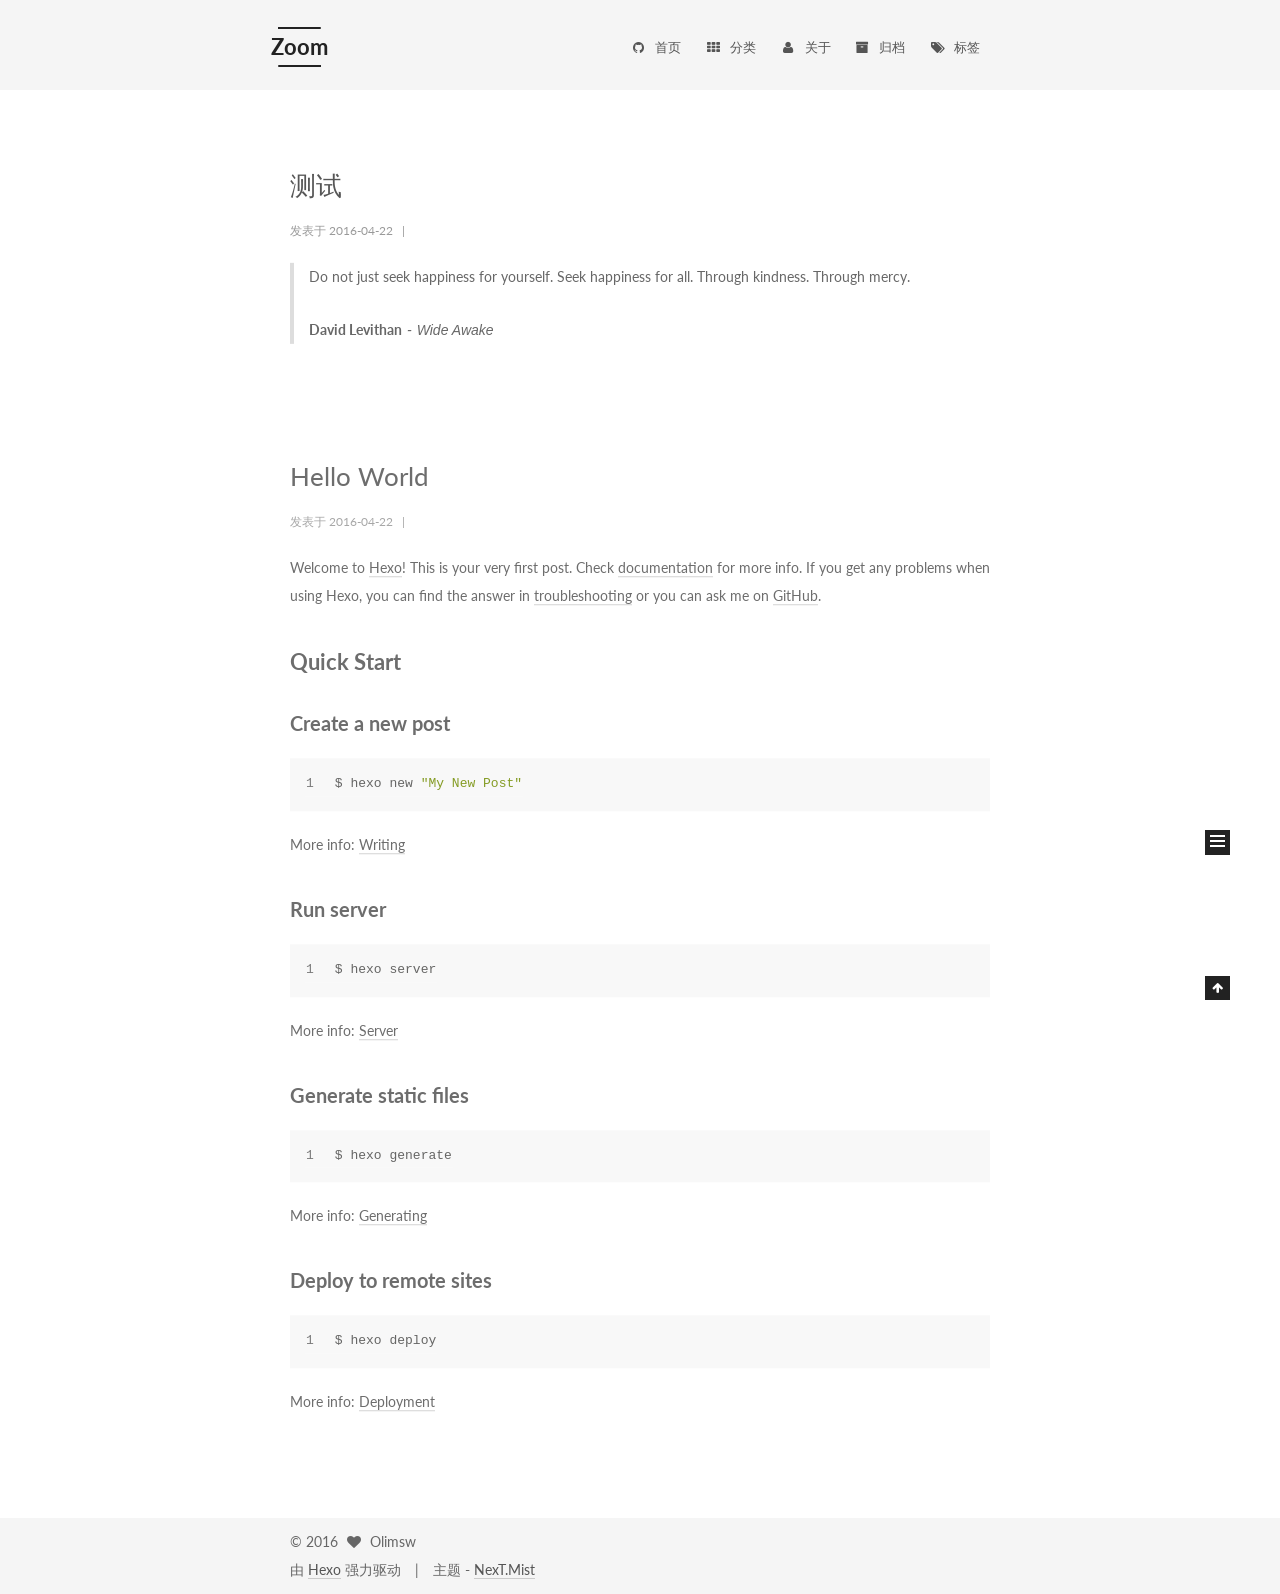
==== commit 68e8ed8e: "Site updated: 2016-04-22 16:47:10" ====
--- a/index.html
+++ b/index.html
@@ -249,6 +249,107 @@
             
               
                 
+                <a class="post-title-link" href="/2016/04/22/测试/" itemprop="url">
+                  测试
+                </a>
+              
+            
+          </h1>
+        
+
+        <div class="post-meta">
+          <span class="post-time">
+            <span class="post-meta-item-icon">
+              <i class="fa fa-calendar-o"></i>
+            </span>
+            <span class="post-meta-item-text">发表于</span>
+            <time itemprop="dateCreated" datetime="2016-04-22T16:17:08+08:00" content="2016-04-22">
+              2016-04-22
+            </time>
+          </span>
+
+          
+
+          
+            
+              <span class="post-comments-count">
+                &nbsp; | &nbsp;
+                <a href="/2016/04/22/测试/#comments" itemprop="discussionUrl">
+                  <span class="post-comments-count ds-thread-count" data-thread-key="2016/04/22/测试/" itemprop="commentsCount"></span>
+                </a>
+              </span>
+            
+          
+
+          
+
+          
+          
+
+          
+        </div>
+      </header>
+    
+
+
+    <div class="post-body" itemprop="articleBody">
+
+      
+      
+
+      
+        
+          
+            <blockquote><p>Do not just seek happiness for yourself. Seek happiness for all. Through kindness. Through mercy.</p>
+<footer><strong>David Levithan</strong><cite>Wide Awake</cite></footer></blockquote>
+          
+        
+      
+    </div>
+    
+    <div>
+      
+    </div>
+
+    <div>
+      
+    </div>
+
+    <footer class="post-footer">
+      
+
+      
+
+      
+      
+        <div class="post-eof"></div>
+      
+    </footer>
+  </article>
+
+
+    
+      
+
+  
+  
+
+  
+  
+  
+
+  <article class="post post-type-normal " itemscope itemtype="http://schema.org/Article">
+
+    
+      <header class="post-header">
+
+        
+        
+          <h1 class="post-title" itemprop="name headline">
+            
+            
+              
+                
                 <a class="post-title-link" href="/2016/04/22/hello-world/" itemprop="url">
                   Hello World
                 </a>
@@ -271,6 +372,13 @@
           
 
           
+            
+              <span class="post-comments-count">
+                &nbsp; | &nbsp;
+                <a href="/2016/04/22/hello-world/#comments" itemprop="discussionUrl">
+                  <span class="post-comments-count ds-thread-count" data-thread-key="2016/04/22/hello-world/" itemprop="commentsCount"></span>
+                </a>
+              </span>
             
           
 
@@ -371,7 +479,7 @@
         <nav class="site-state motion-element">
           <div class="site-state-item site-state-posts">
             <a href="/archives">
-              <span class="site-state-item-count">1</span>
+              <span class="site-state-item-count">2</span>
               <span class="site-state-item-name">日志</span>
             </a>
           </div>
@@ -502,9 +610,28 @@
 
   
 
-
-
-  
+  
+    
+  
+
+  <script type="text/javascript">
+    var duoshuoQuery = {short_name:"olimsw"};
+    (function() {
+      var ds = document.createElement('script');
+      ds.type = 'text/javascript';ds.async = true;
+      ds.id = 'duoshuo-script';
+      ds.src = (document.location.protocol == 'https:' ? 'https:' : 'http:') + '//static.duoshuo.com/embed.js';
+      ds.charset = 'UTF-8';
+      (document.getElementsByTagName('head')[0]
+      || document.getElementsByTagName('body')[0]).appendChild(ds);
+    })();
+  </script>
+
+  
+    
+  
+
+
 
 
 
--- a/css/main.css
+++ b/css/main.css
@@ -1534,7 +1534,7 @@
   width: 4px;
   height: 4px;
   border-radius: 50%;
-  background: #ff09af;
+  background: #40ff33;
 }
 .links-of-blogroll {
   font-size: 13px;
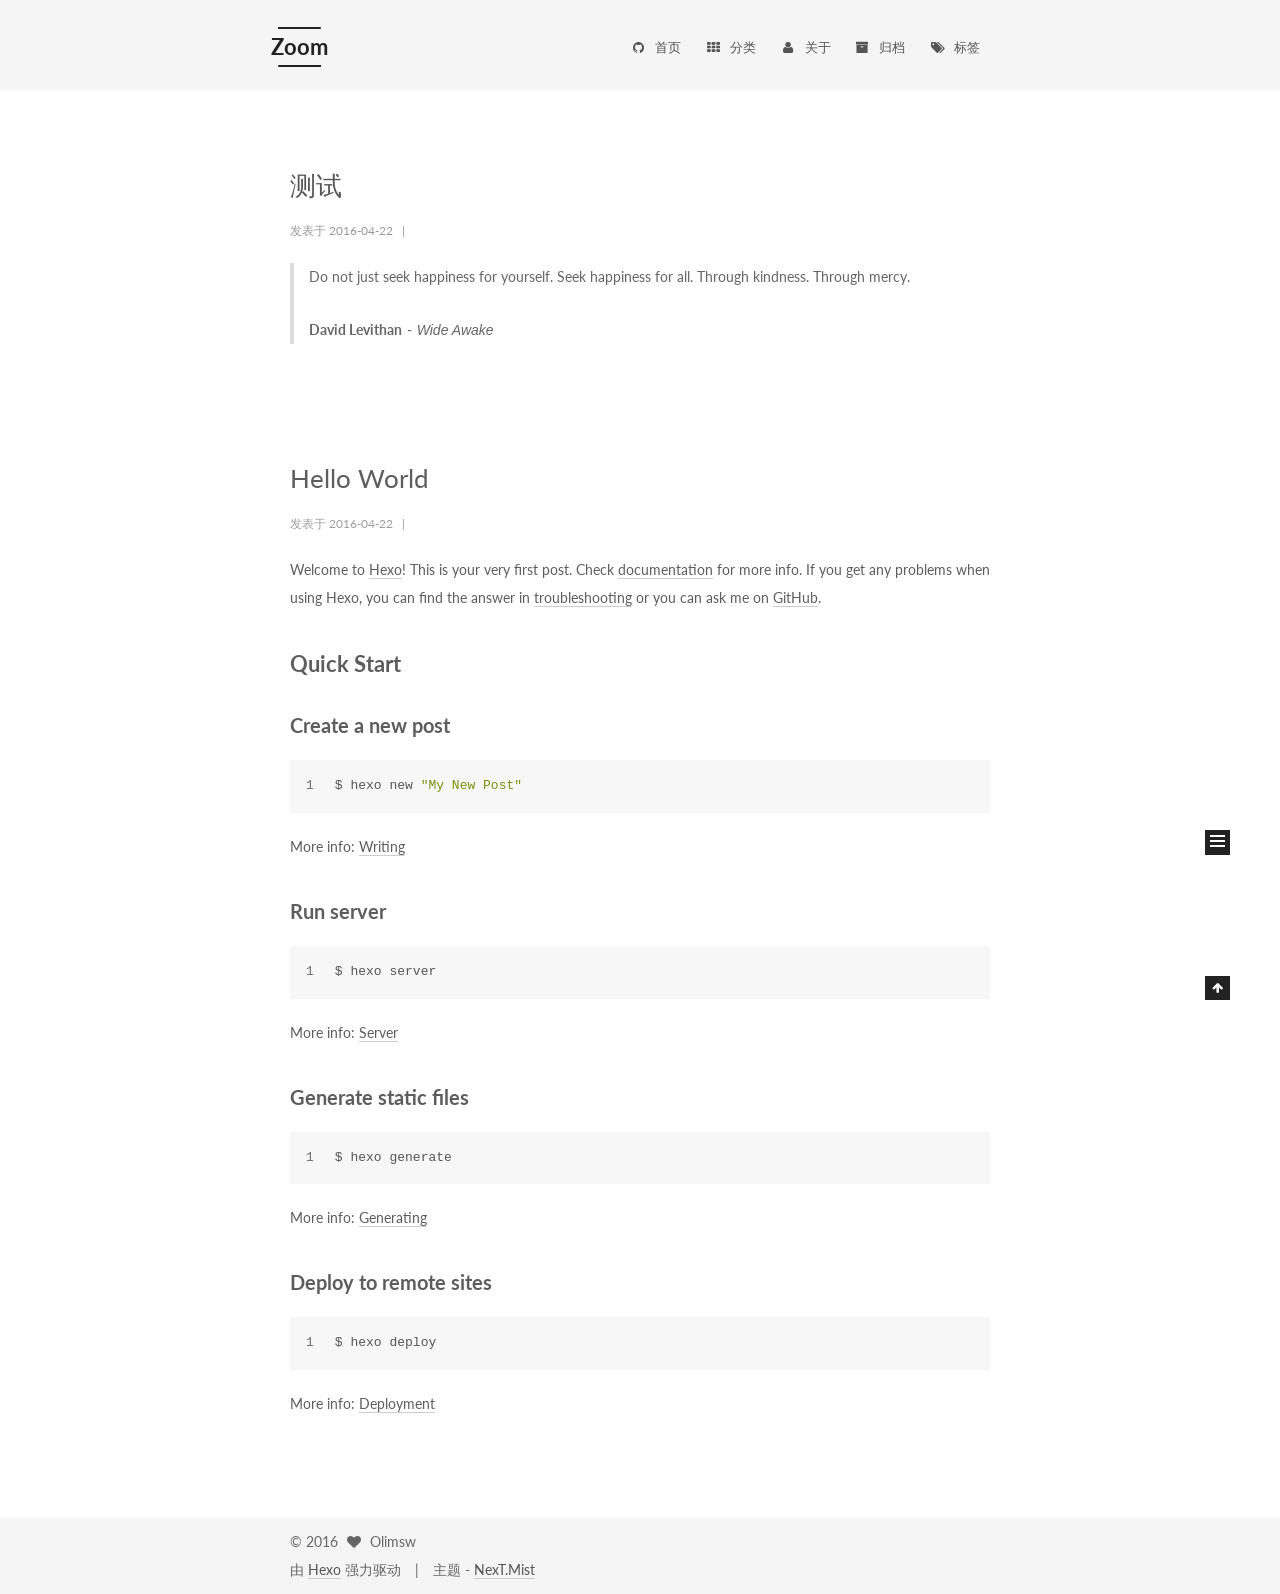
==== commit 756af9e4: "Site updated: 2016-04-22 17:04:37" ====
--- a/index.html
+++ b/index.html
@@ -116,6 +116,15 @@
 
 
 
+
+  <script type="text/javascript">
+    (function() {
+      var hm = document.createElement("script");
+      hm.src = "//tajs.qq.com/stats?sId=55724848";
+      var s = document.getElementsByTagName("script")[0];
+      s.parentNode.insertBefore(hm, s);
+    })();
+  </script>
 
 
 
--- a/css/main.css
+++ b/css/main.css
@@ -1534,7 +1534,7 @@
   width: 4px;
   height: 4px;
   border-radius: 50%;
-  background: #40ff33;
+  background: #bf29ff;
 }
 .links-of-blogroll {
   font-size: 13px;
